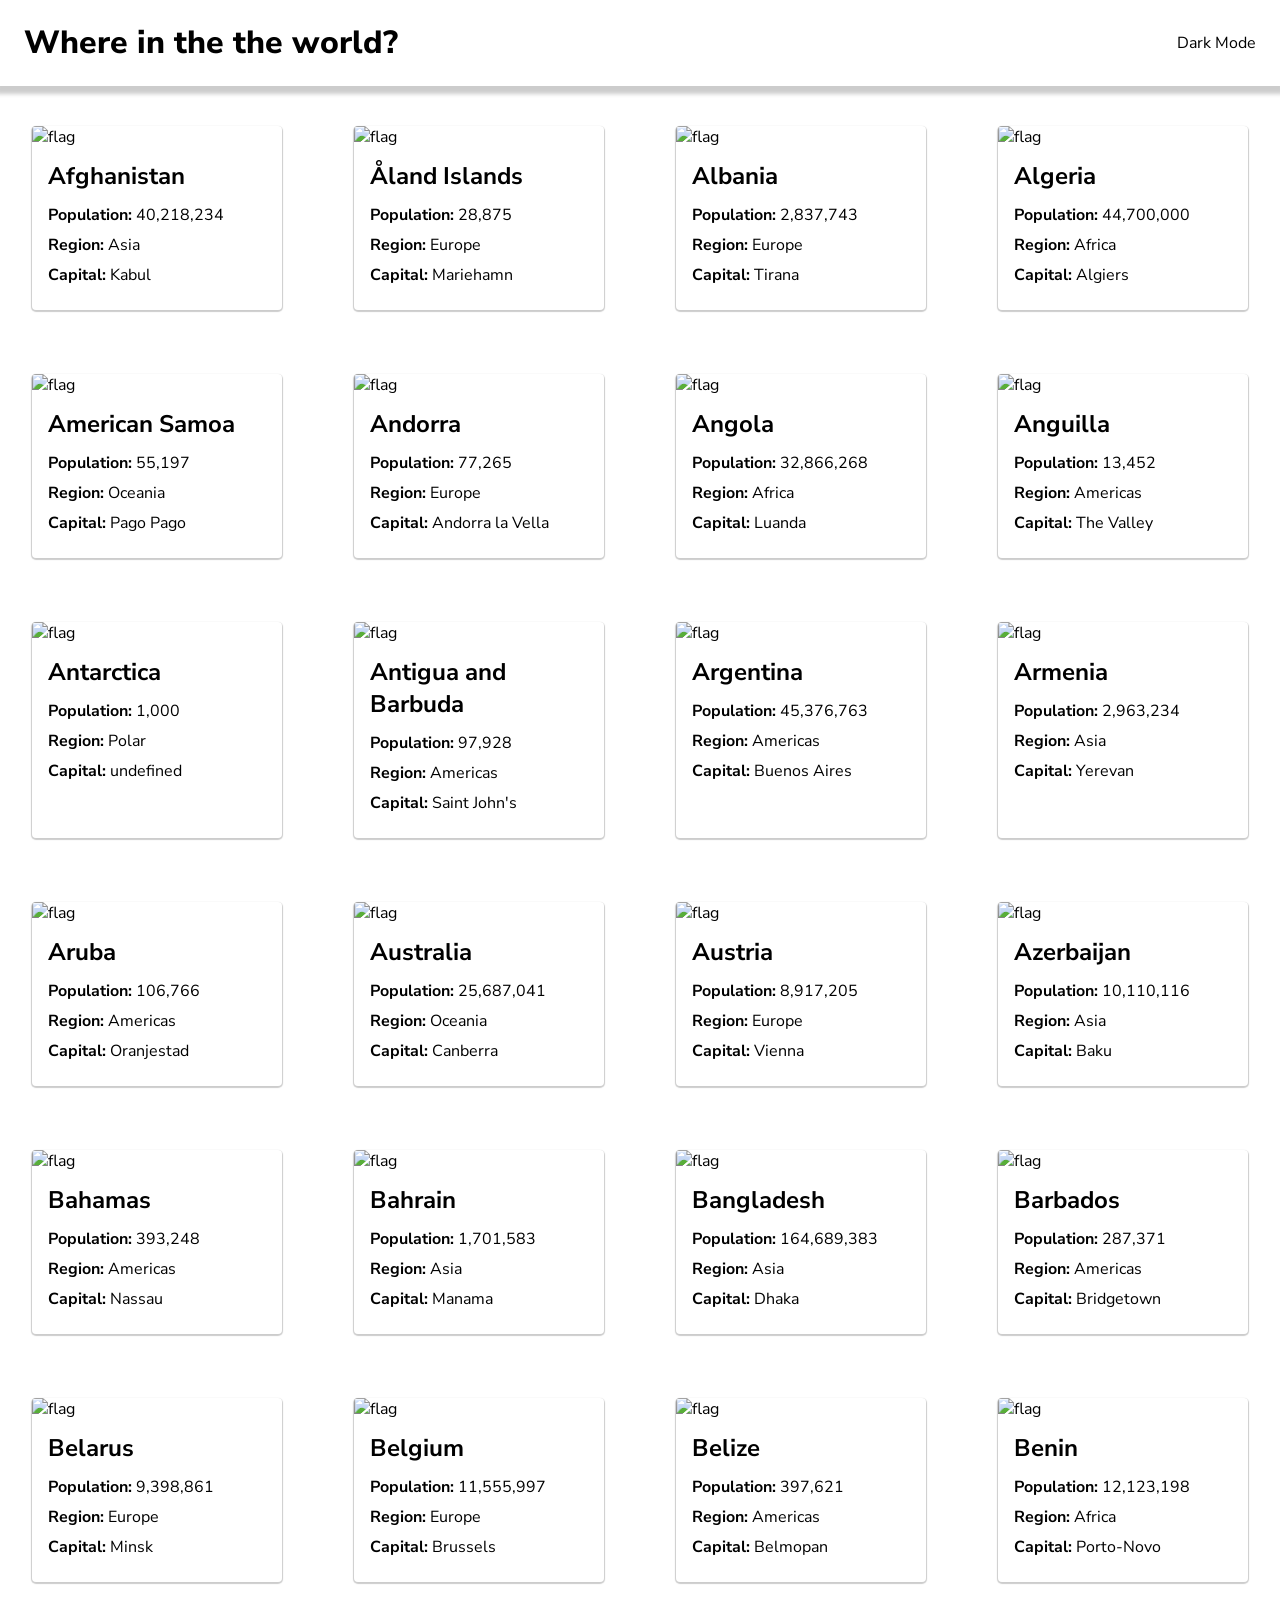
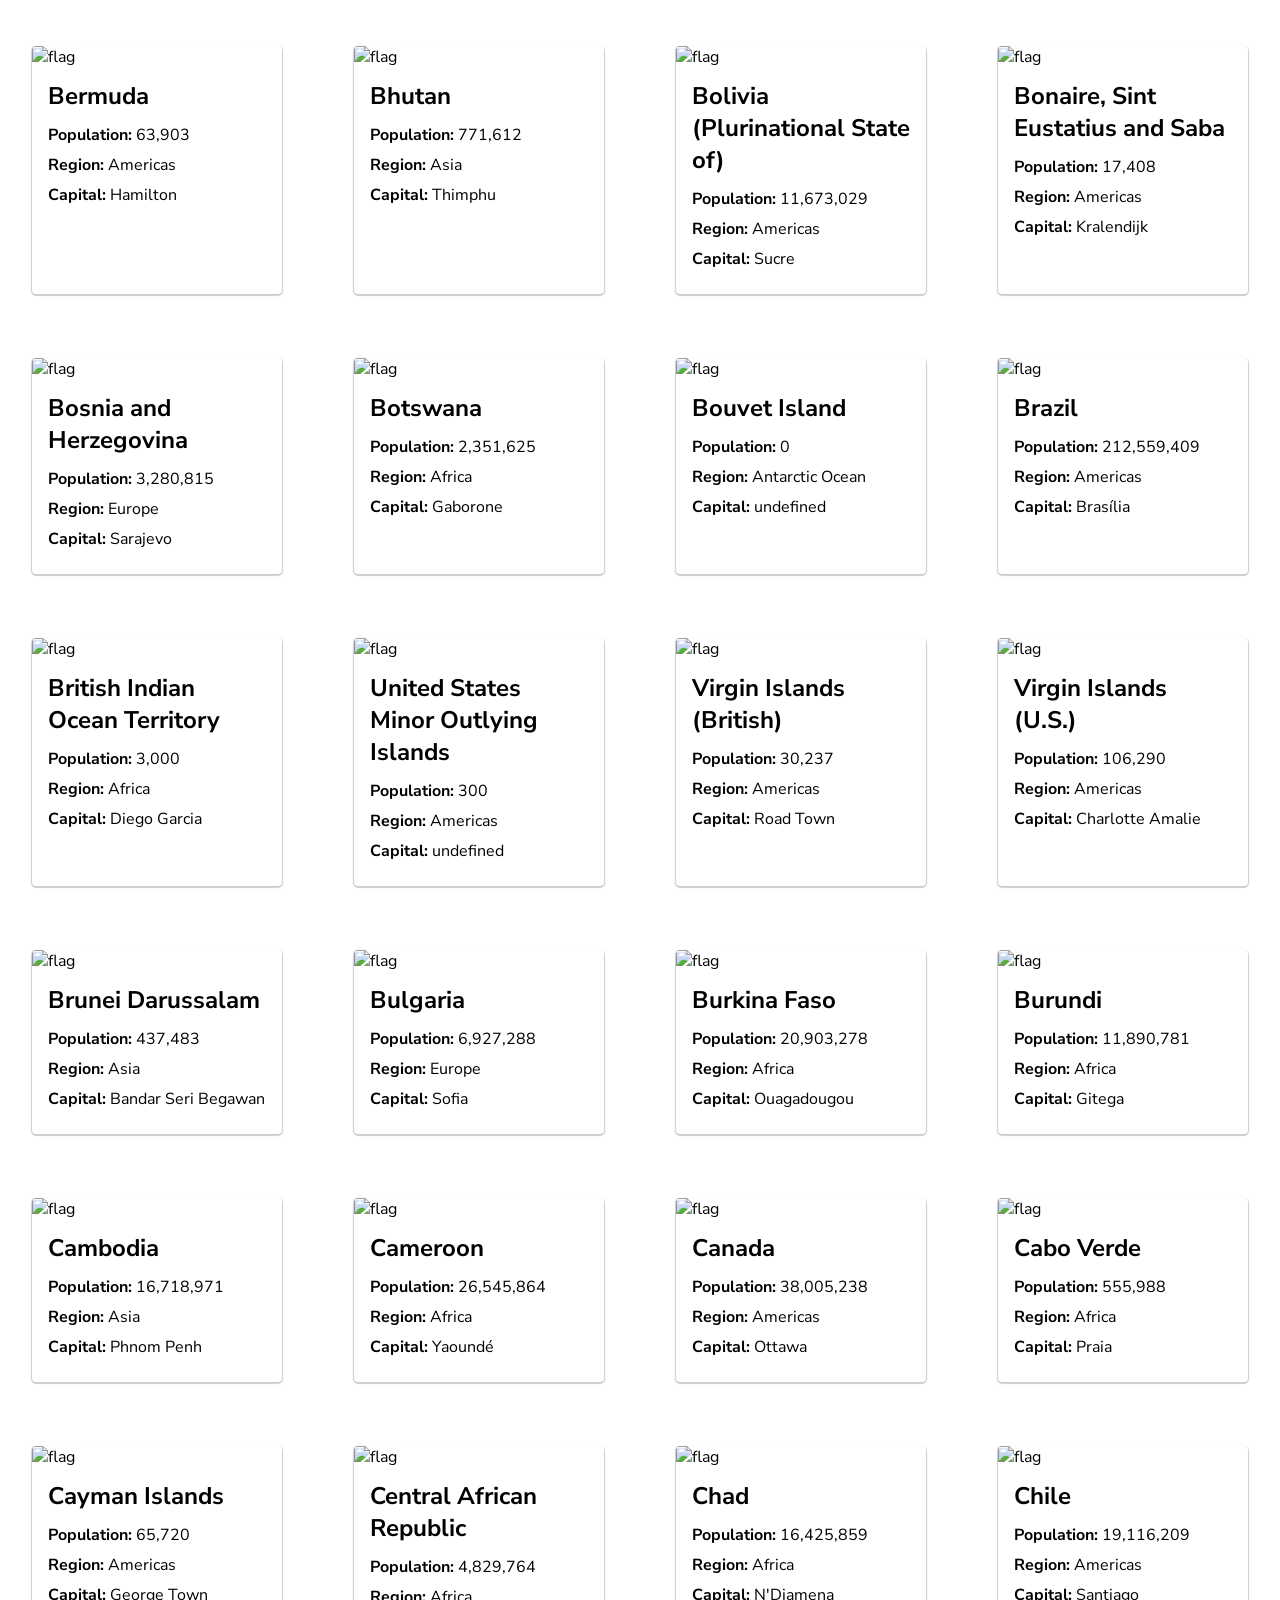
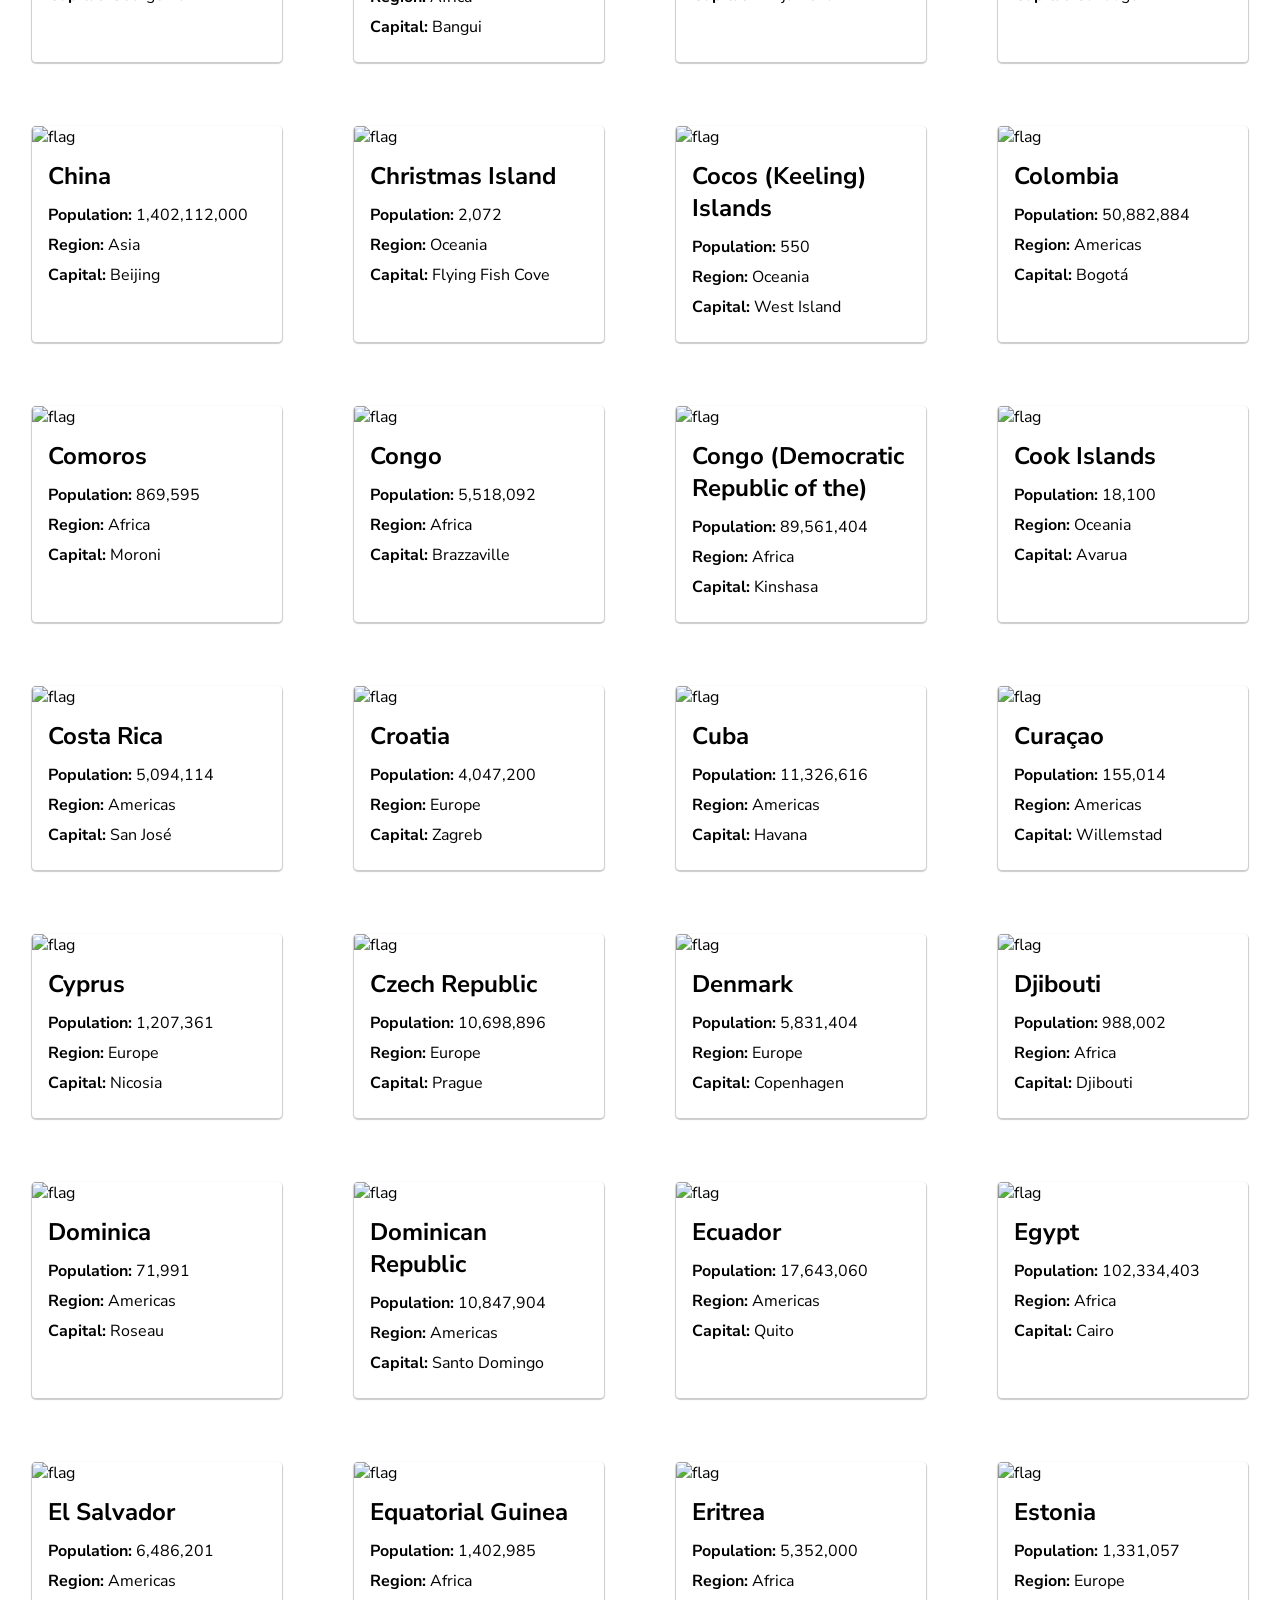
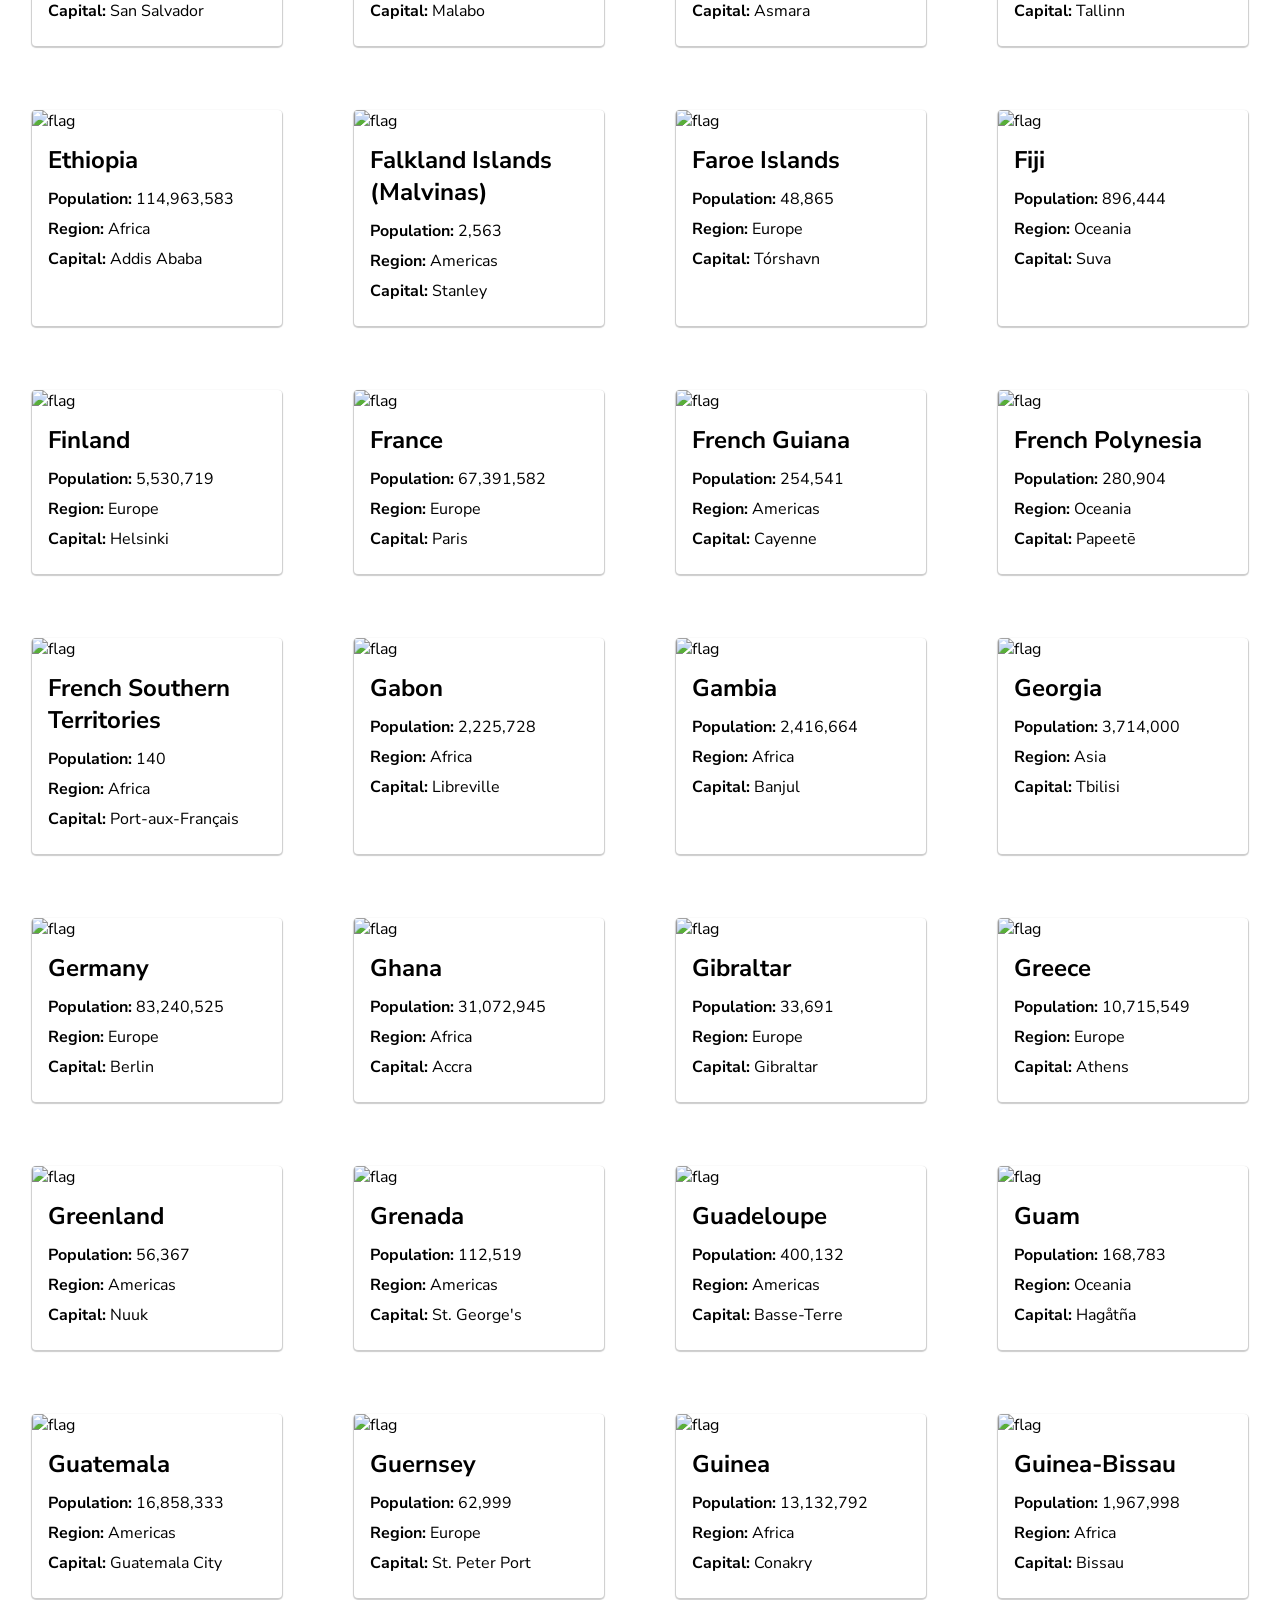
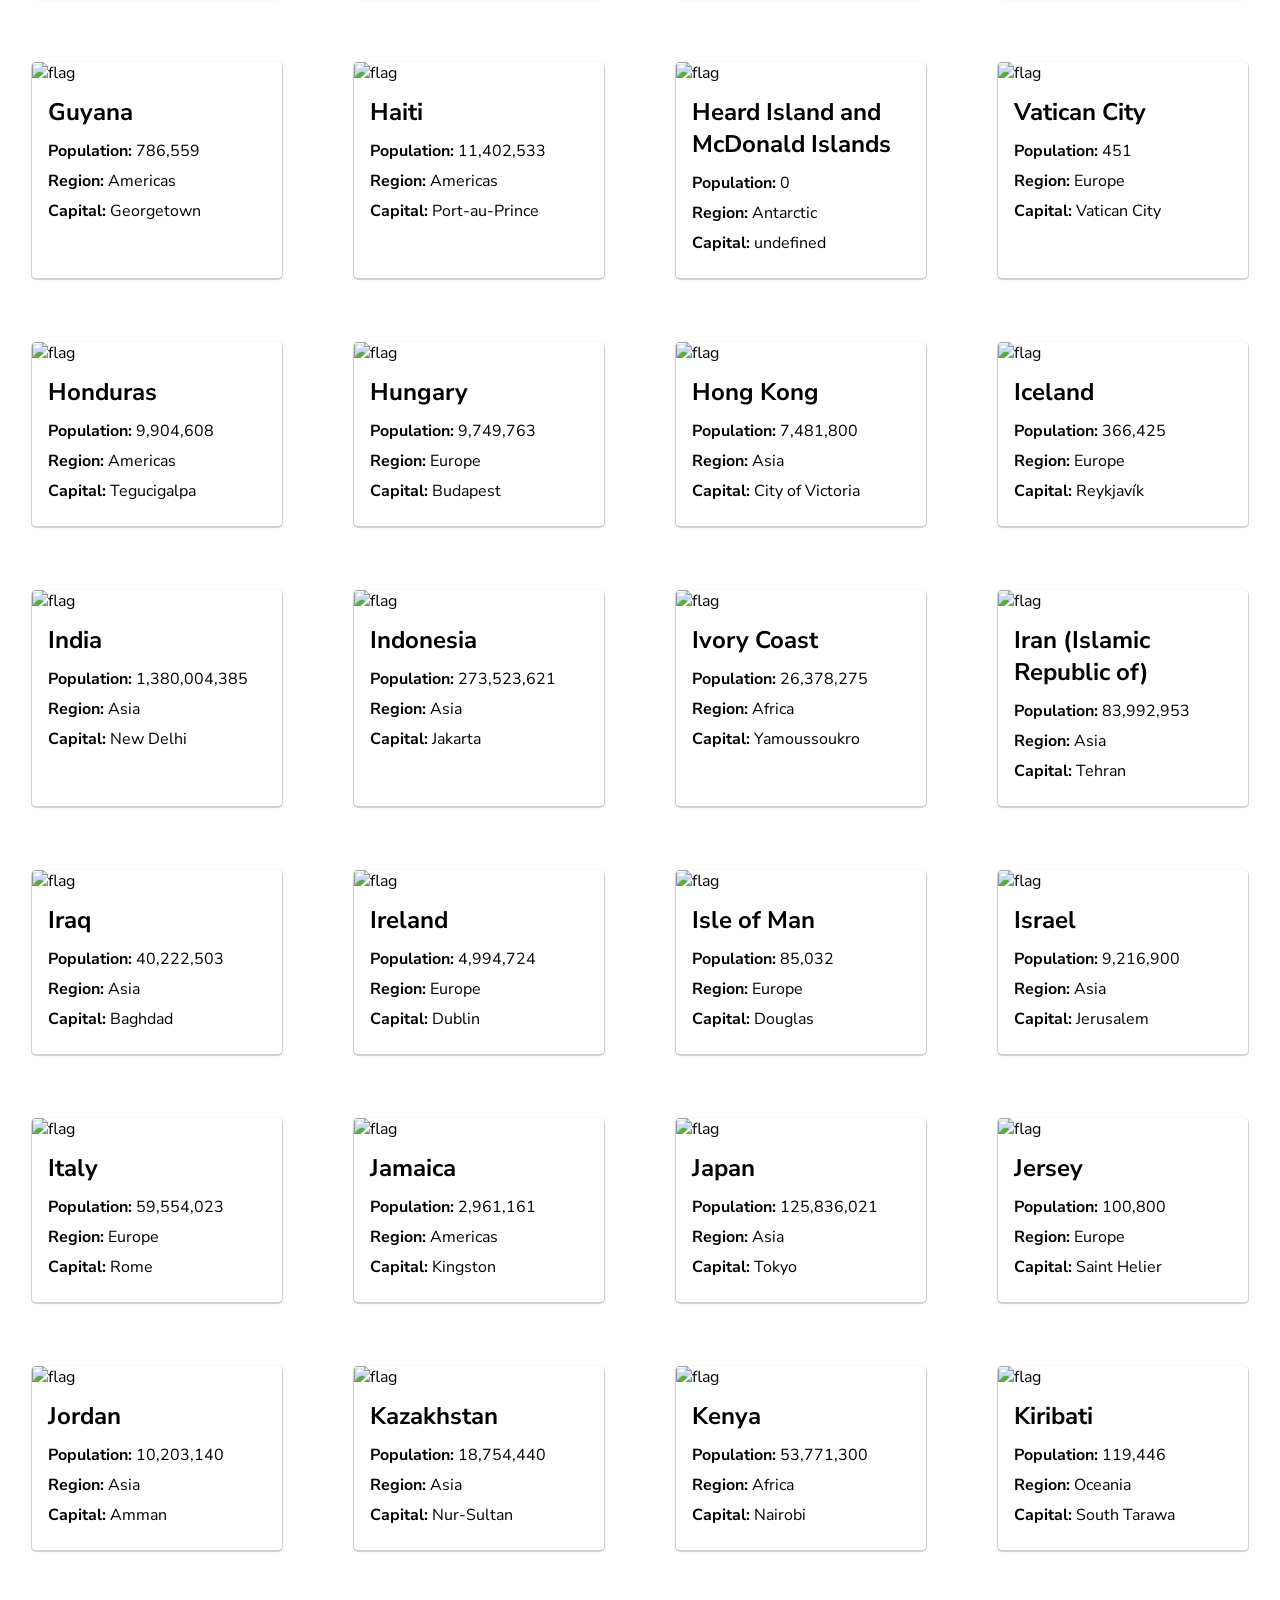
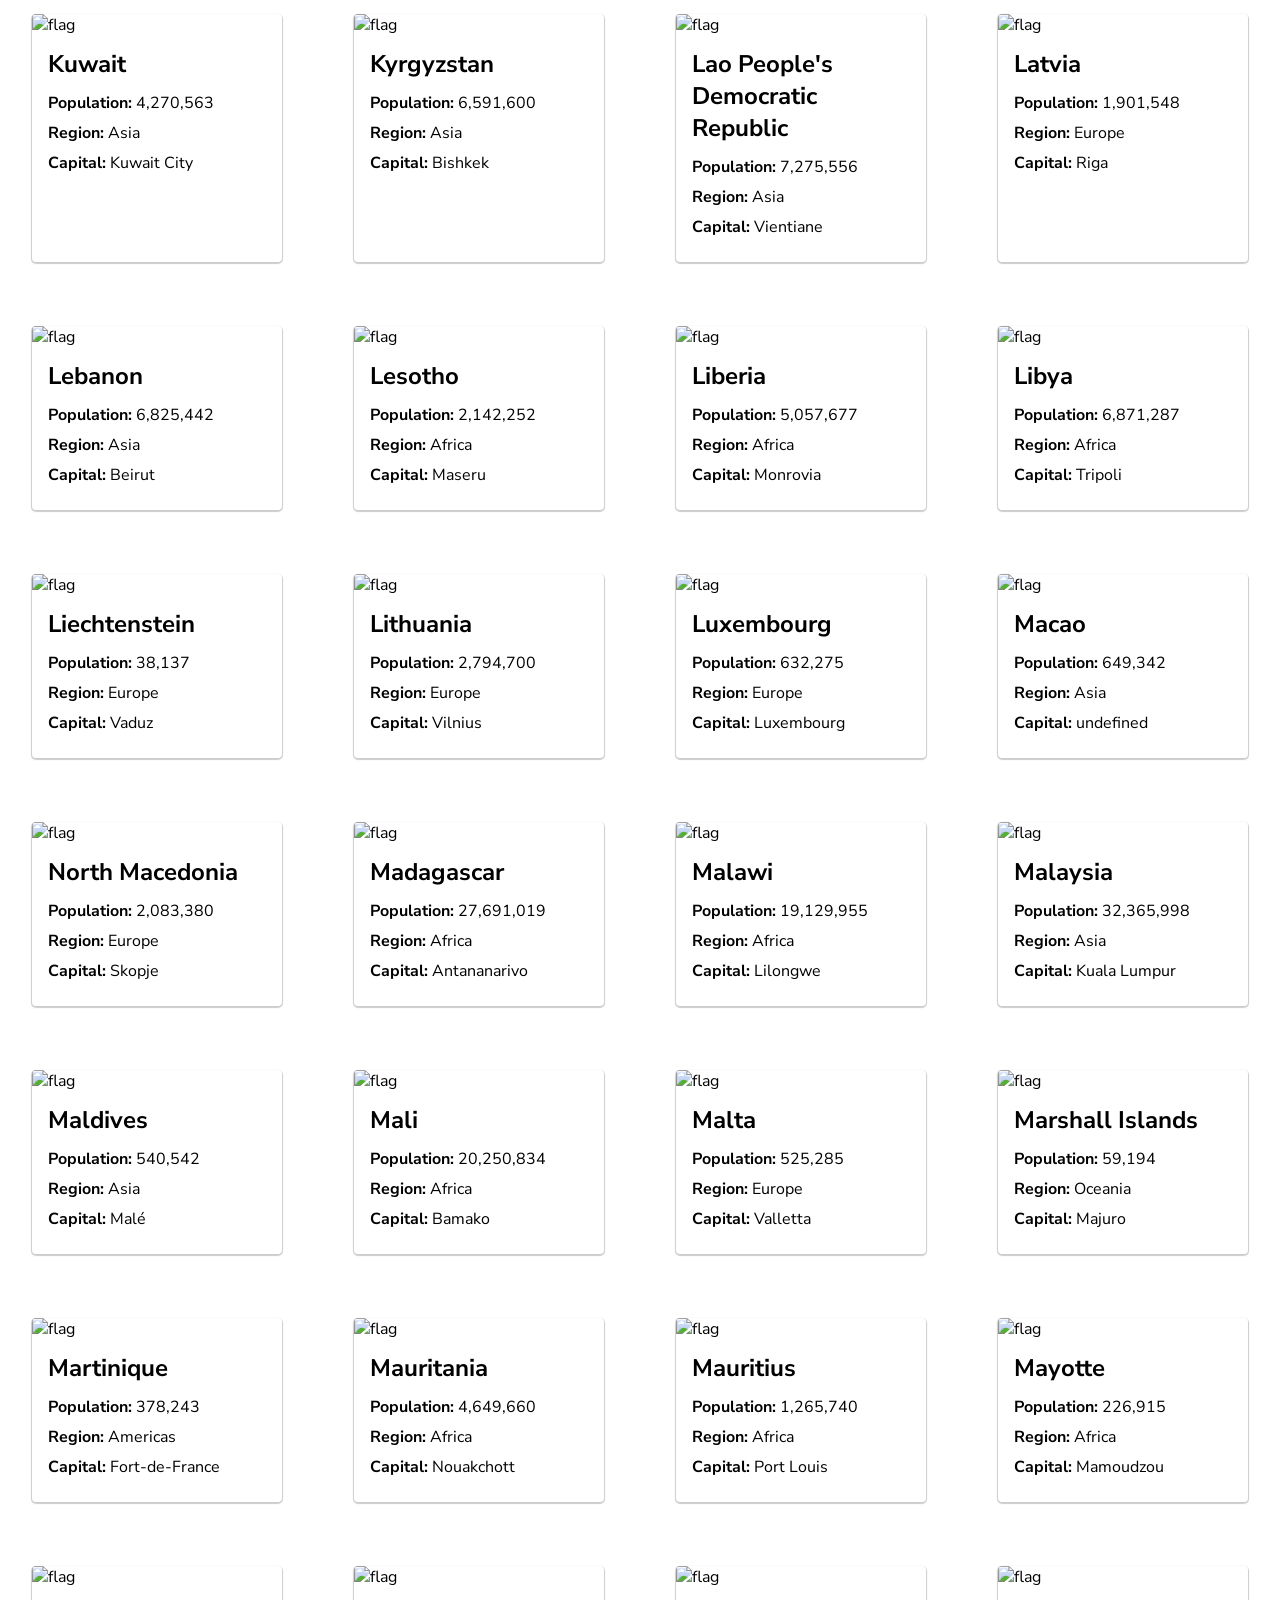
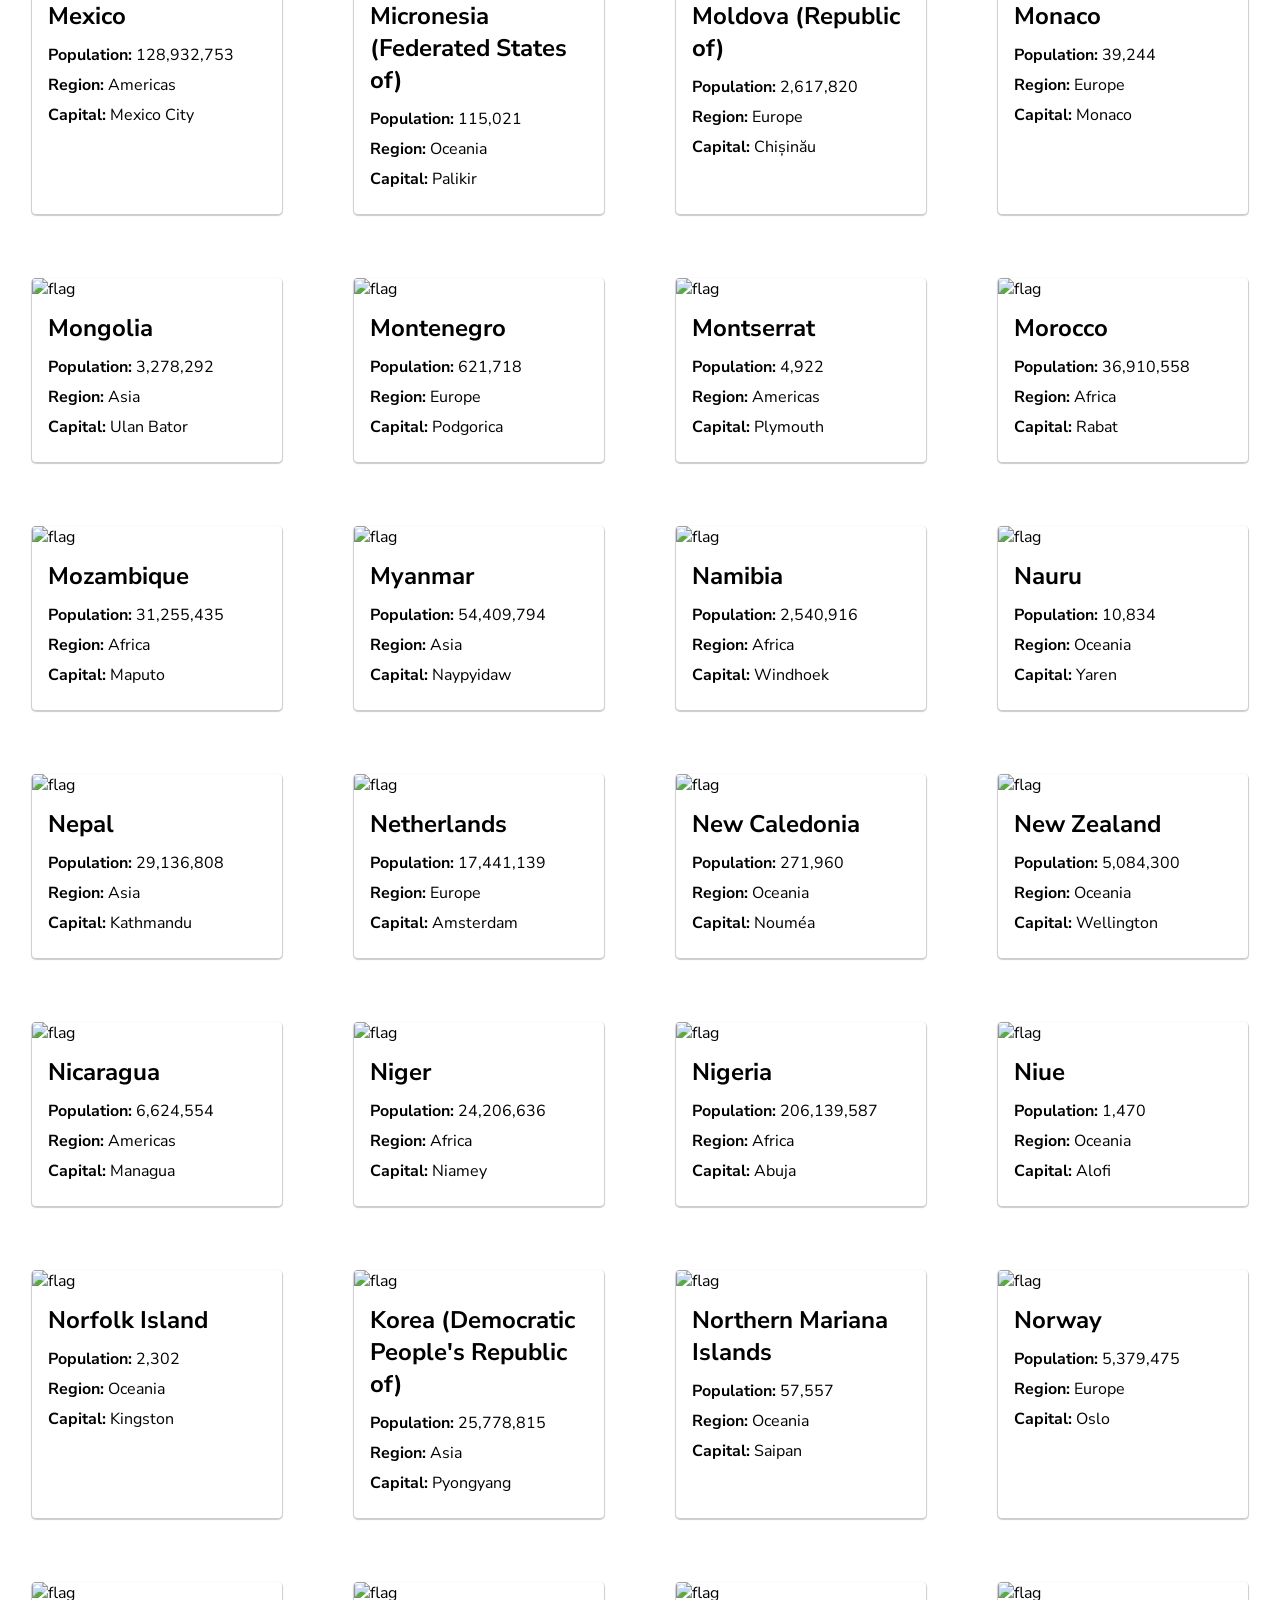
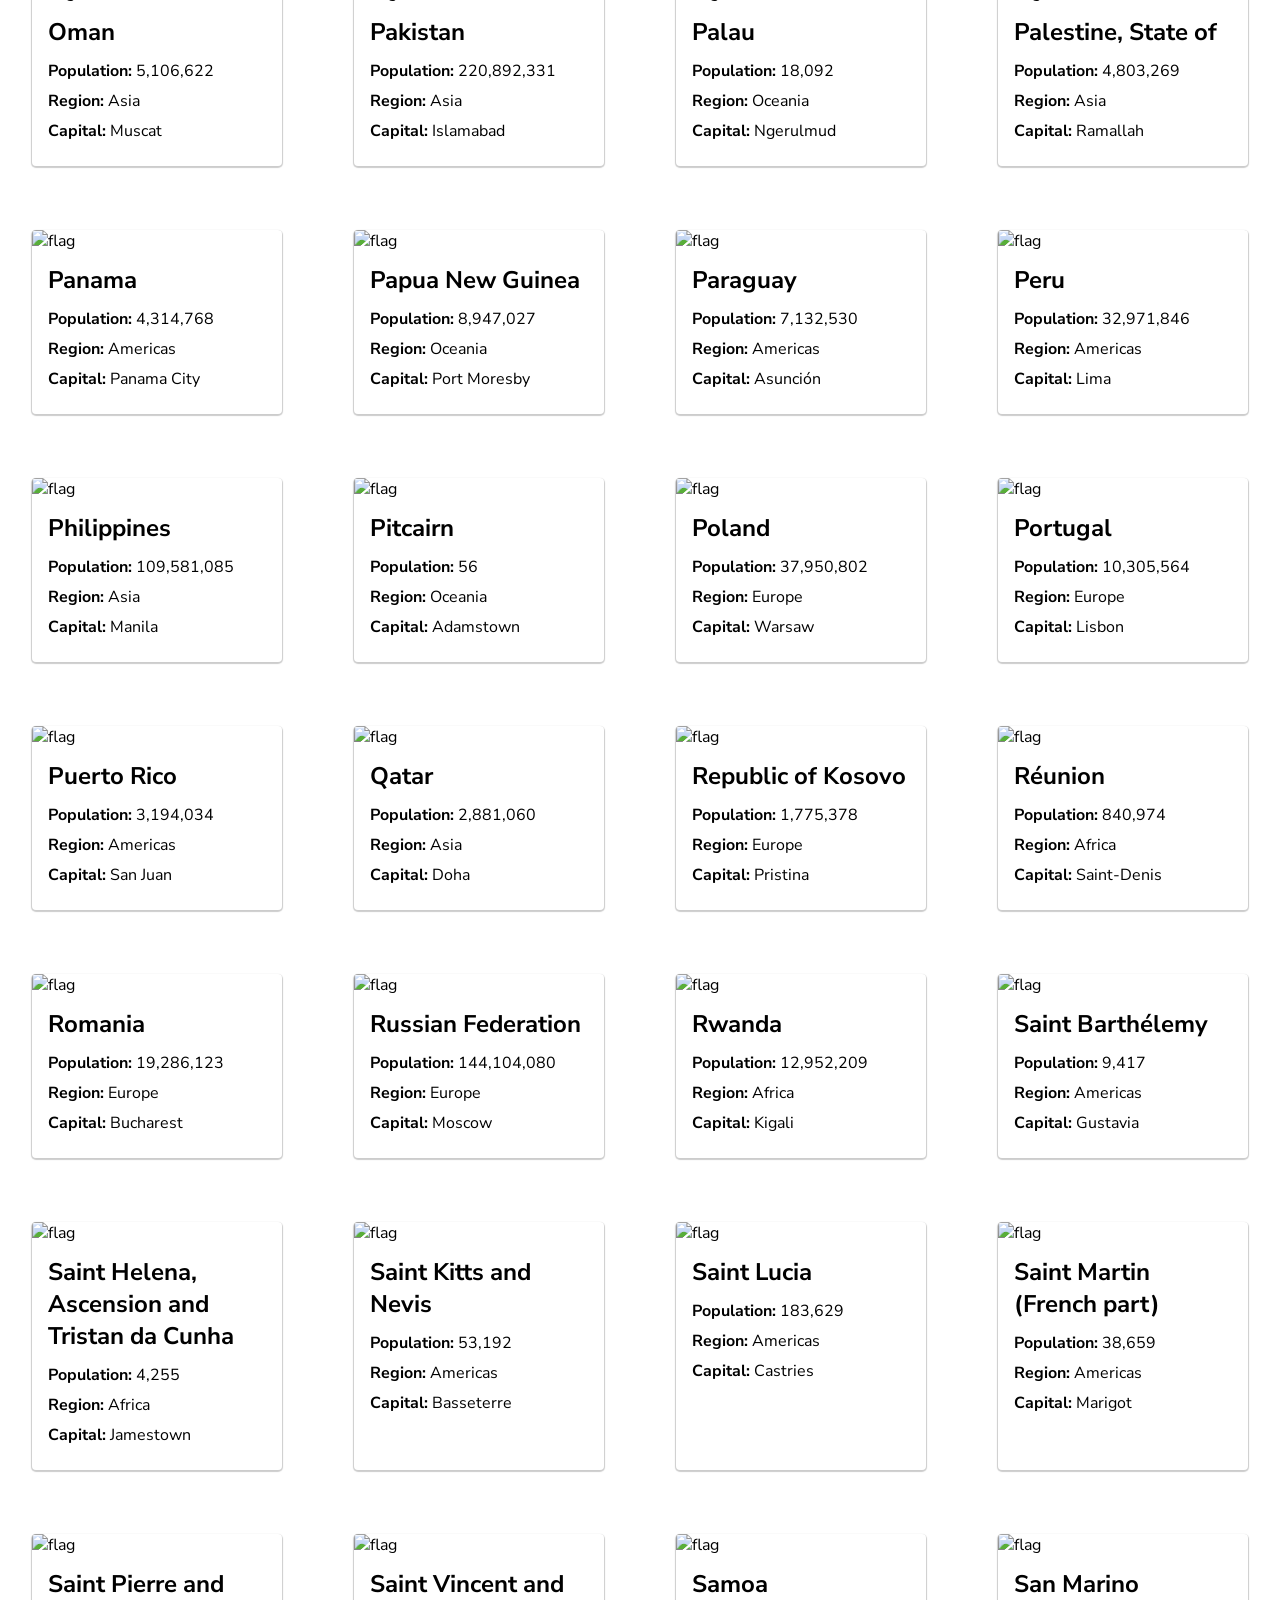
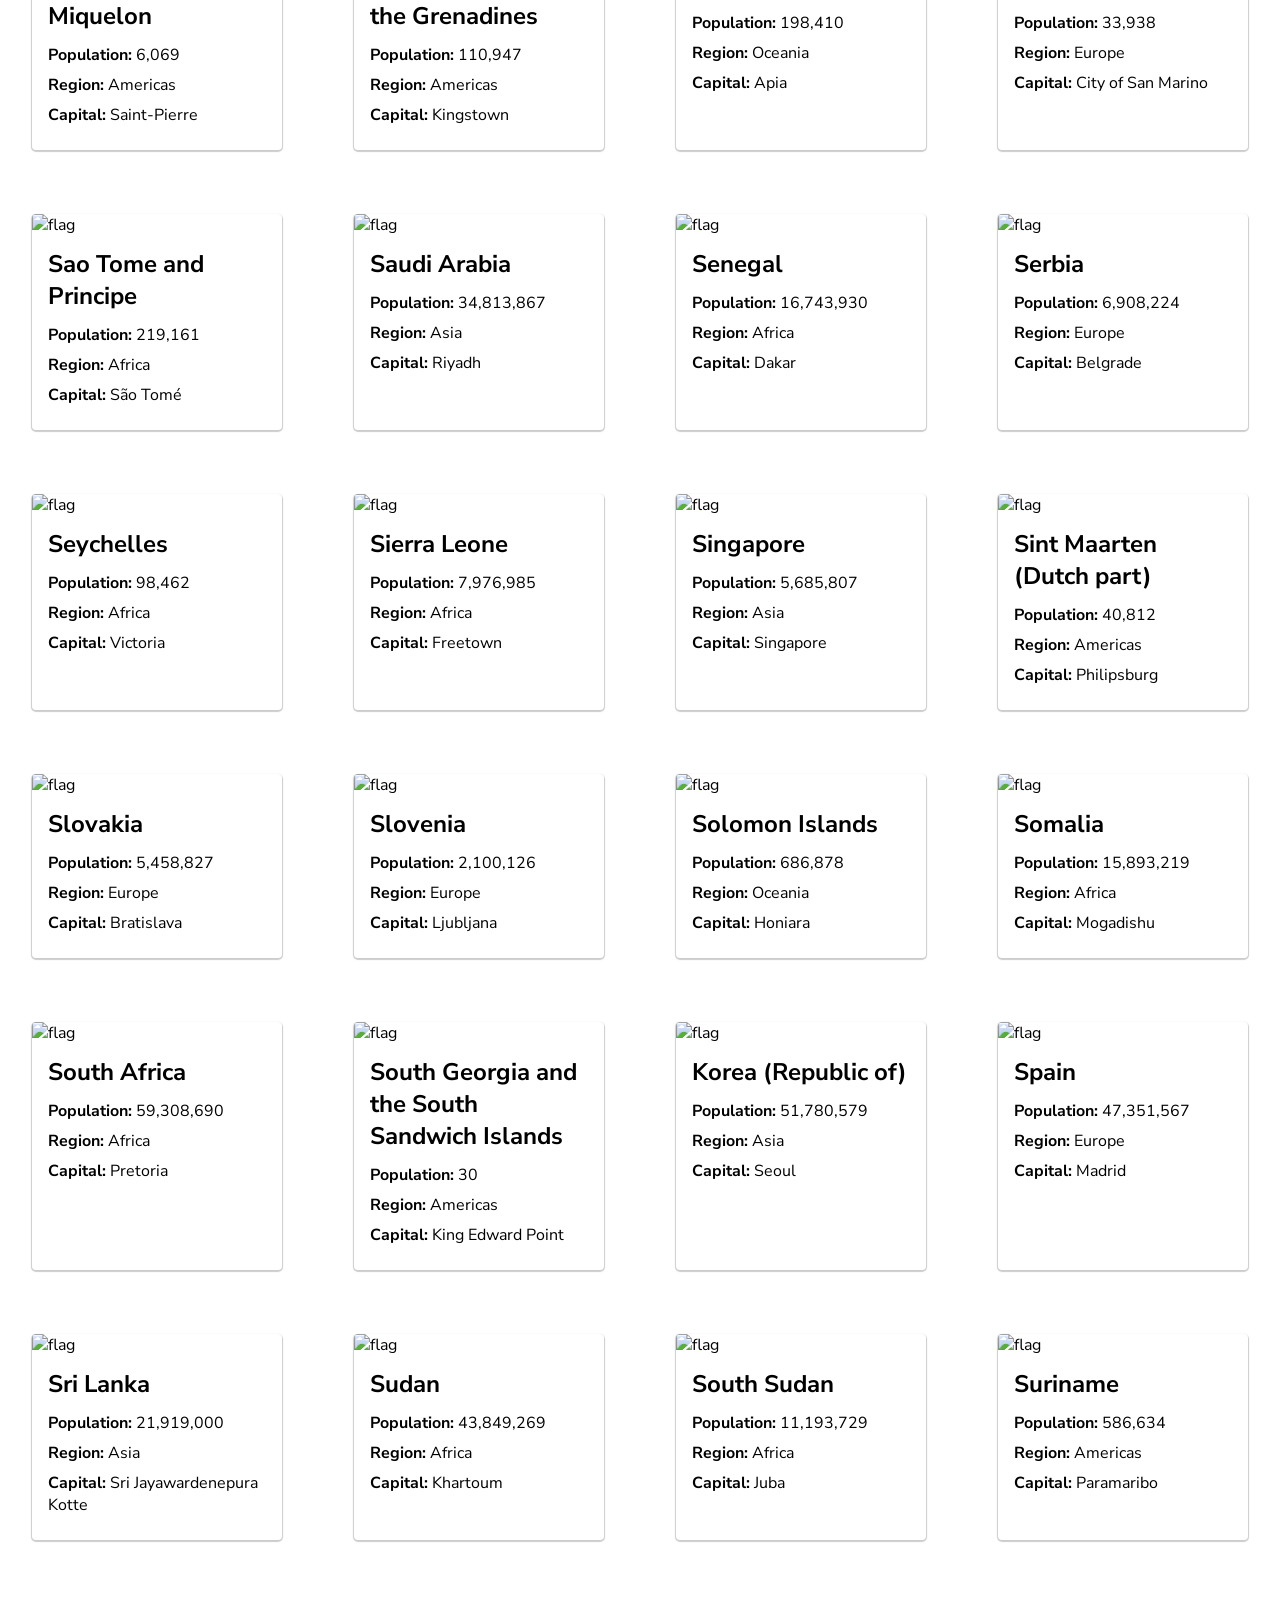
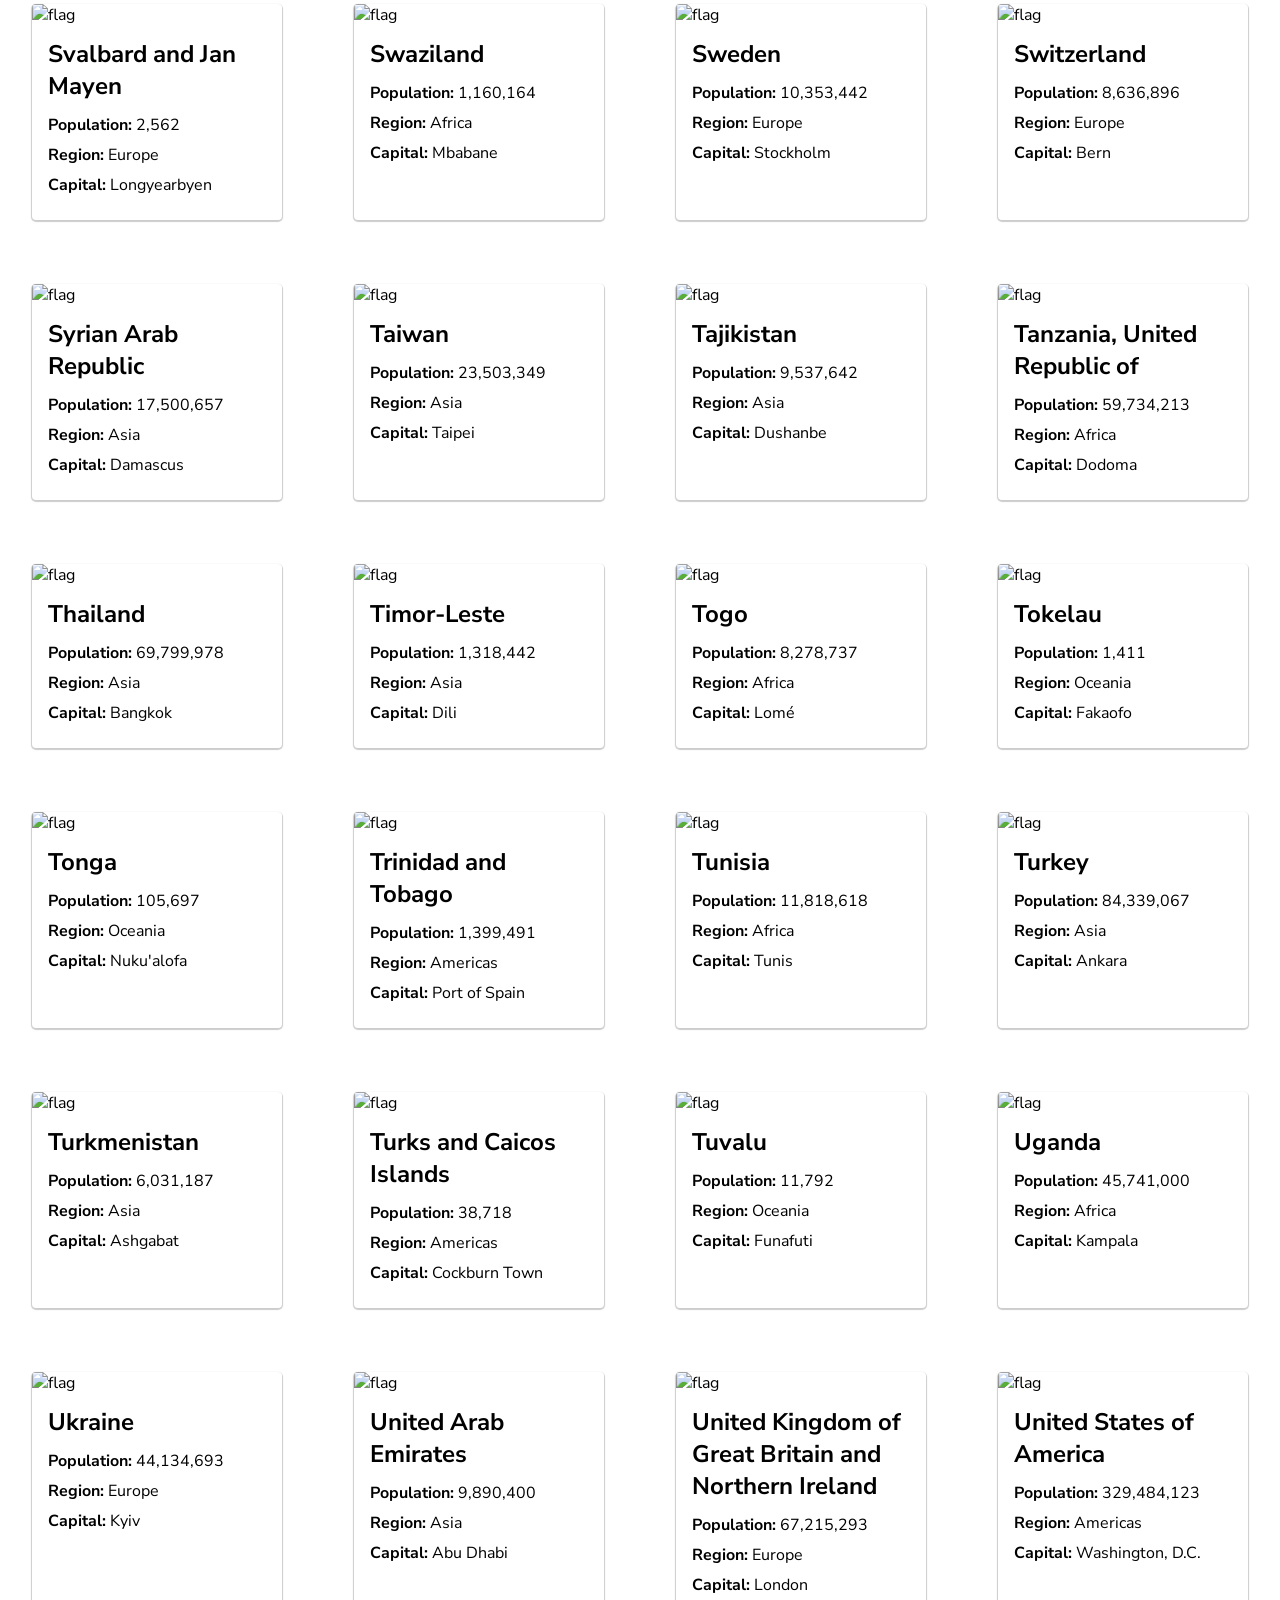
==== text/index.html @ 464316d5 "created folders for my current and new js, css, and html files" ====
<!DOCTYPE html>
<html lang="en">
<head>
    <meta charset="UTF-8">
    <meta name="viewport" content="width=device-width, initial-scale=1.0">
    <link href="https://fonts.googleapis.com/css?family=Nunito+Sans:300,regular,500,600,700,800" rel="stylesheet" />
    <title>REST Countries</title>
    <link rel="stylesheet" href="https://cdnjs.cloudflare.com/ajax/libs/font-awesome/7.0.1/css/all.min.css" integrity="sha512-2SwdPD6INVrV/lHTZbO2nodKhrnDdJK9/kg2XD1r9uGqPo1cUbujc+IYdlYdEErWNu69gVcYgdxlmVmzTWnetw==" crossorigin="anonymous" referrerpolicy="no-referrer" />
    <link rel="stylesheet" href="/styling/style.css">
    <link href="https://fonts.googleapis.com/css?family=Nabla:regular" rel="stylesheet" />
    <script src="/src/script.js" defer></script>
</head>
<body>
    <header class="header">
        <h1 class="title">Where in the the world?</h1>
        <p><i class="fa-regular fa-moon"></i> Dark Mode</p>
    </header>
    <main>
        <div class="container">
            
        </div>
    </main>  
</body>
</html>
---- styling/style.css ----
* {
    box-sizing: border-box;
}

body {
    margin: 0;
    font-family: "Nunito Sans";
}

main {
    padding: 24px;
}

a {
    text-decoration-line: none;
    color: inherit;
}

.title {
    font-weight: 800;
}

.header {
    display: flex;
    align-items: center;
    justify-content: space-between;
    width: 100vw;
    padding-inline: 24px;
    margin-inline: auto;
    box-shadow: 0 4px 4px 4px rgba(0, 0, 0, 0.2);
}

.container {

    width: 95vw;
    margin-inline: auto;
    margin-top: 16px;
    display: flex;
    gap: 64px;
    flex-wrap: wrap;
    justify-content: space-between;
}

.countryCard {
    display: inline-block;
    width: 250px;
    border-radius: 4px;
    padding-bottom: 16px;
    box-shadow: 0 1px 1px 1px rgba(0, 0, 0, 0.2);
    overflow: hidden;
    transition: transform 0.2s ease-in-out;
}

.card-title {
    font-size: 24px;
    margin-block: 12px;
}

.card-text {
    padding-inline: 16px;
}

.card-text p {
    margin-block: 8px;
}

.countryCard:hover {
    transform: scale(1.05)
}

.countryCard img {
    width: 100%;
}

#trial {
    font-family: "Nabla";
}
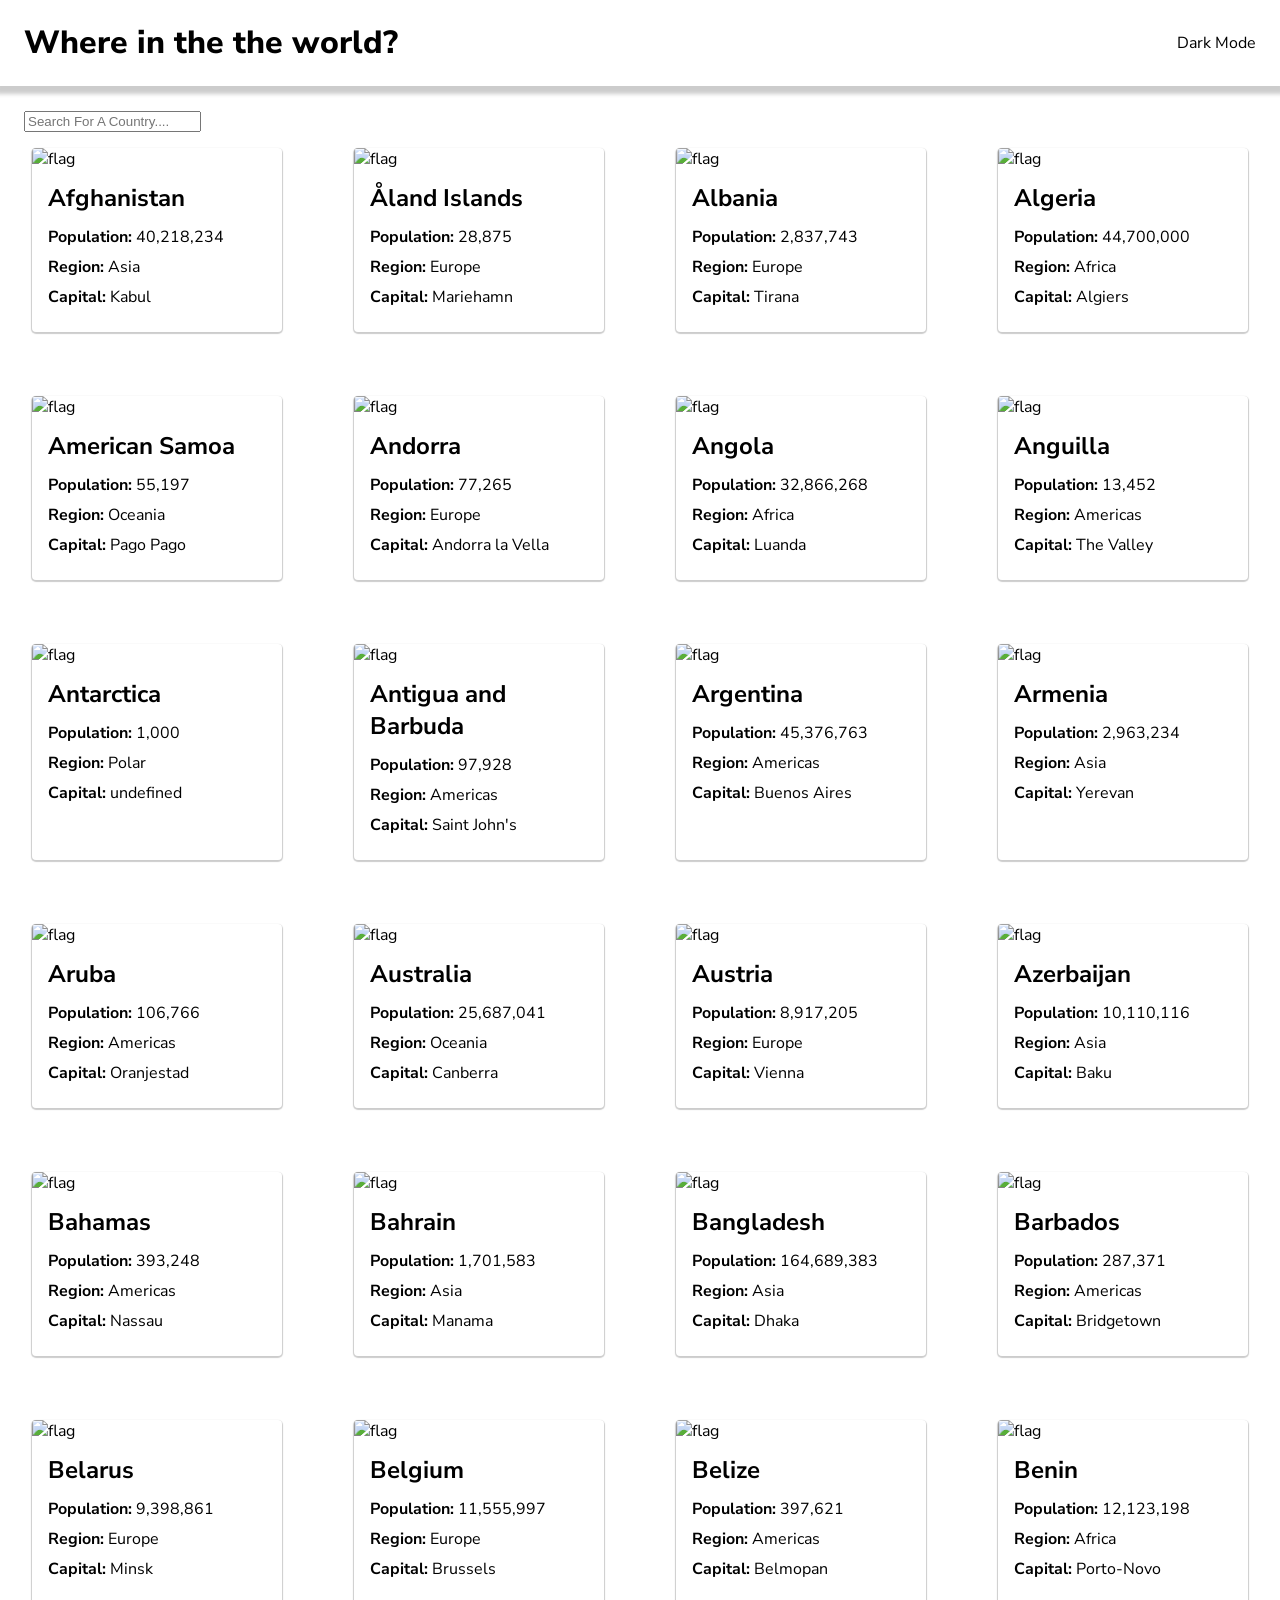
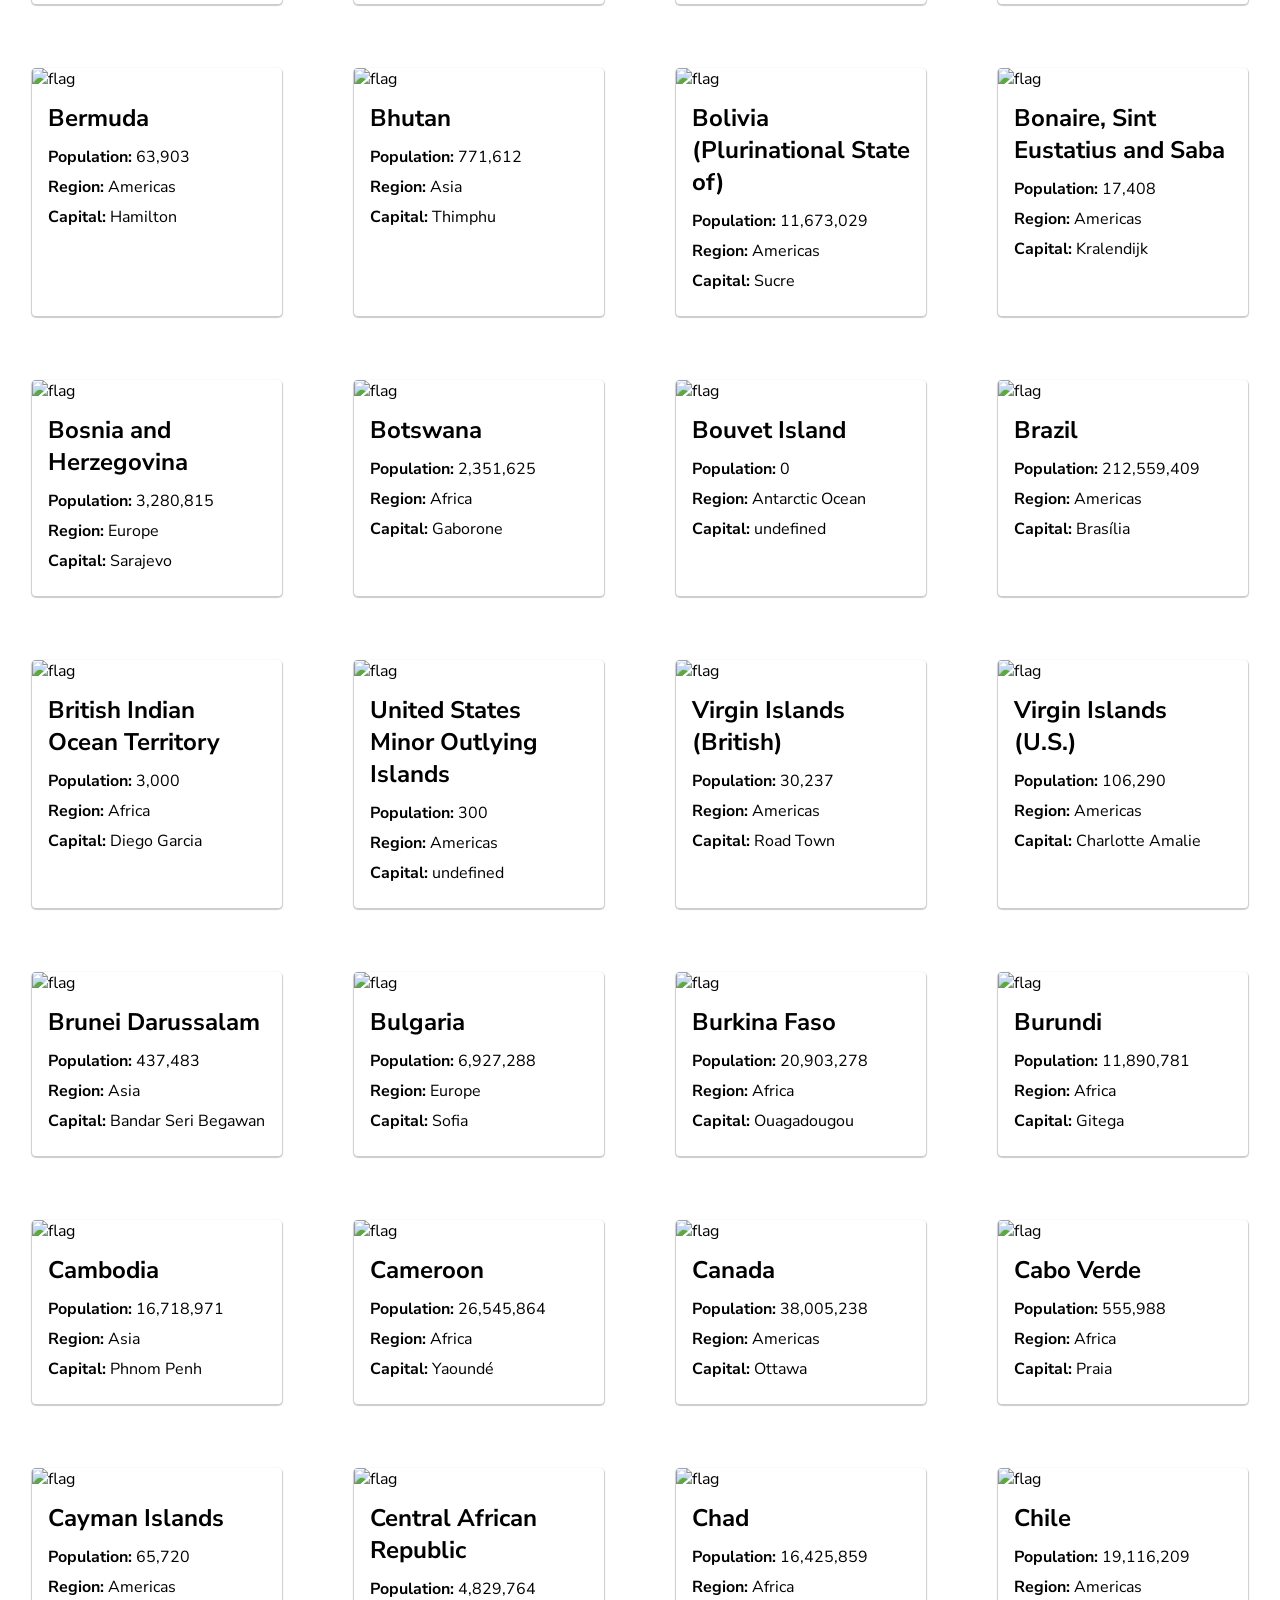
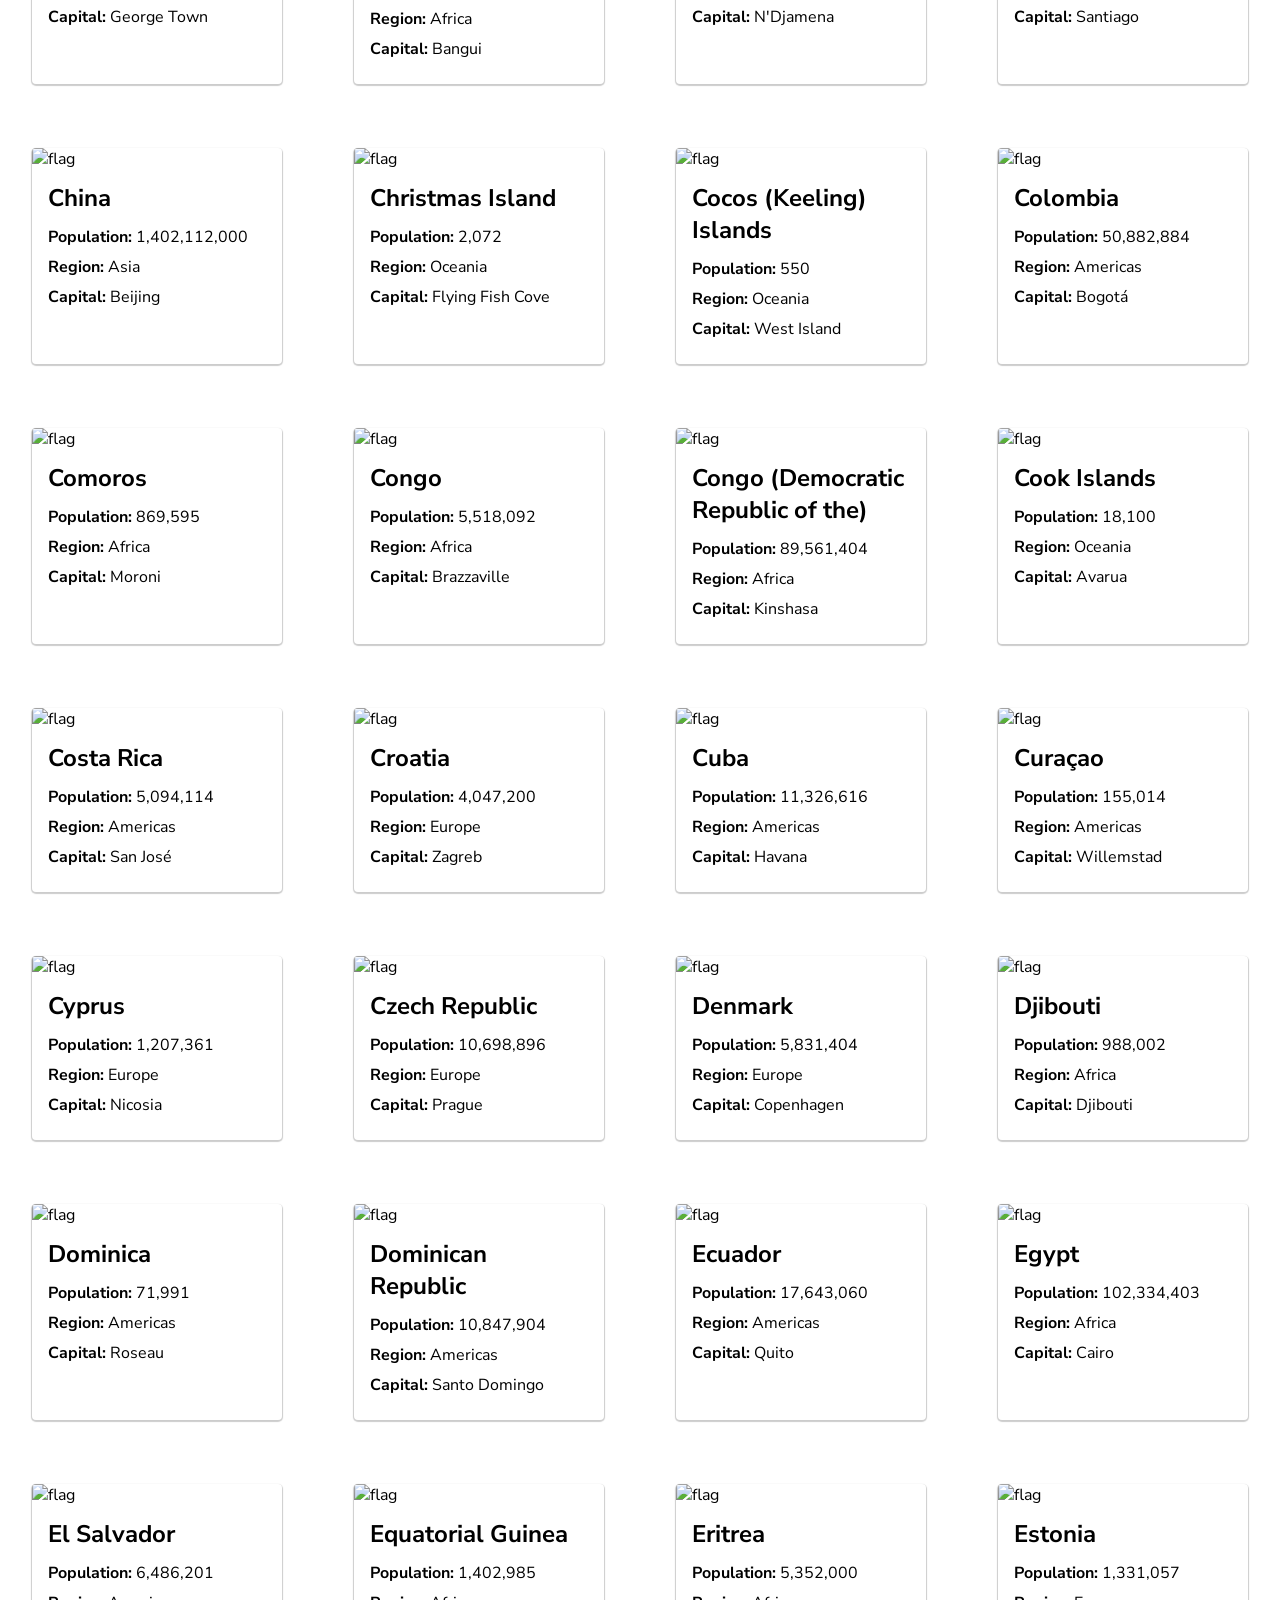
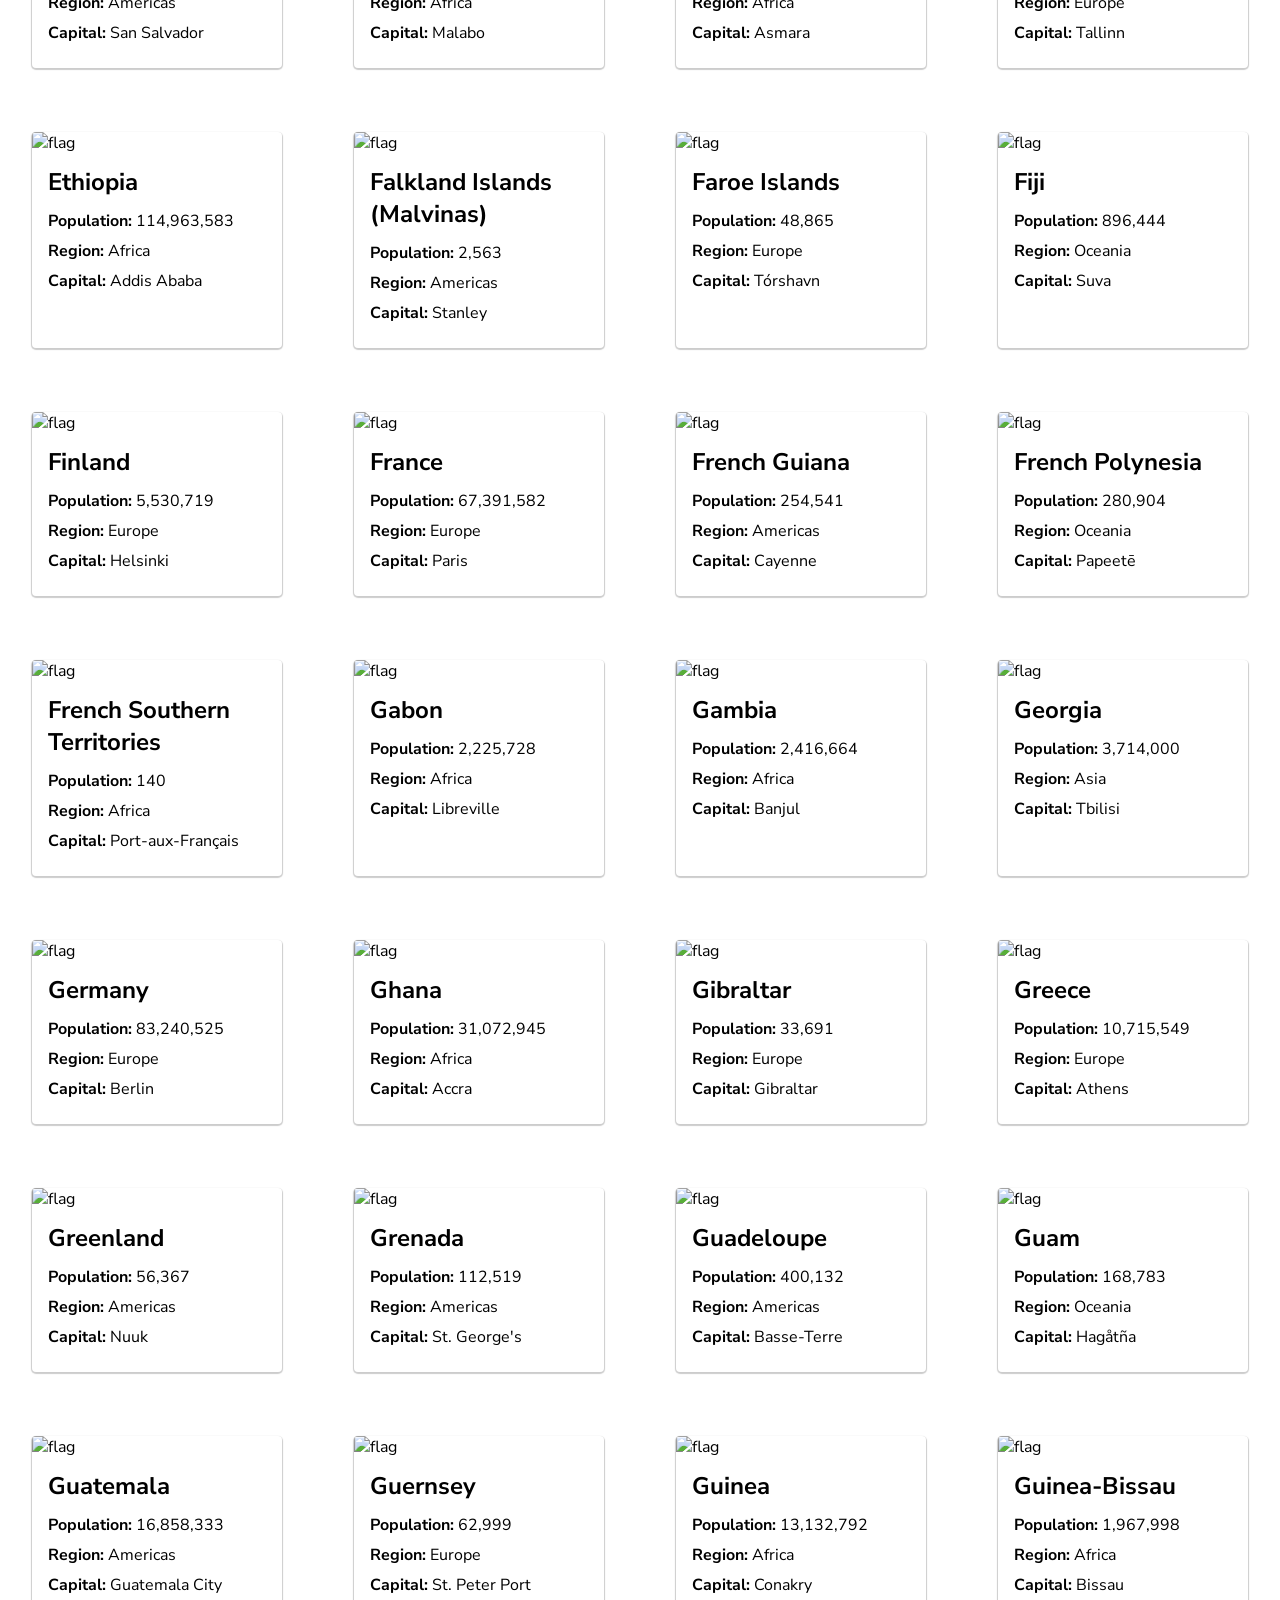
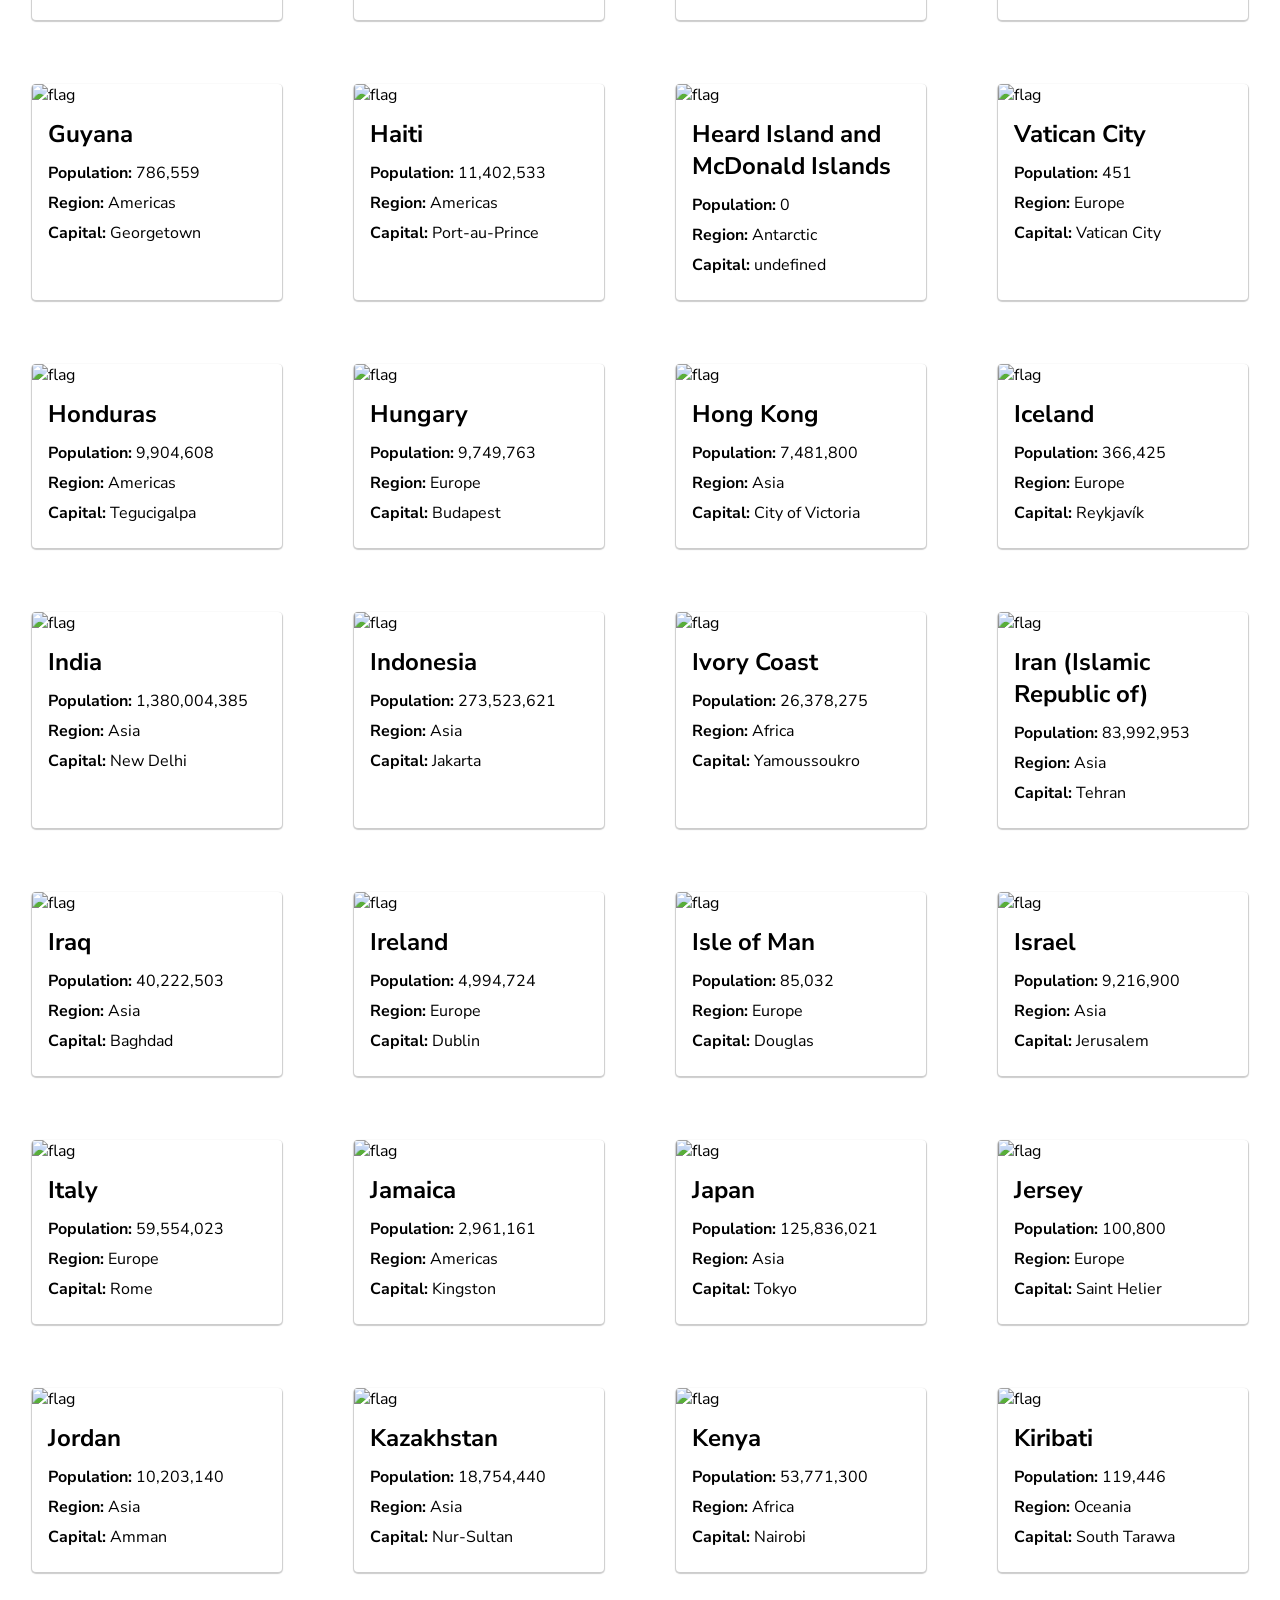
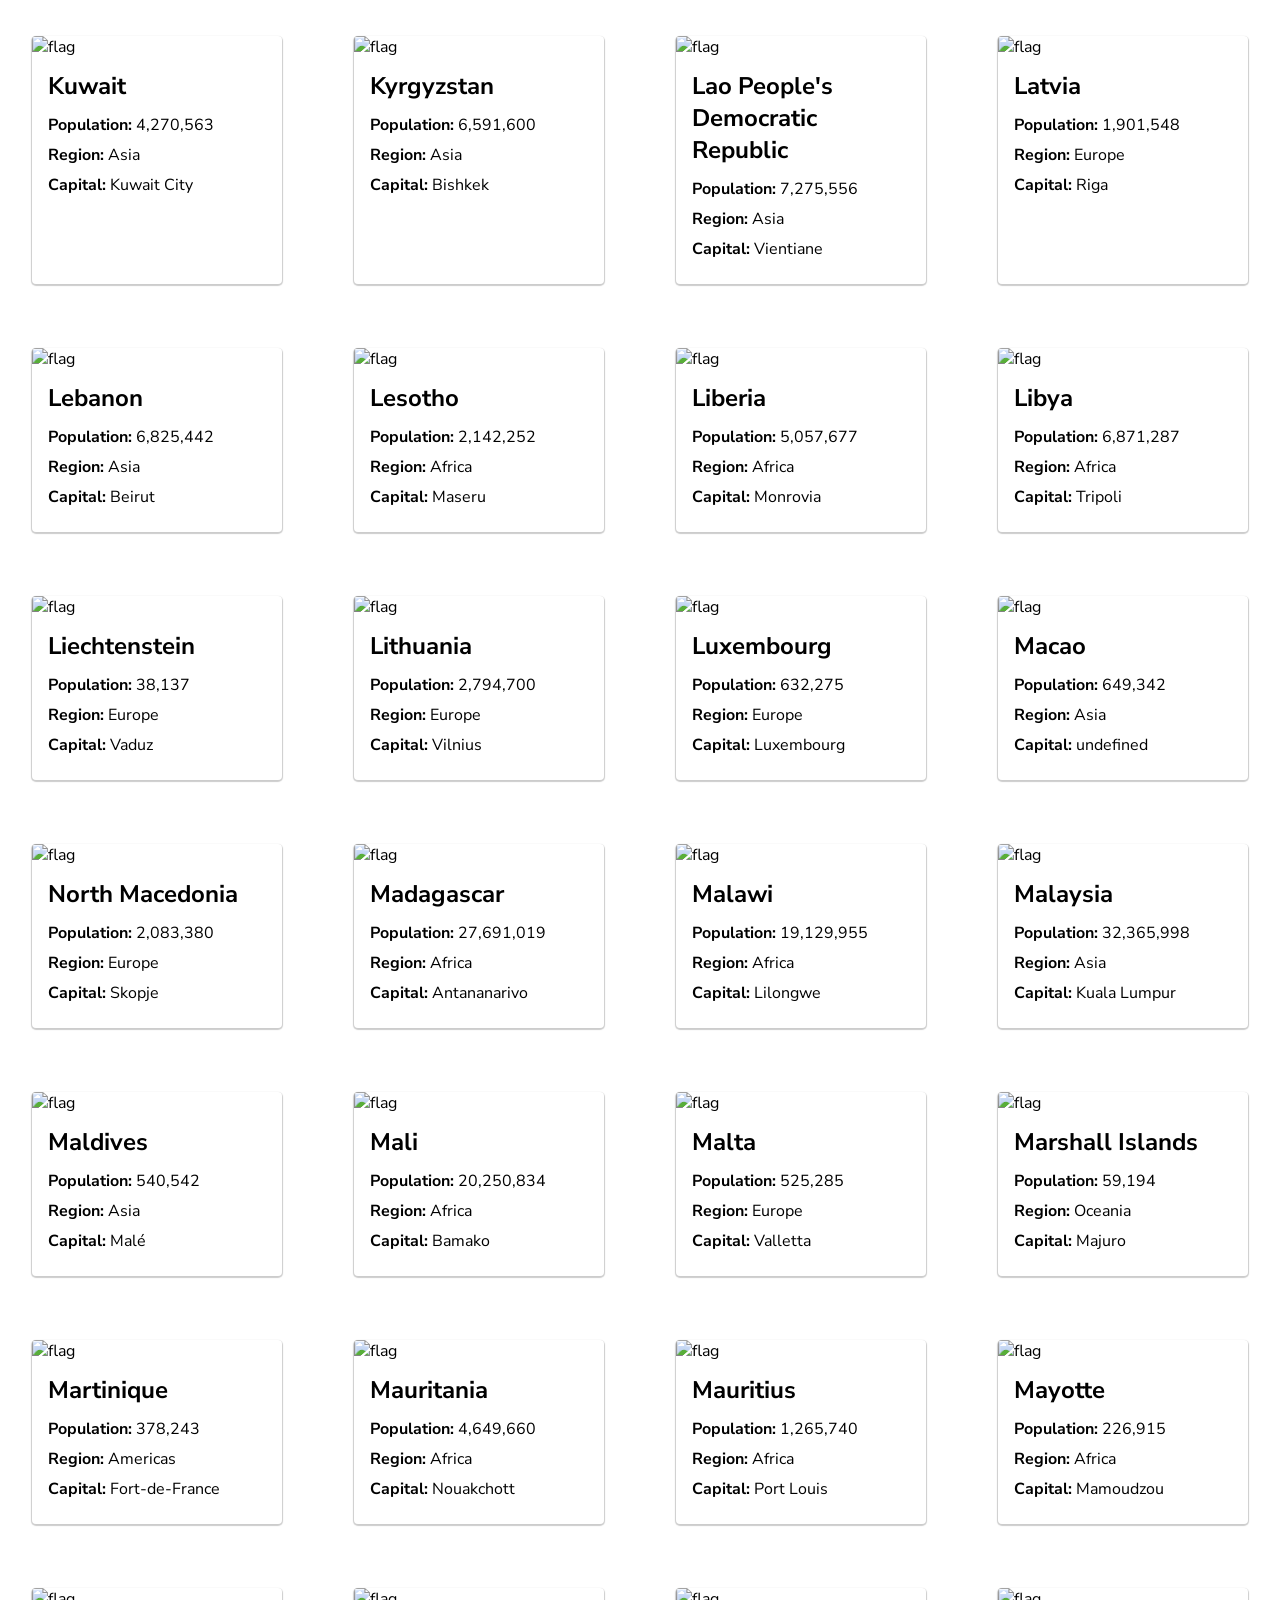
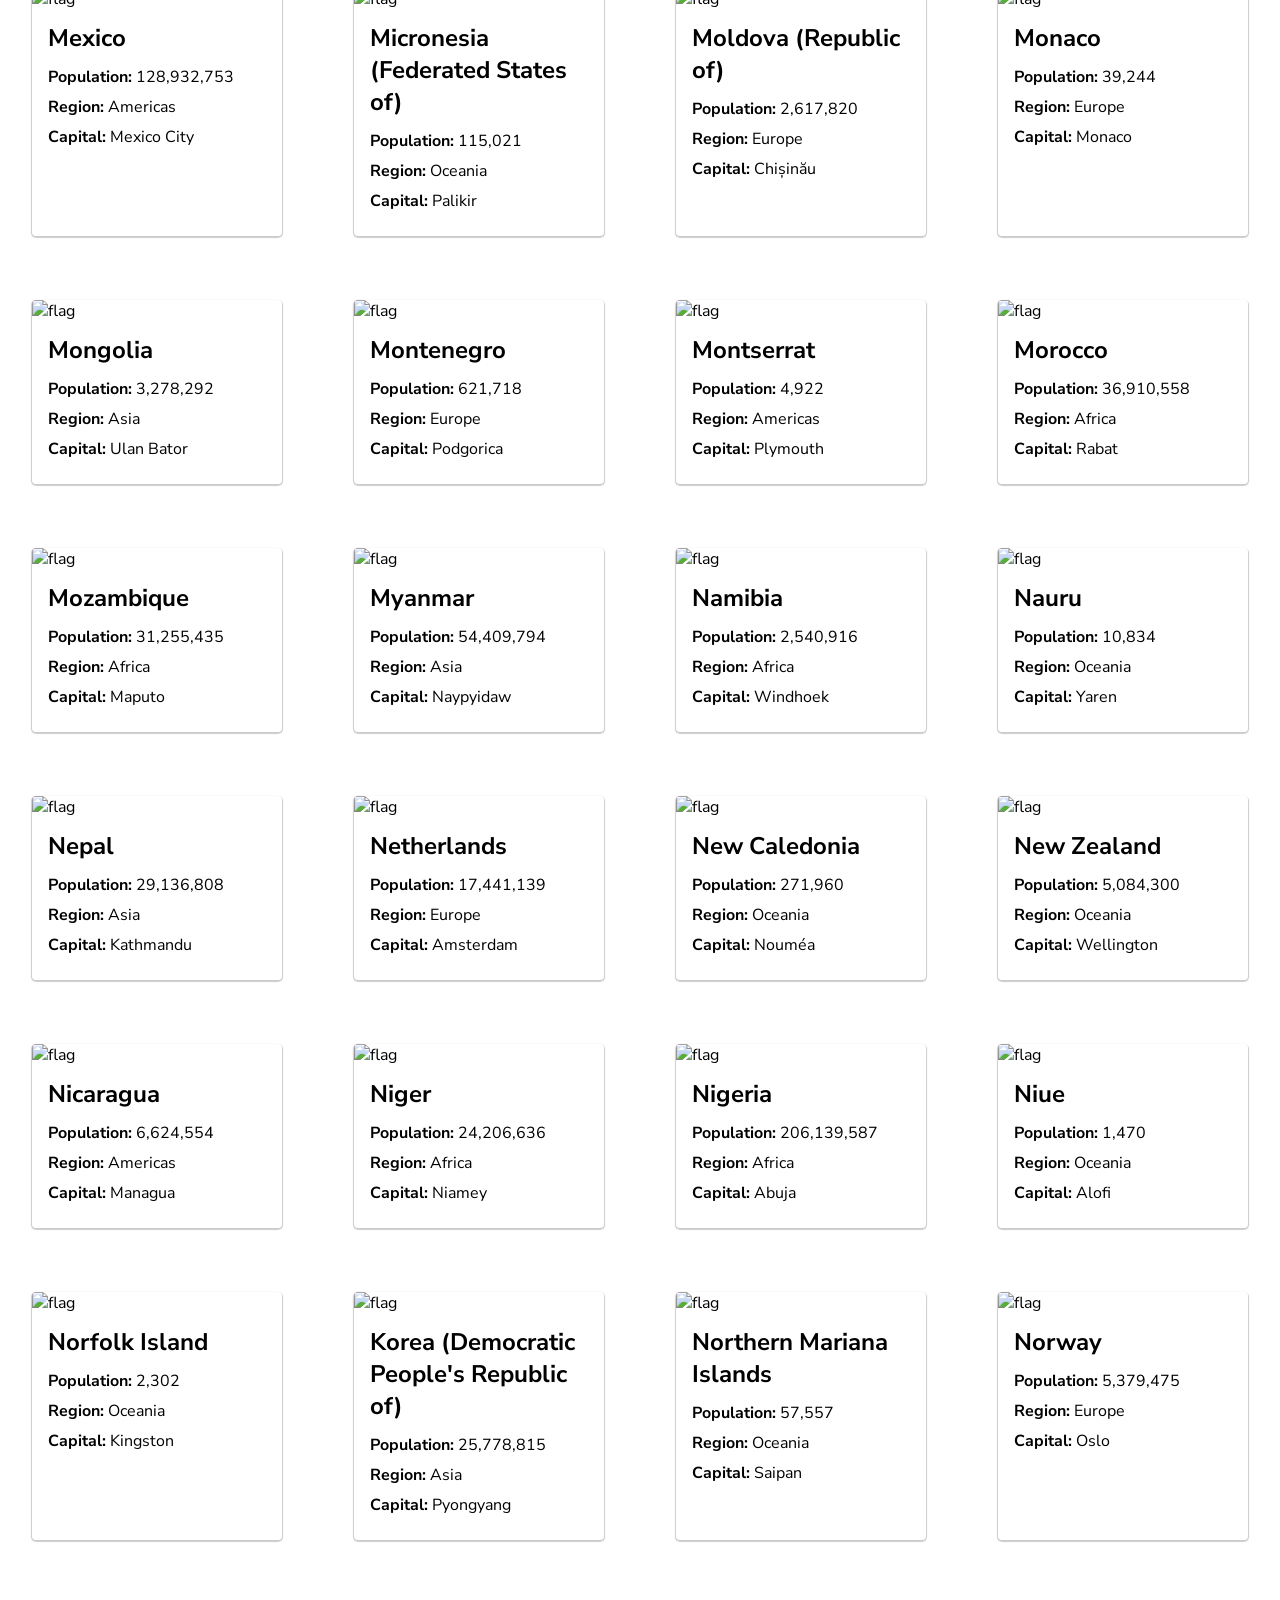
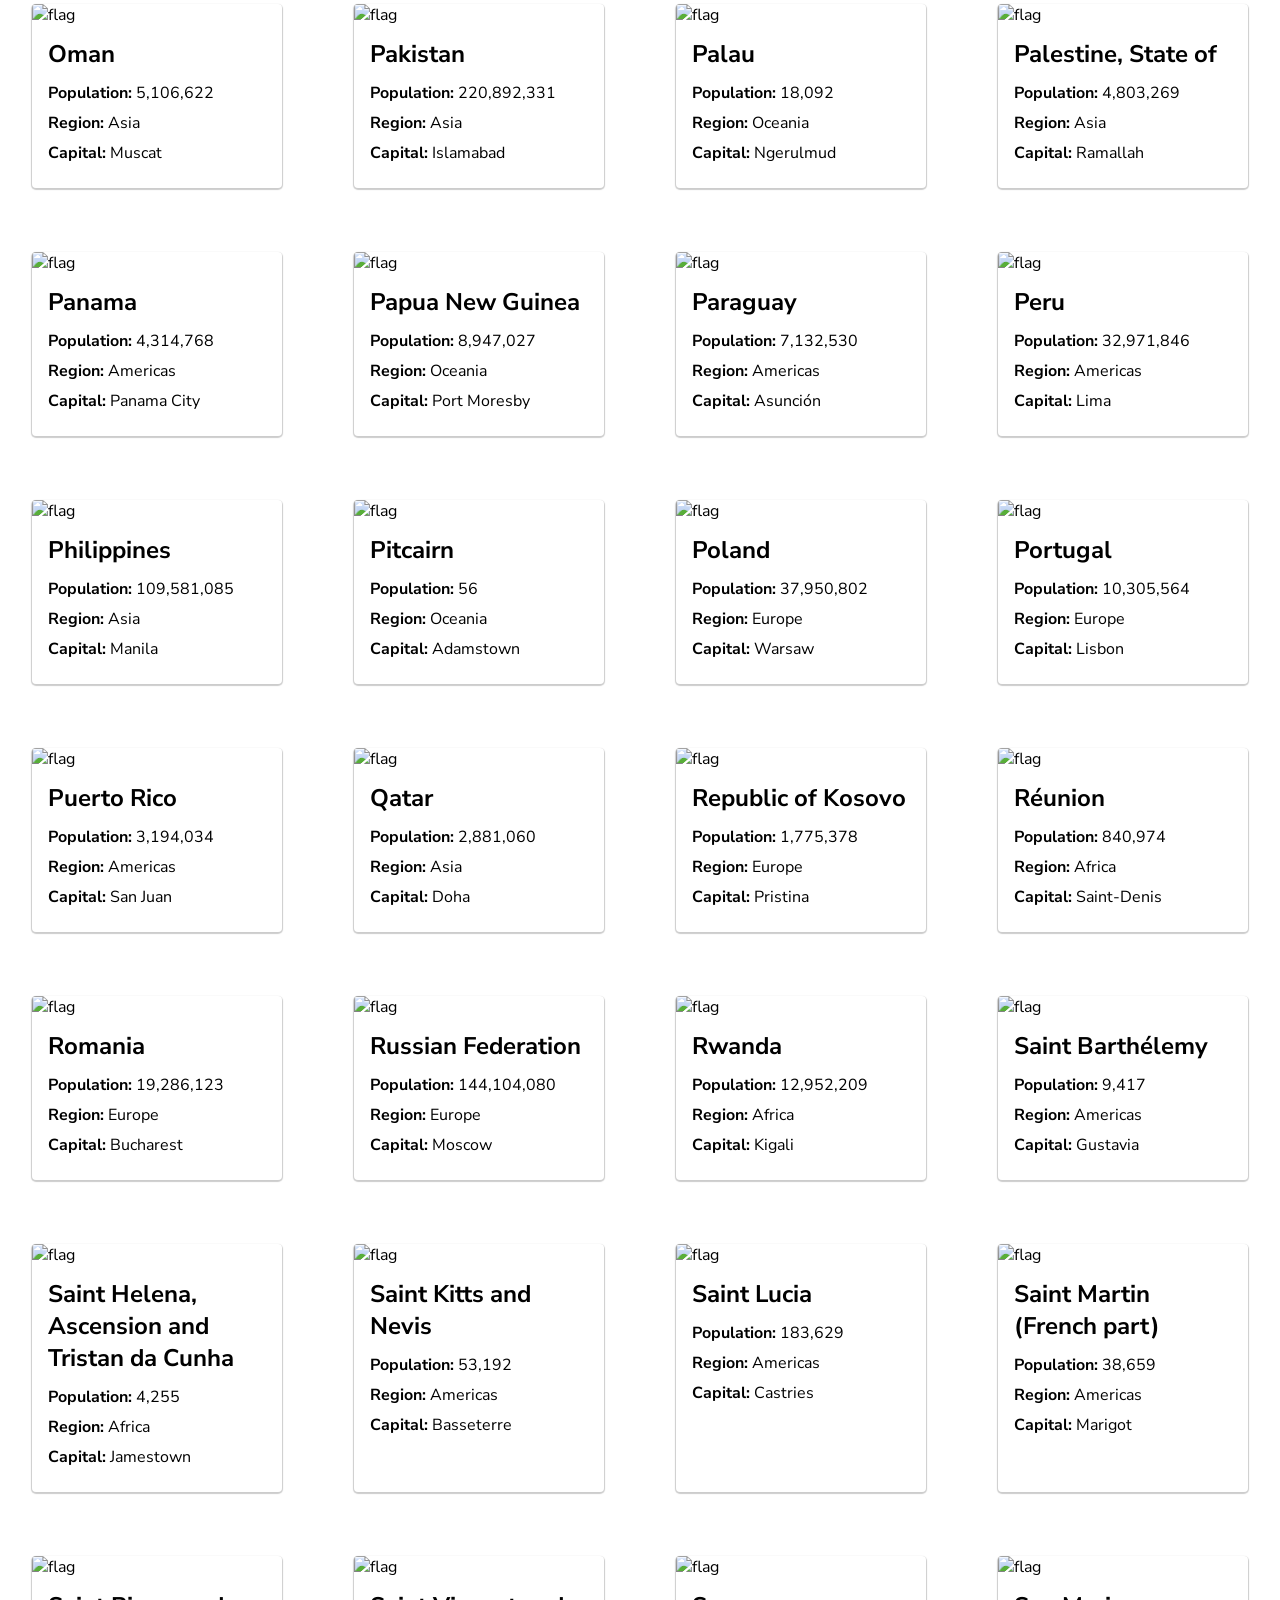
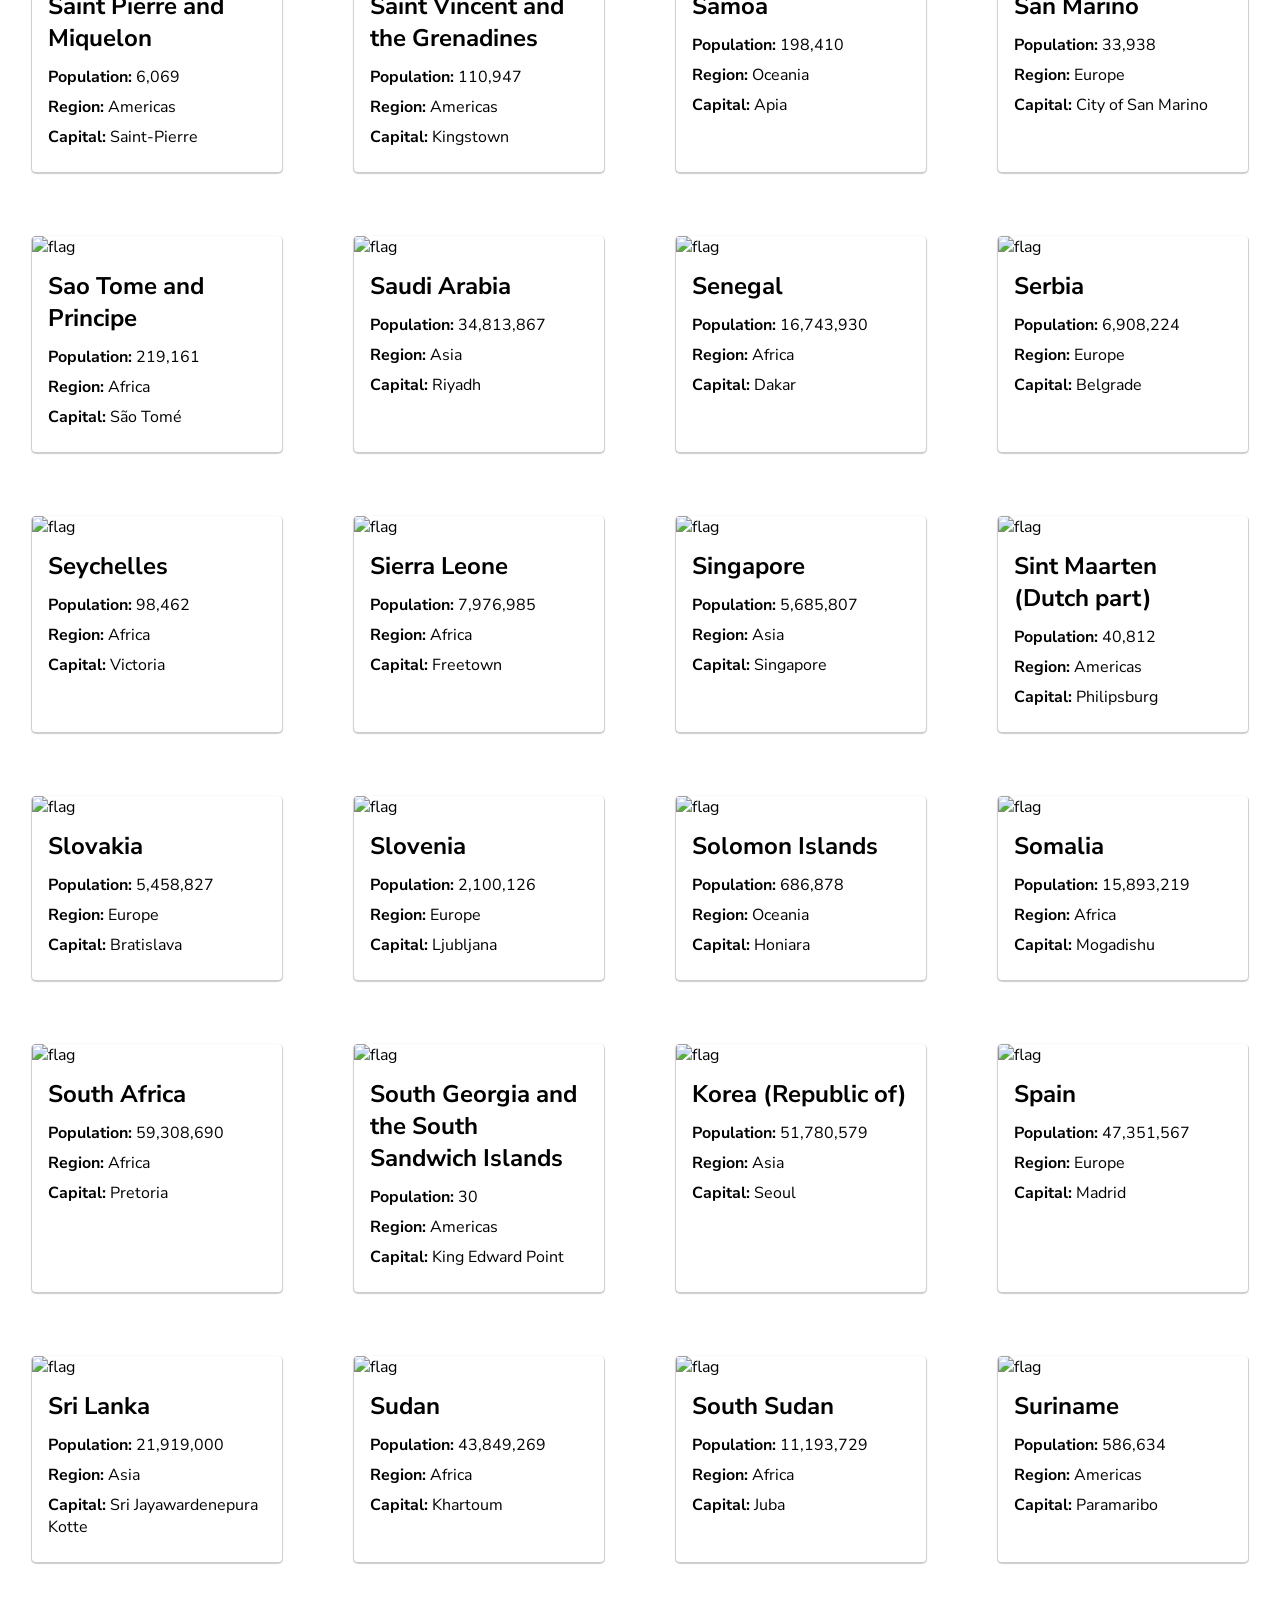
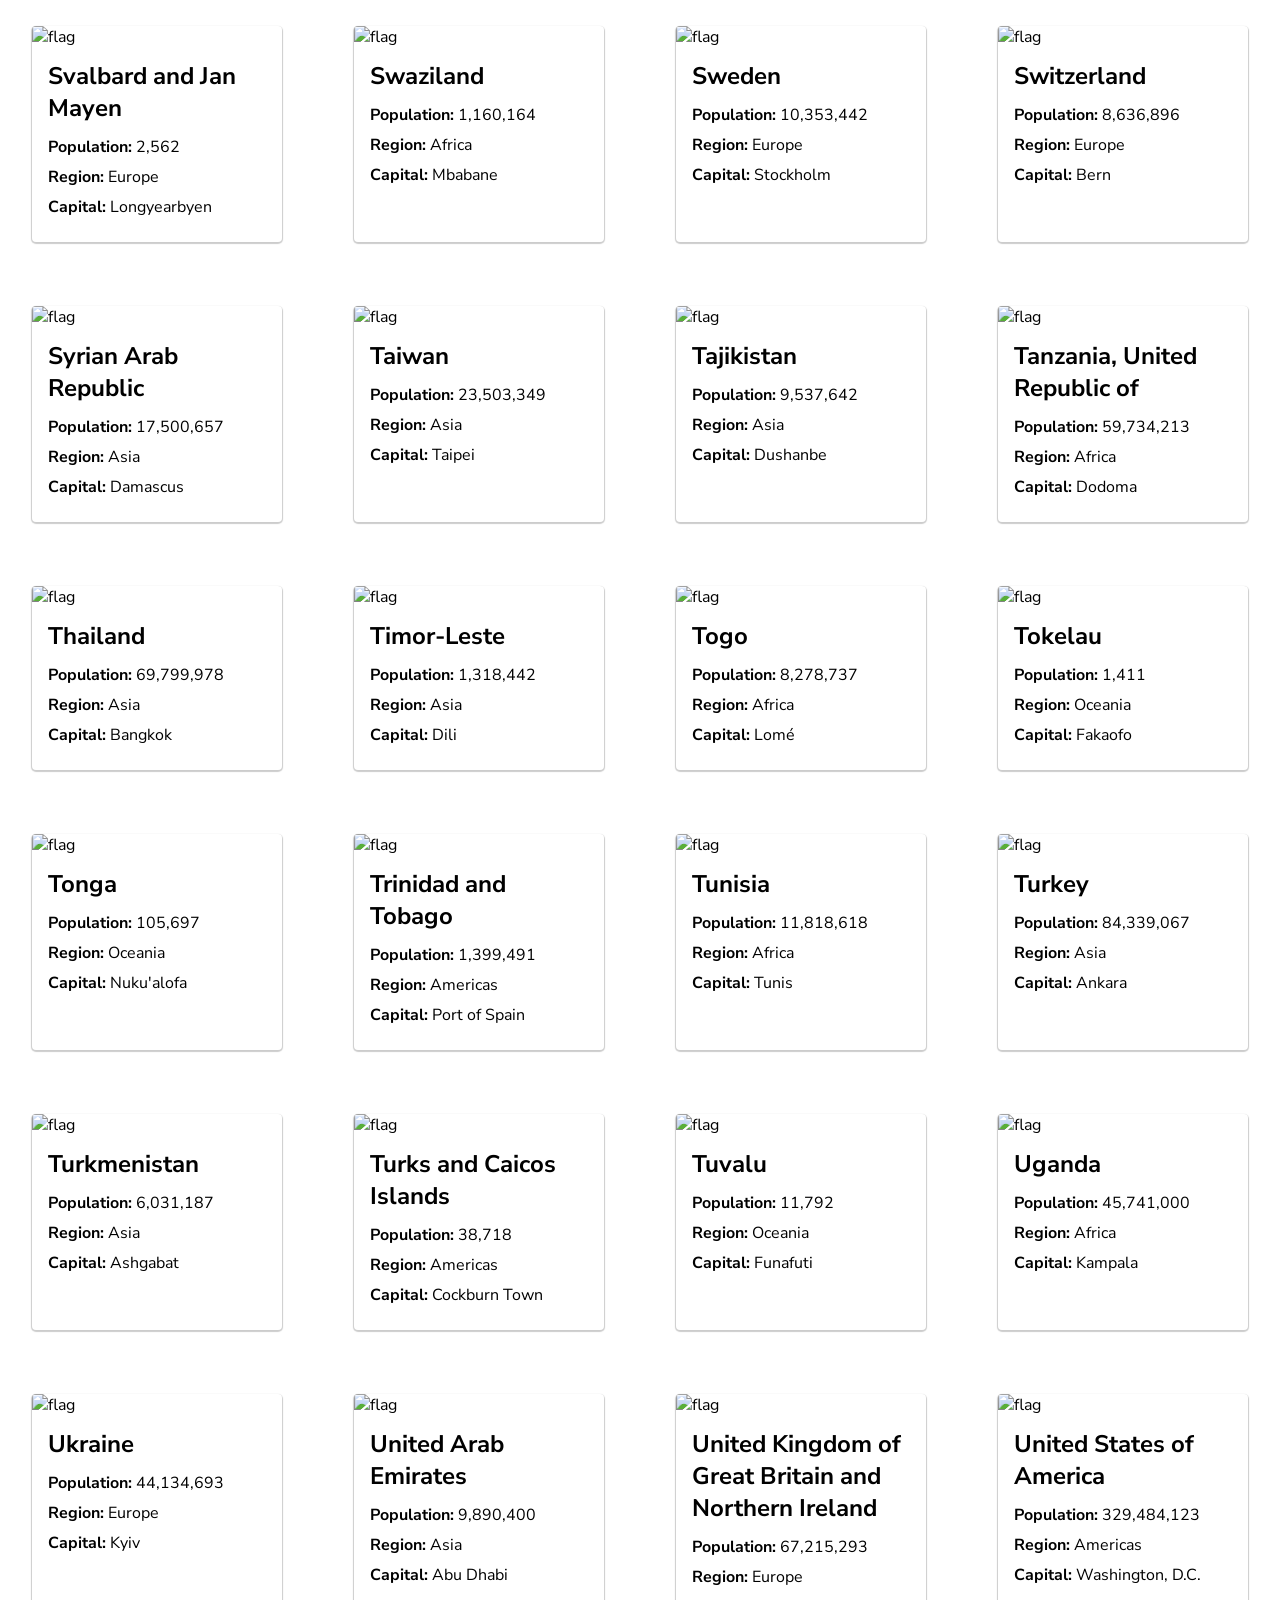
==== commit 3c86699c: "added a search bar and its functionality" ====
--- a/text/index.html
+++ b/text/index.html
@@ -7,7 +7,6 @@
     <title>REST Countries</title>
     <link rel="stylesheet" href="https://cdnjs.cloudflare.com/ajax/libs/font-awesome/7.0.1/css/all.min.css" integrity="sha512-2SwdPD6INVrV/lHTZbO2nodKhrnDdJK9/kg2XD1r9uGqPo1cUbujc+IYdlYdEErWNu69gVcYgdxlmVmzTWnetw==" crossorigin="anonymous" referrerpolicy="no-referrer" />
     <link rel="stylesheet" href="/styling/style.css">
-    <link href="https://fonts.googleapis.com/css?family=Nabla:regular" rel="stylesheet" />
     <script src="/src/script.js" defer></script>
 </head>
 <body>
@@ -16,6 +15,10 @@
         <p><i class="fa-regular fa-moon"></i> Dark Mode</p>
     </header>
     <main>
+        <div class="searching">
+            <input type="text" id="search" placeholder="Search For A Country....">
+        </div>
+
         <div class="container">
             
         </div>
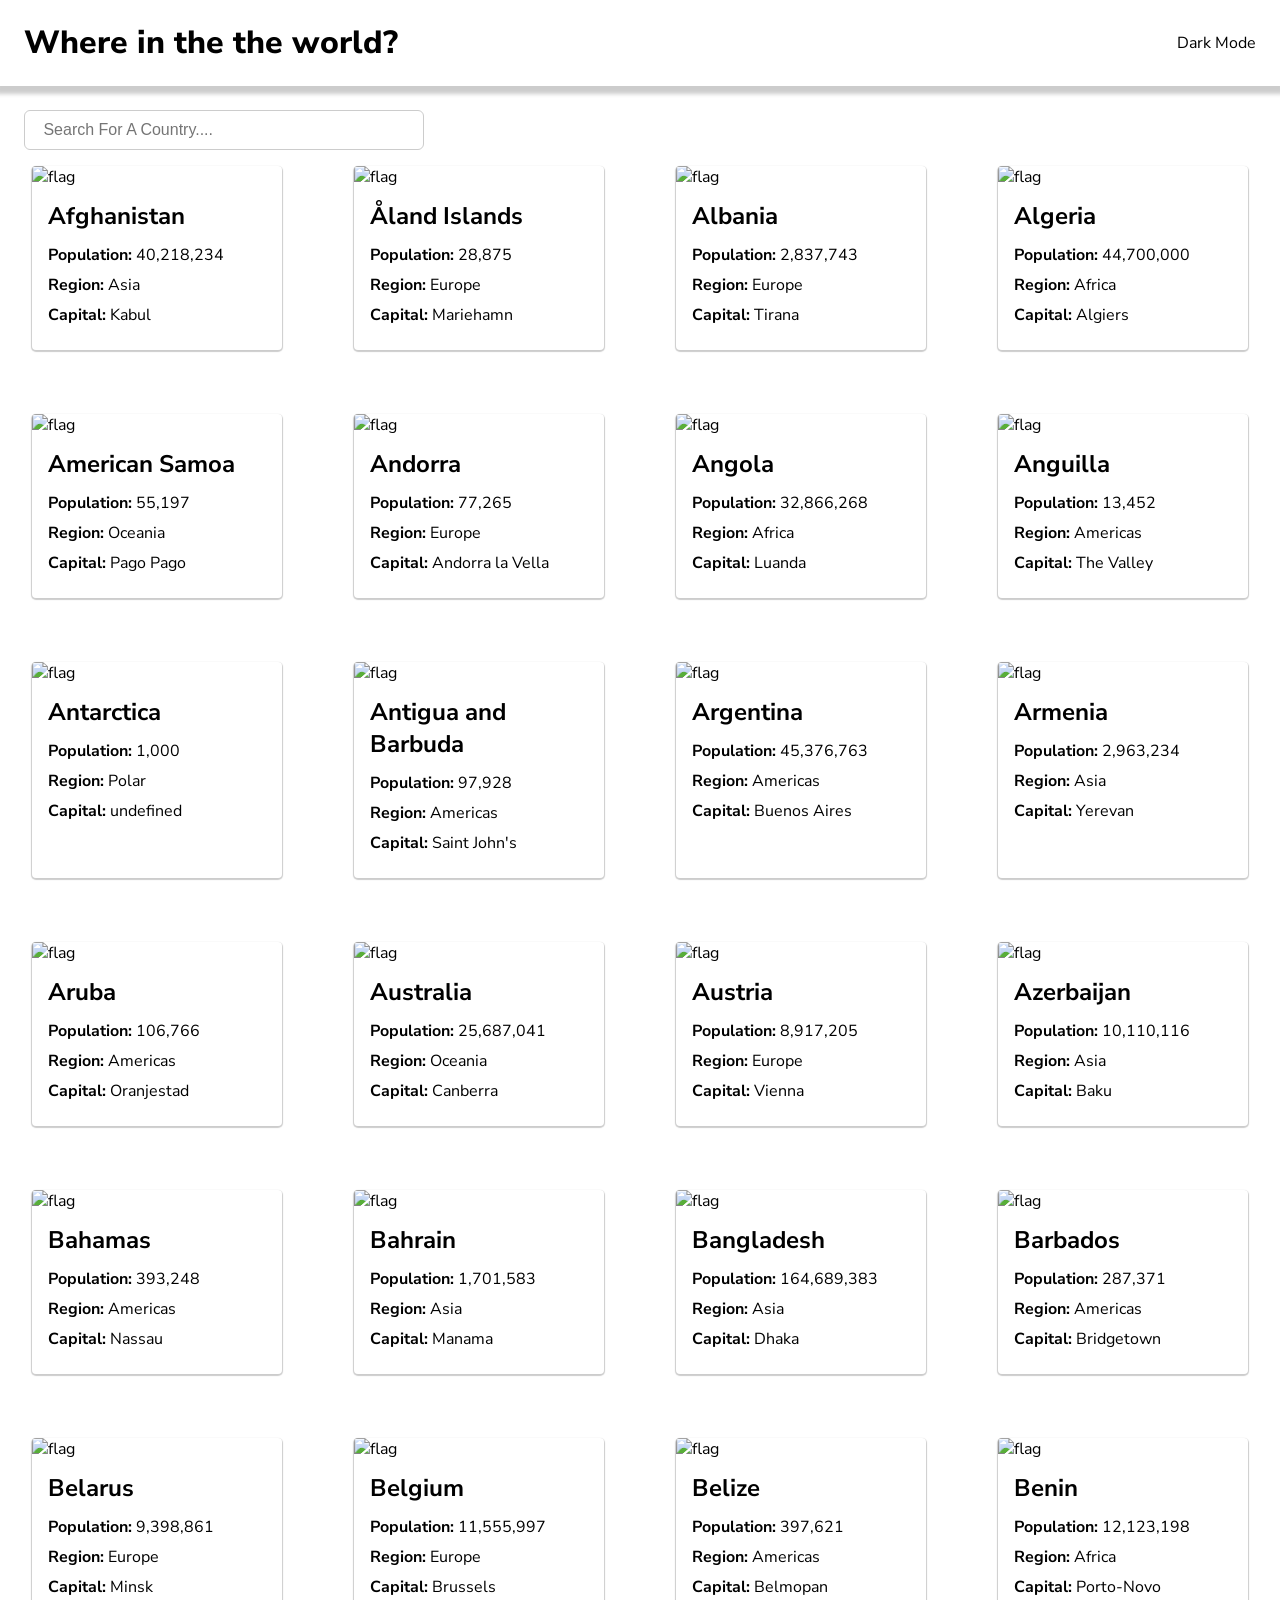
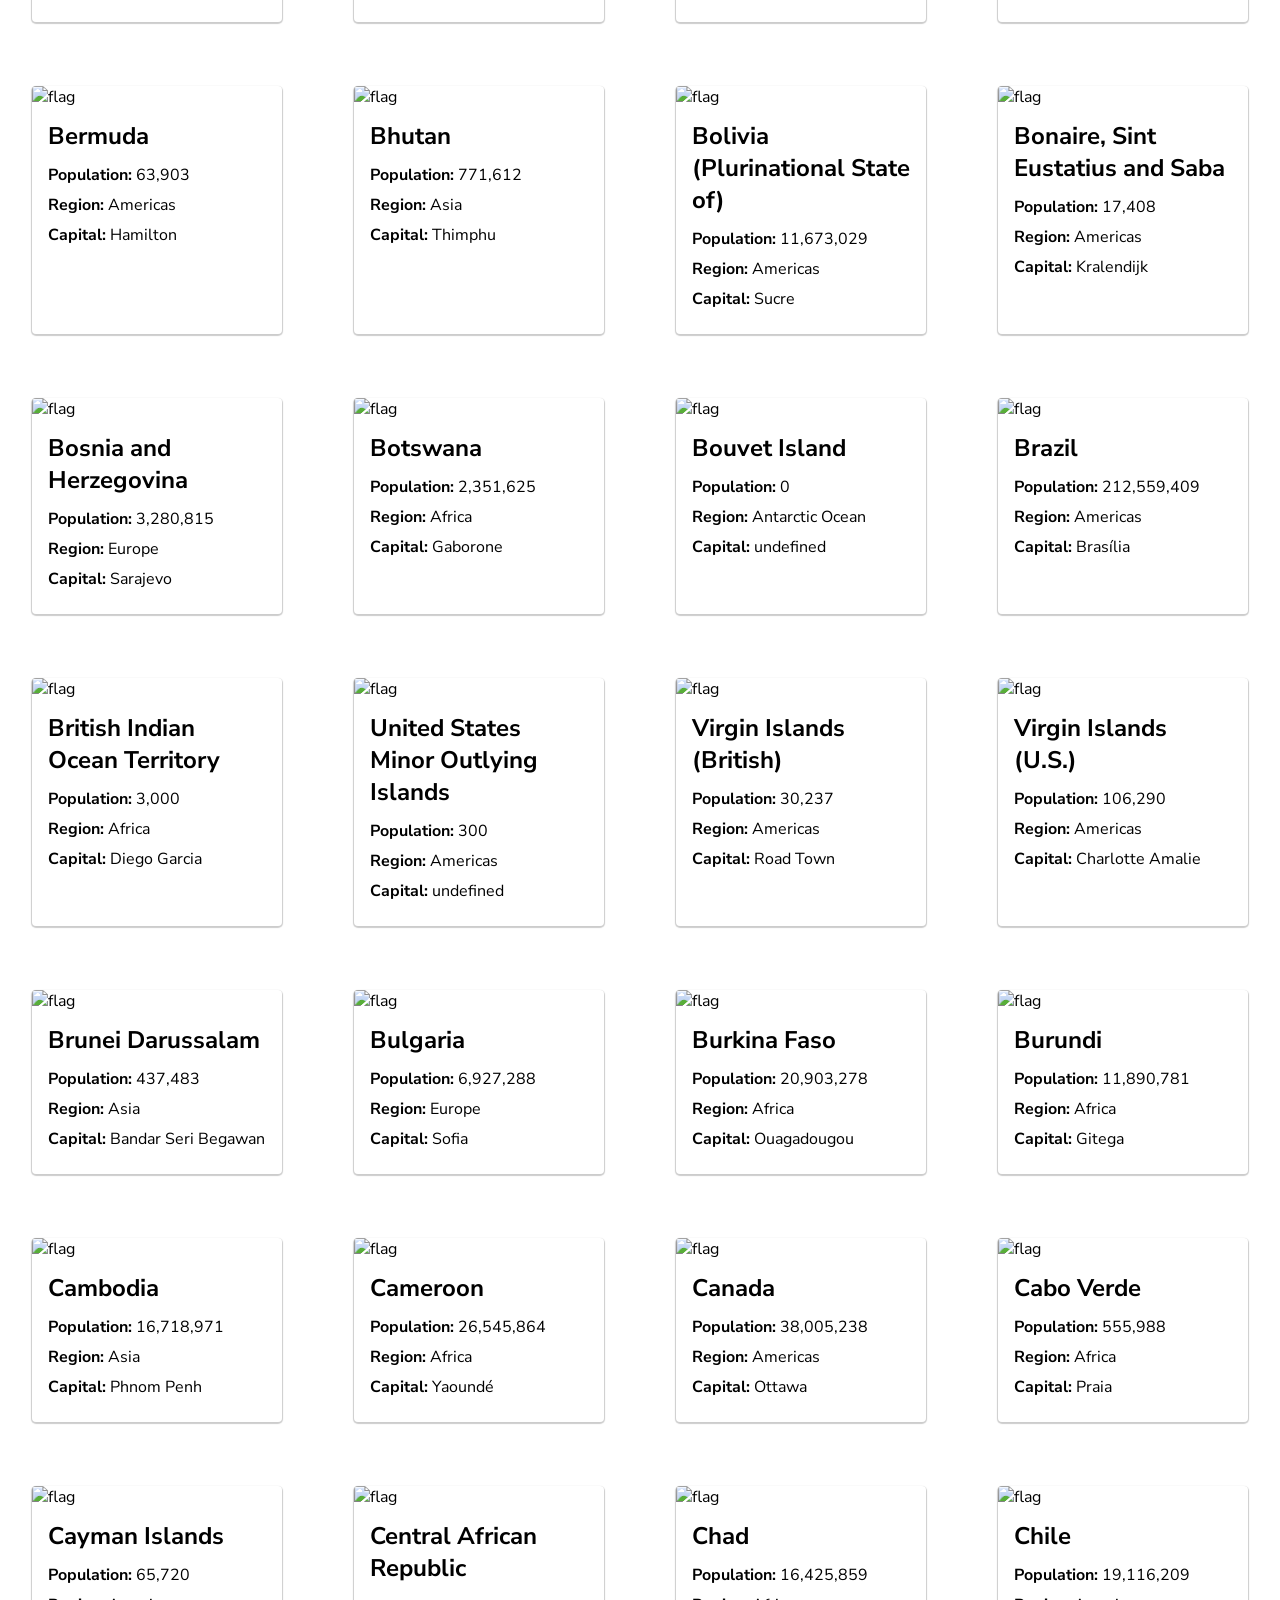
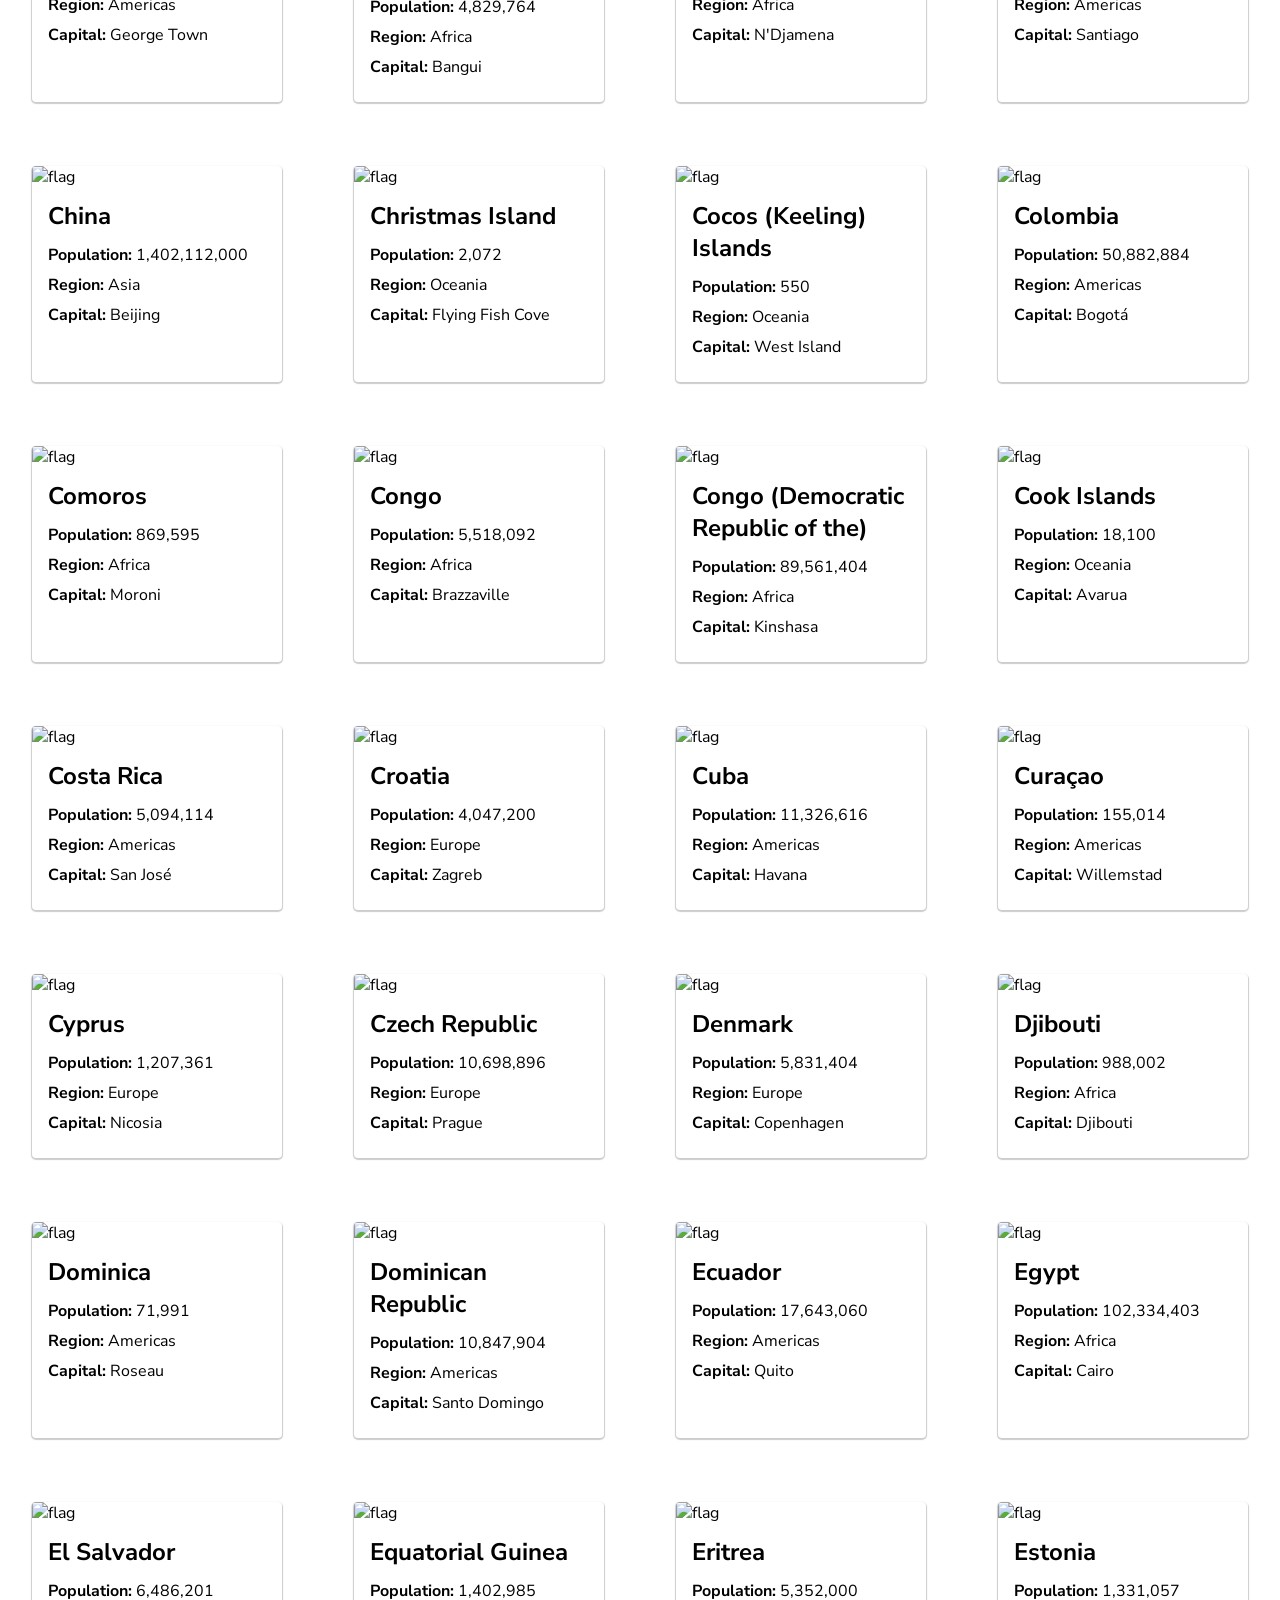
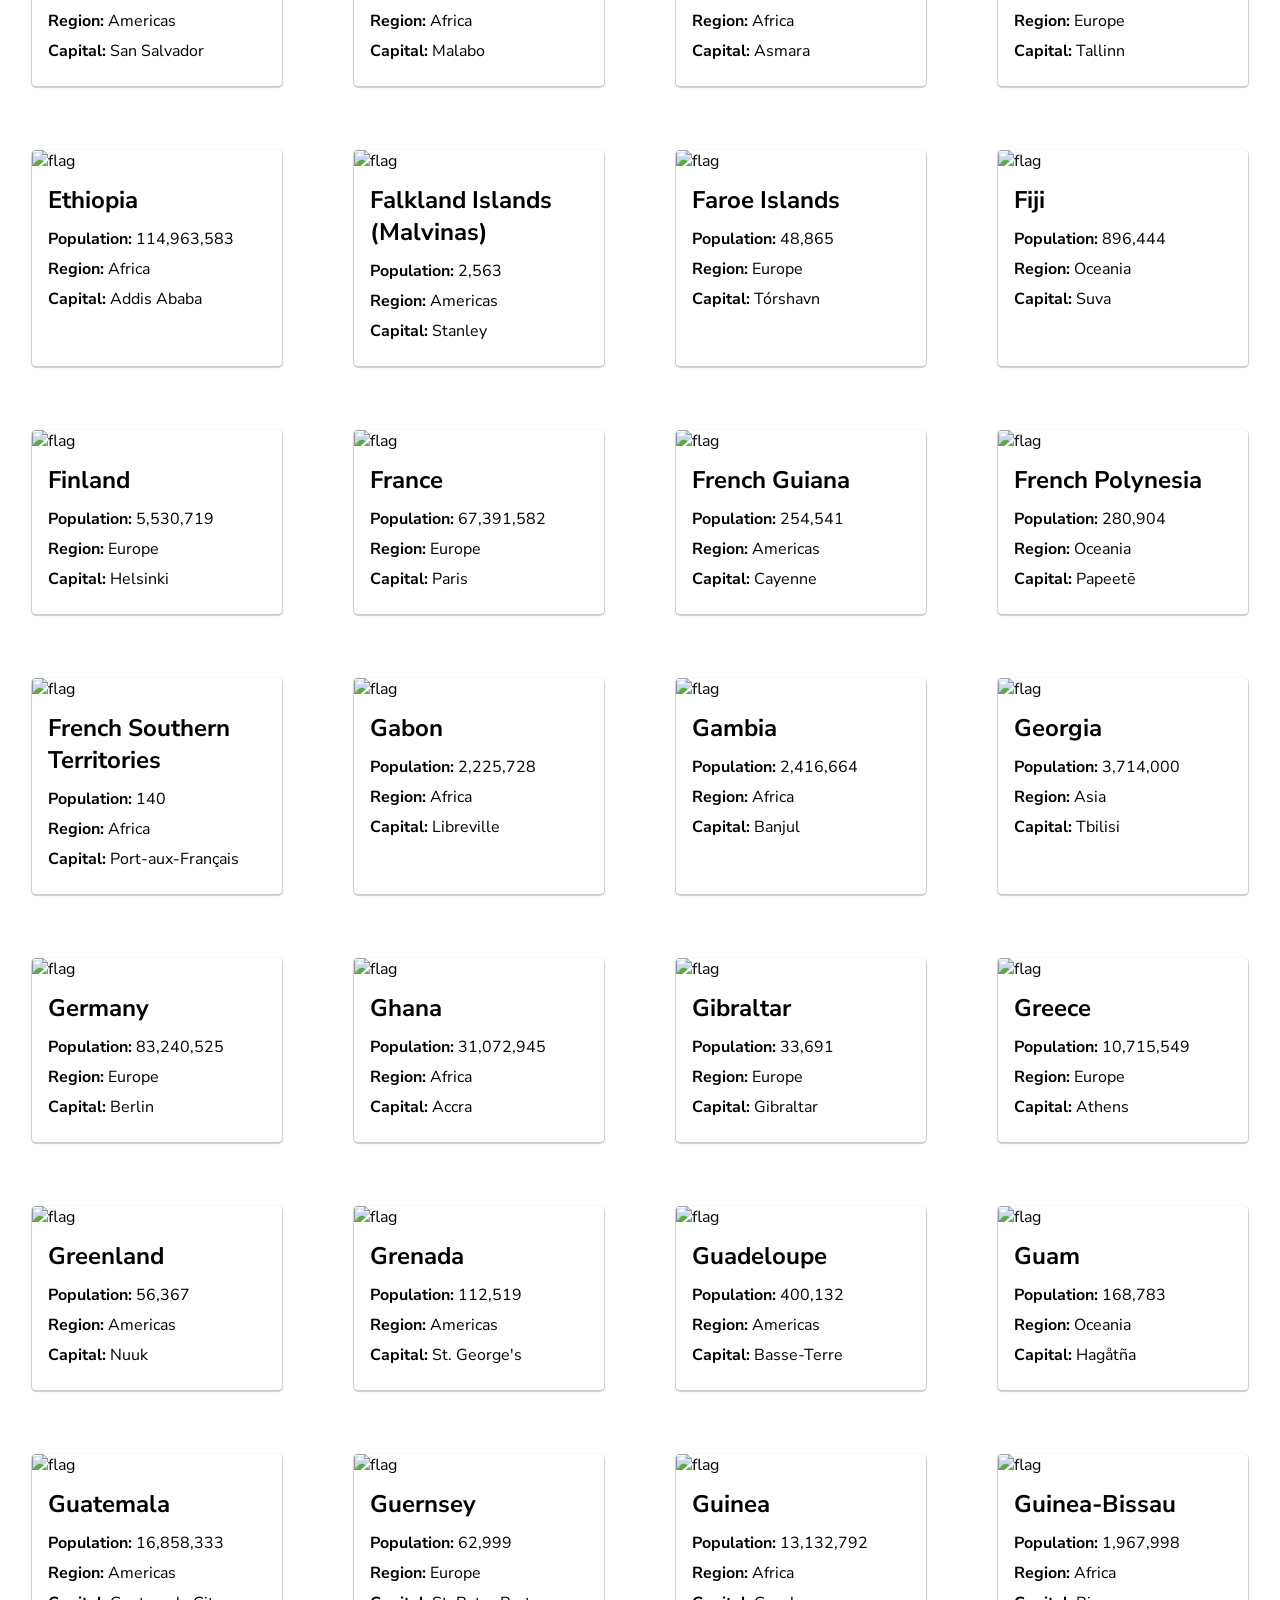
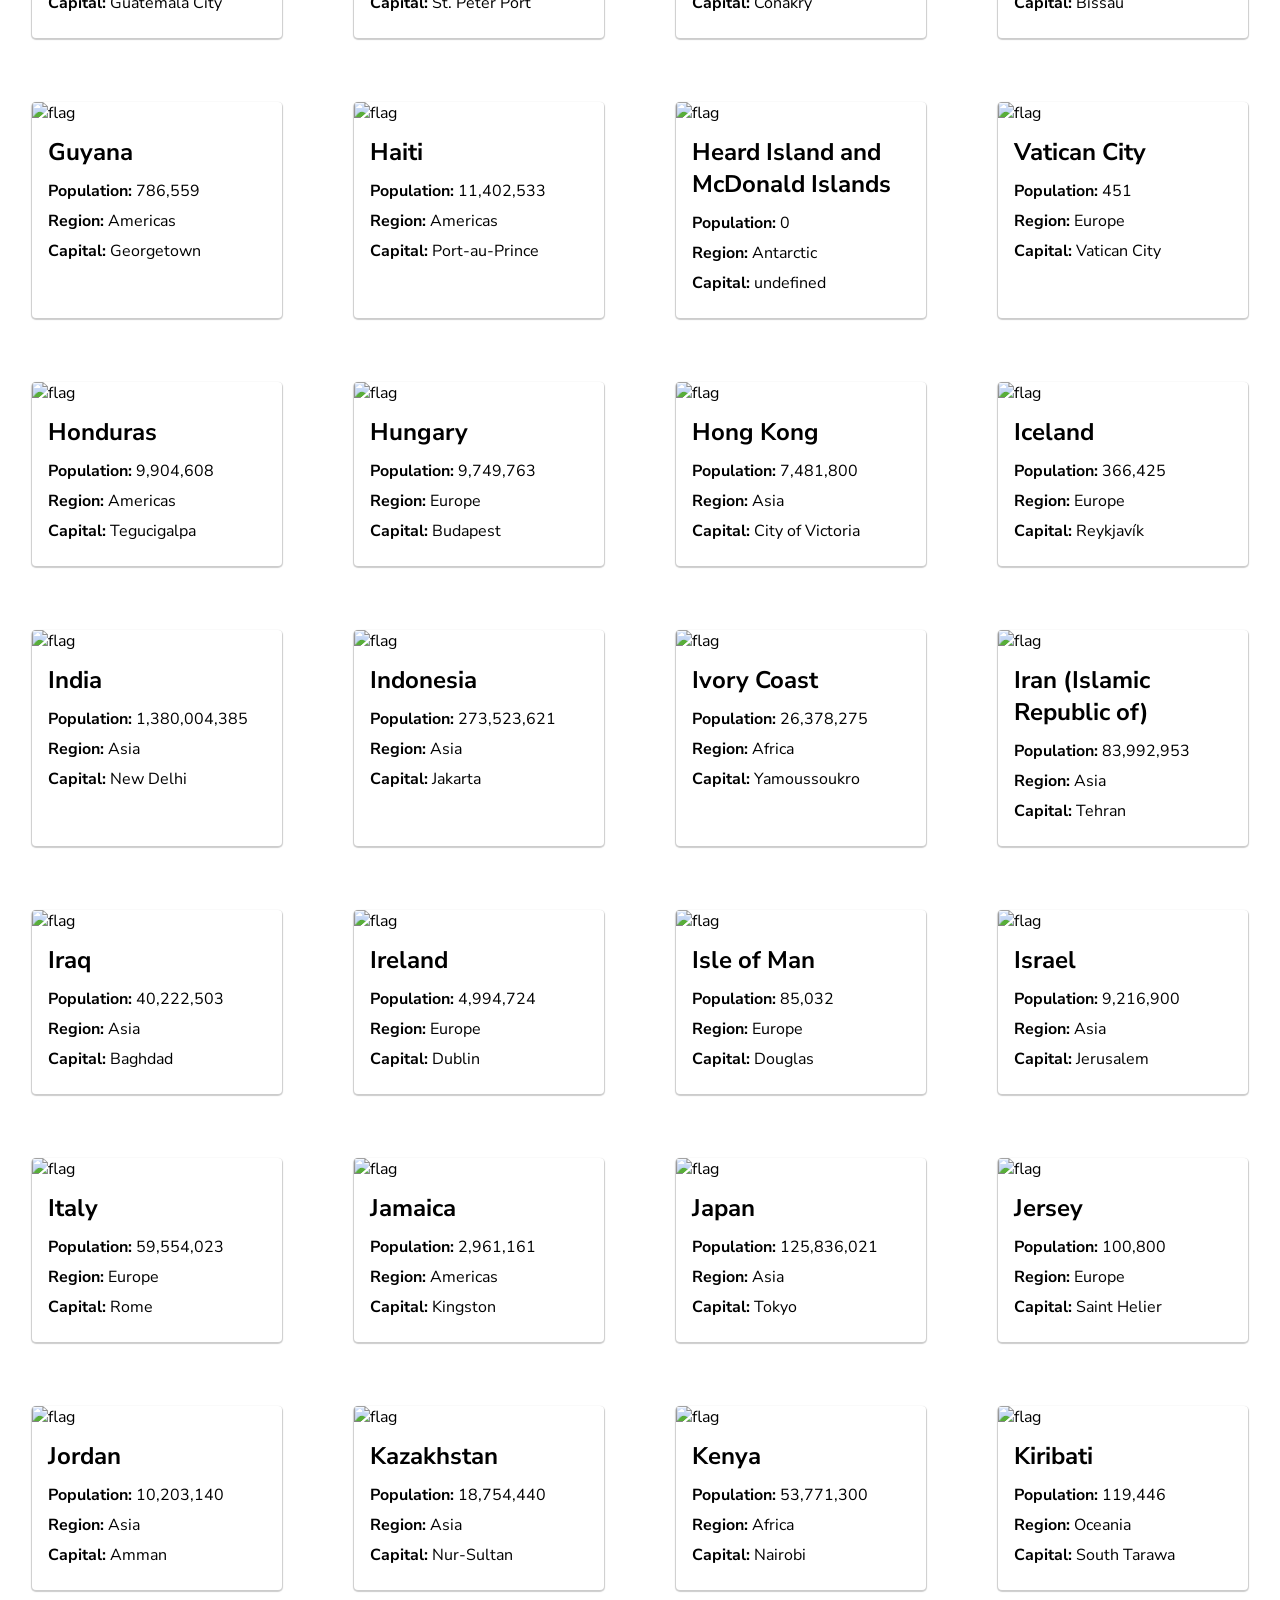
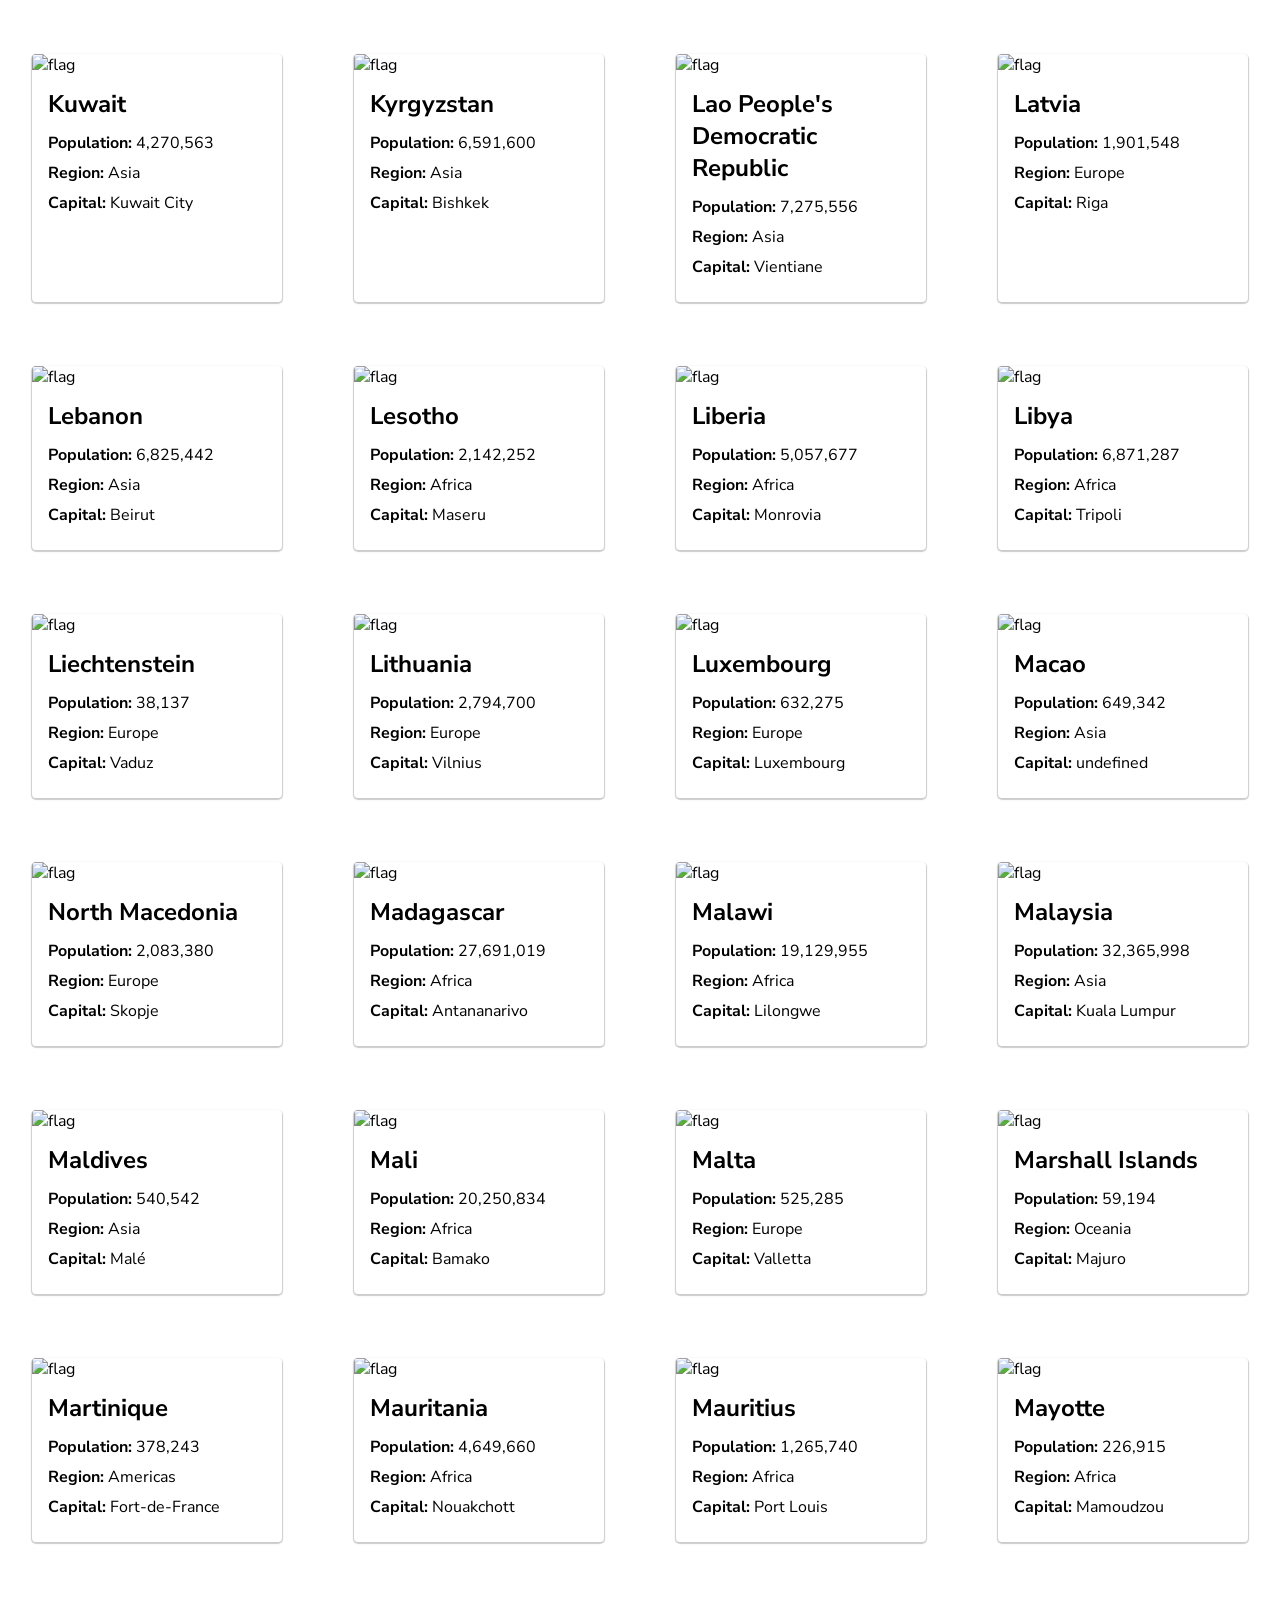
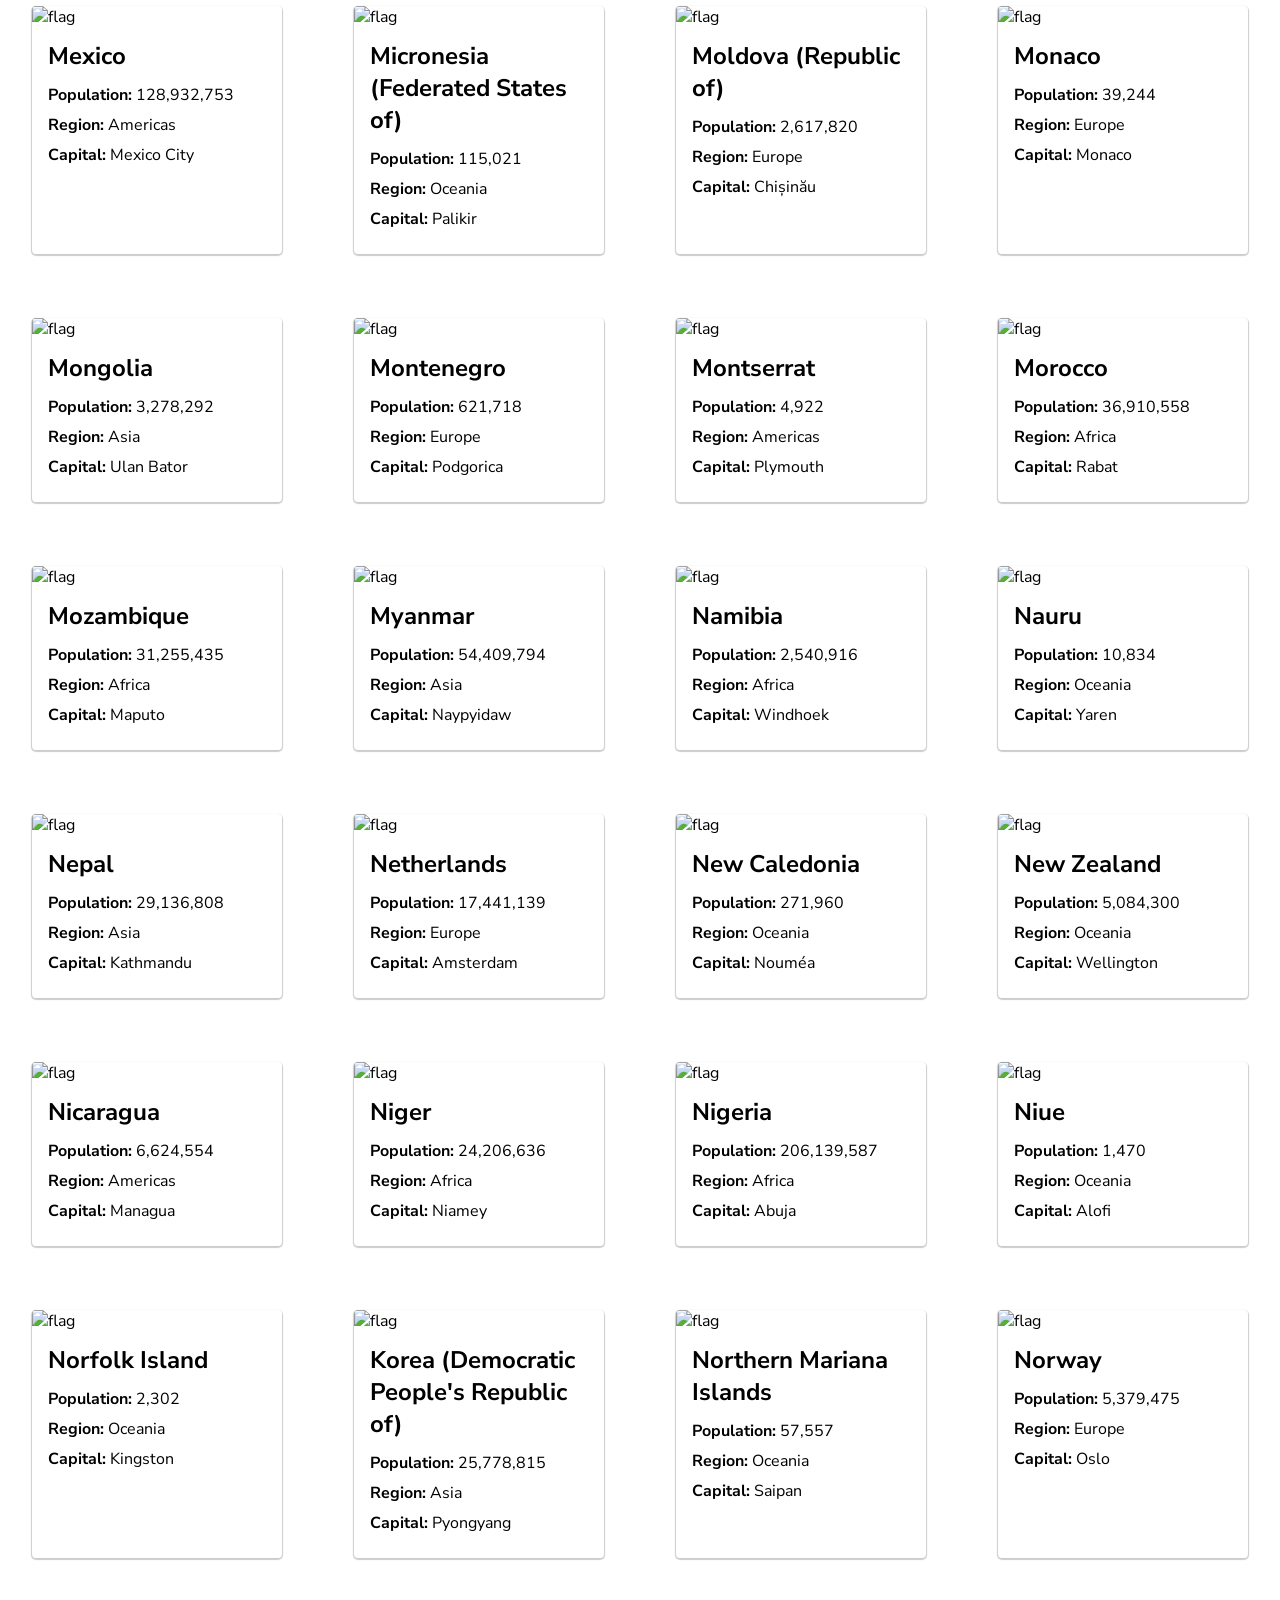
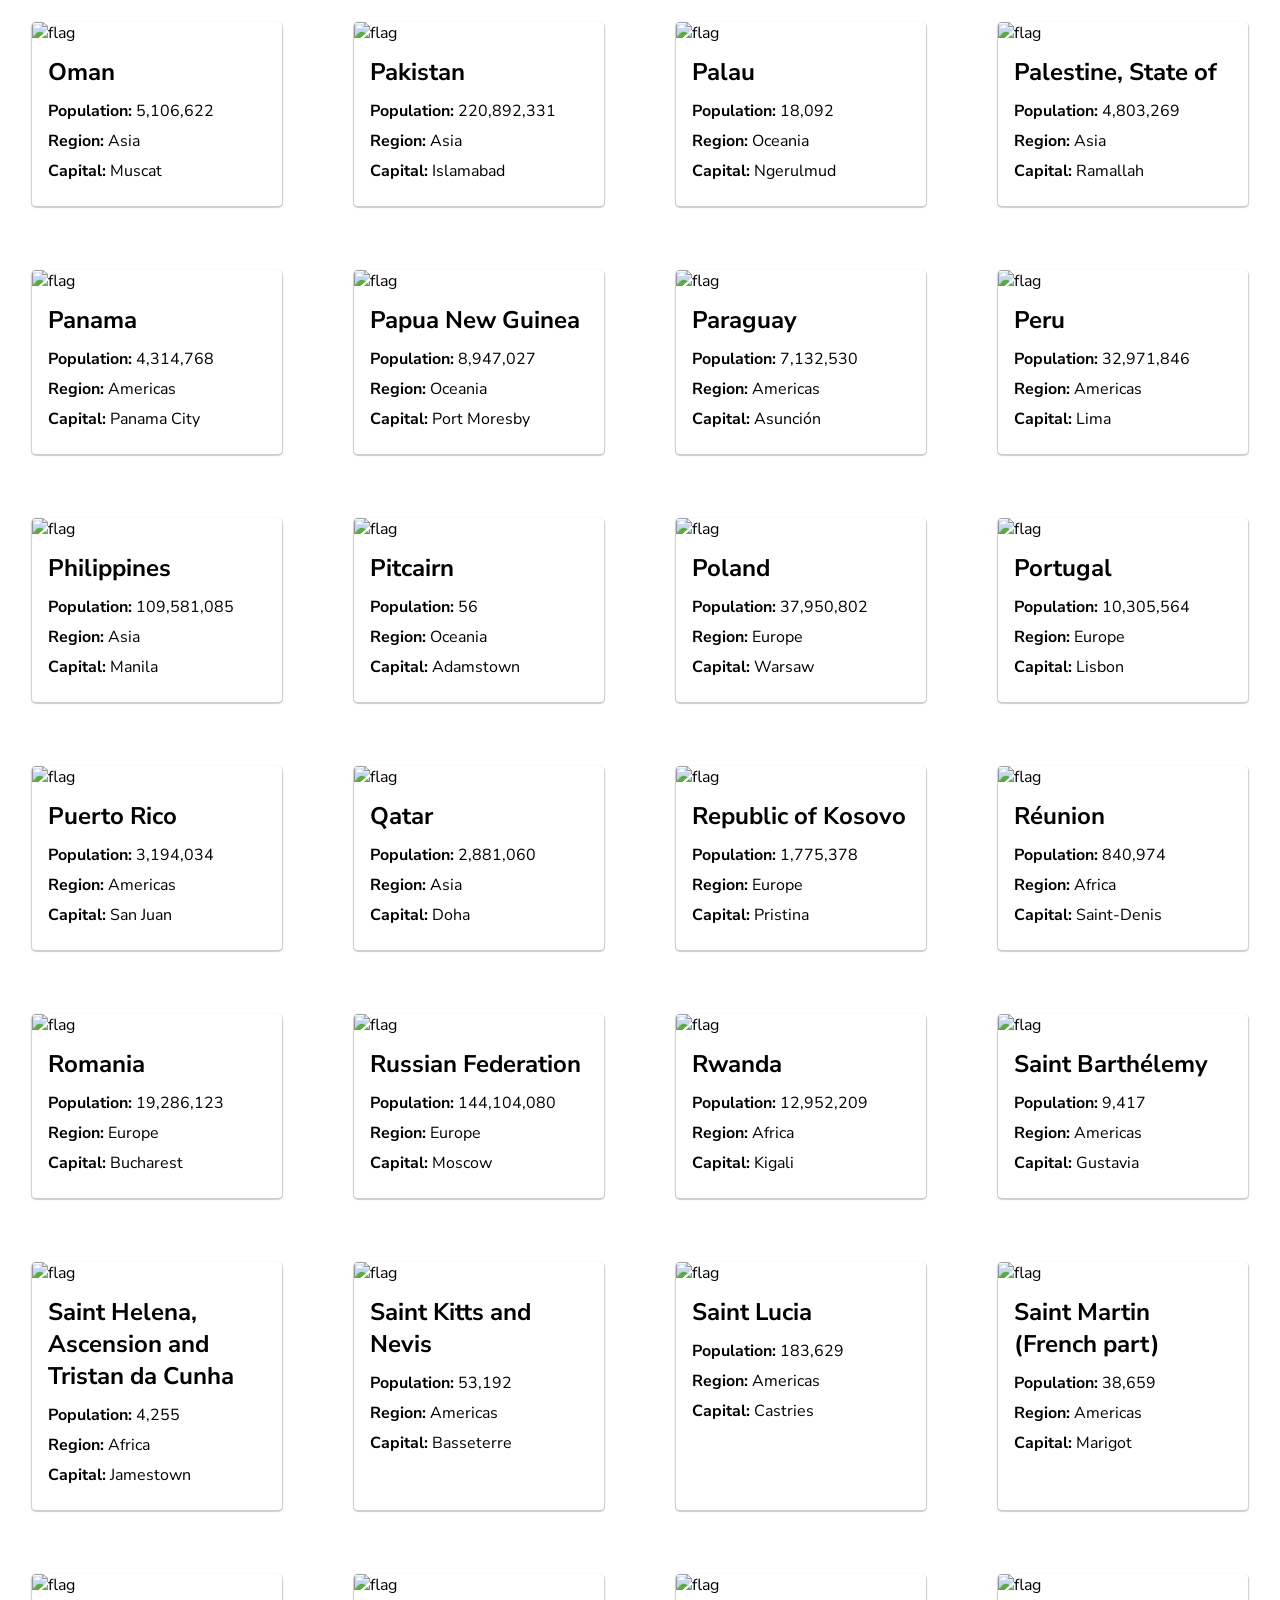
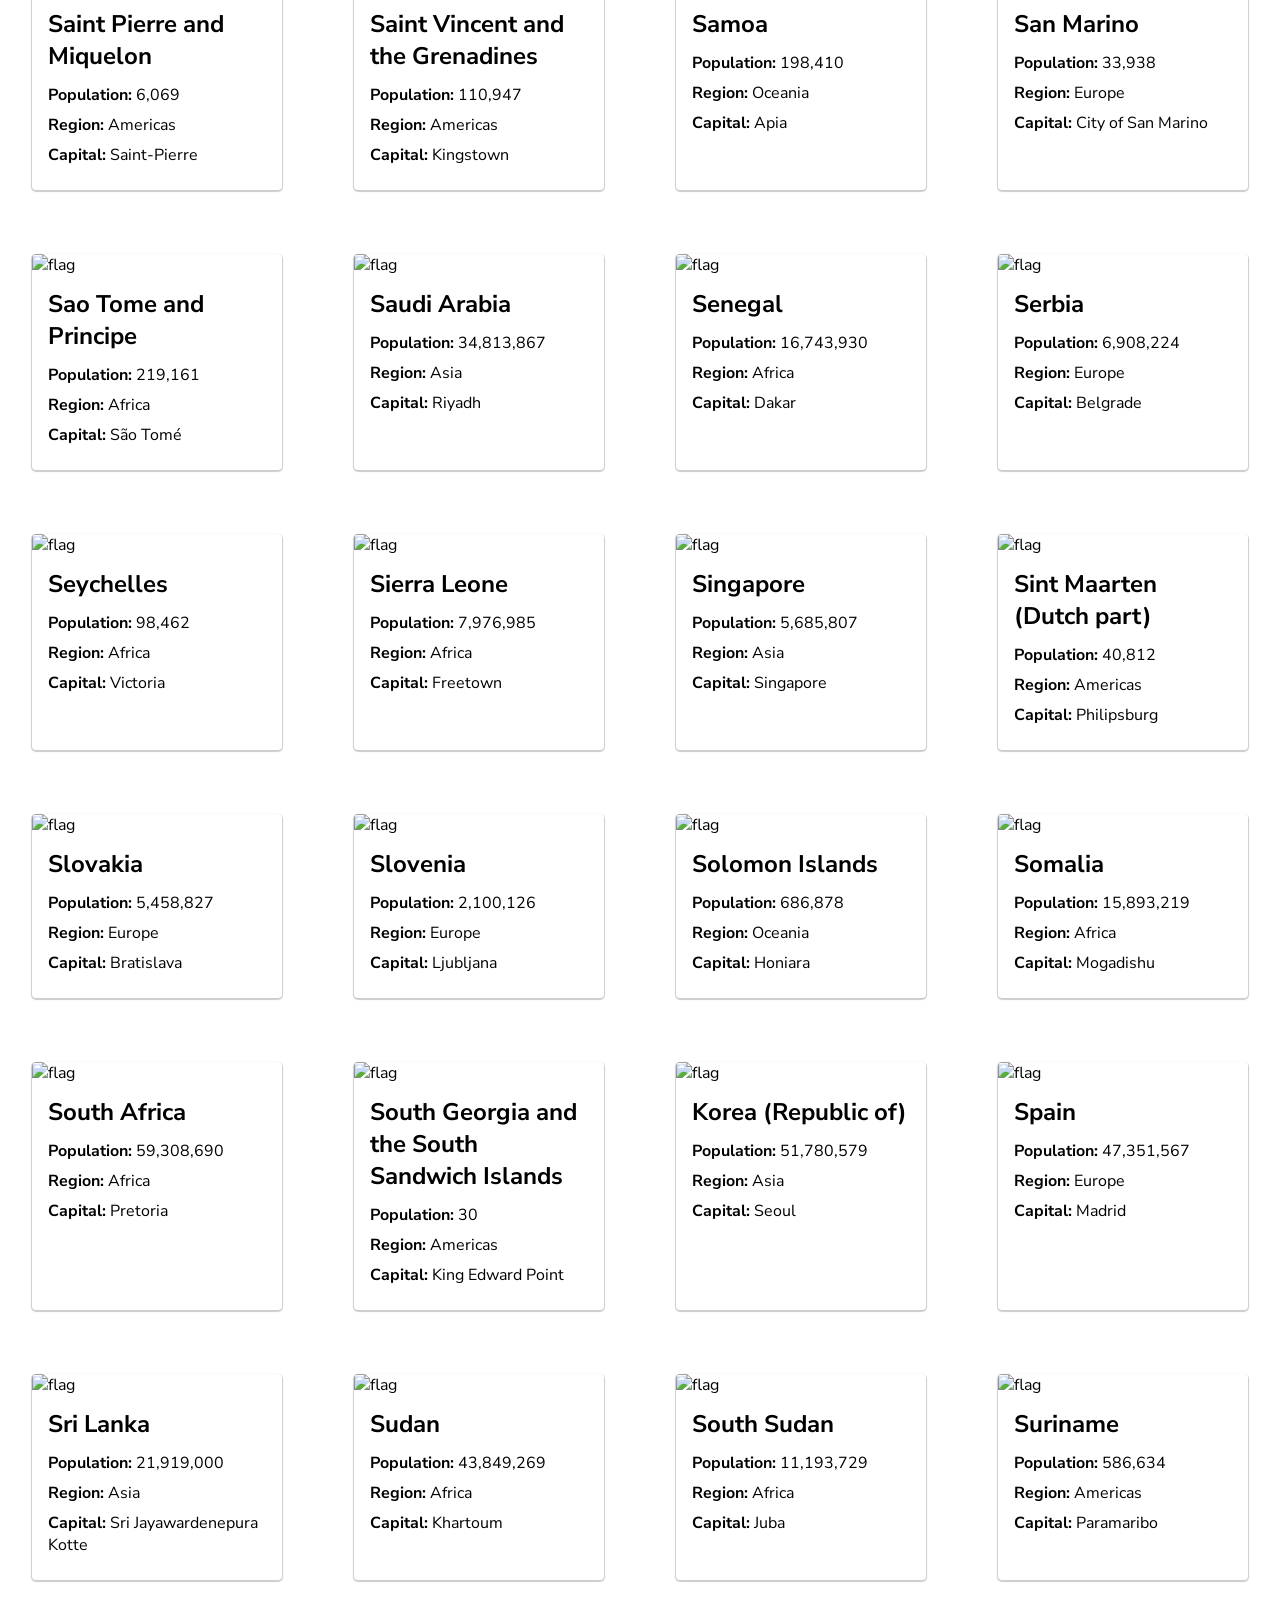
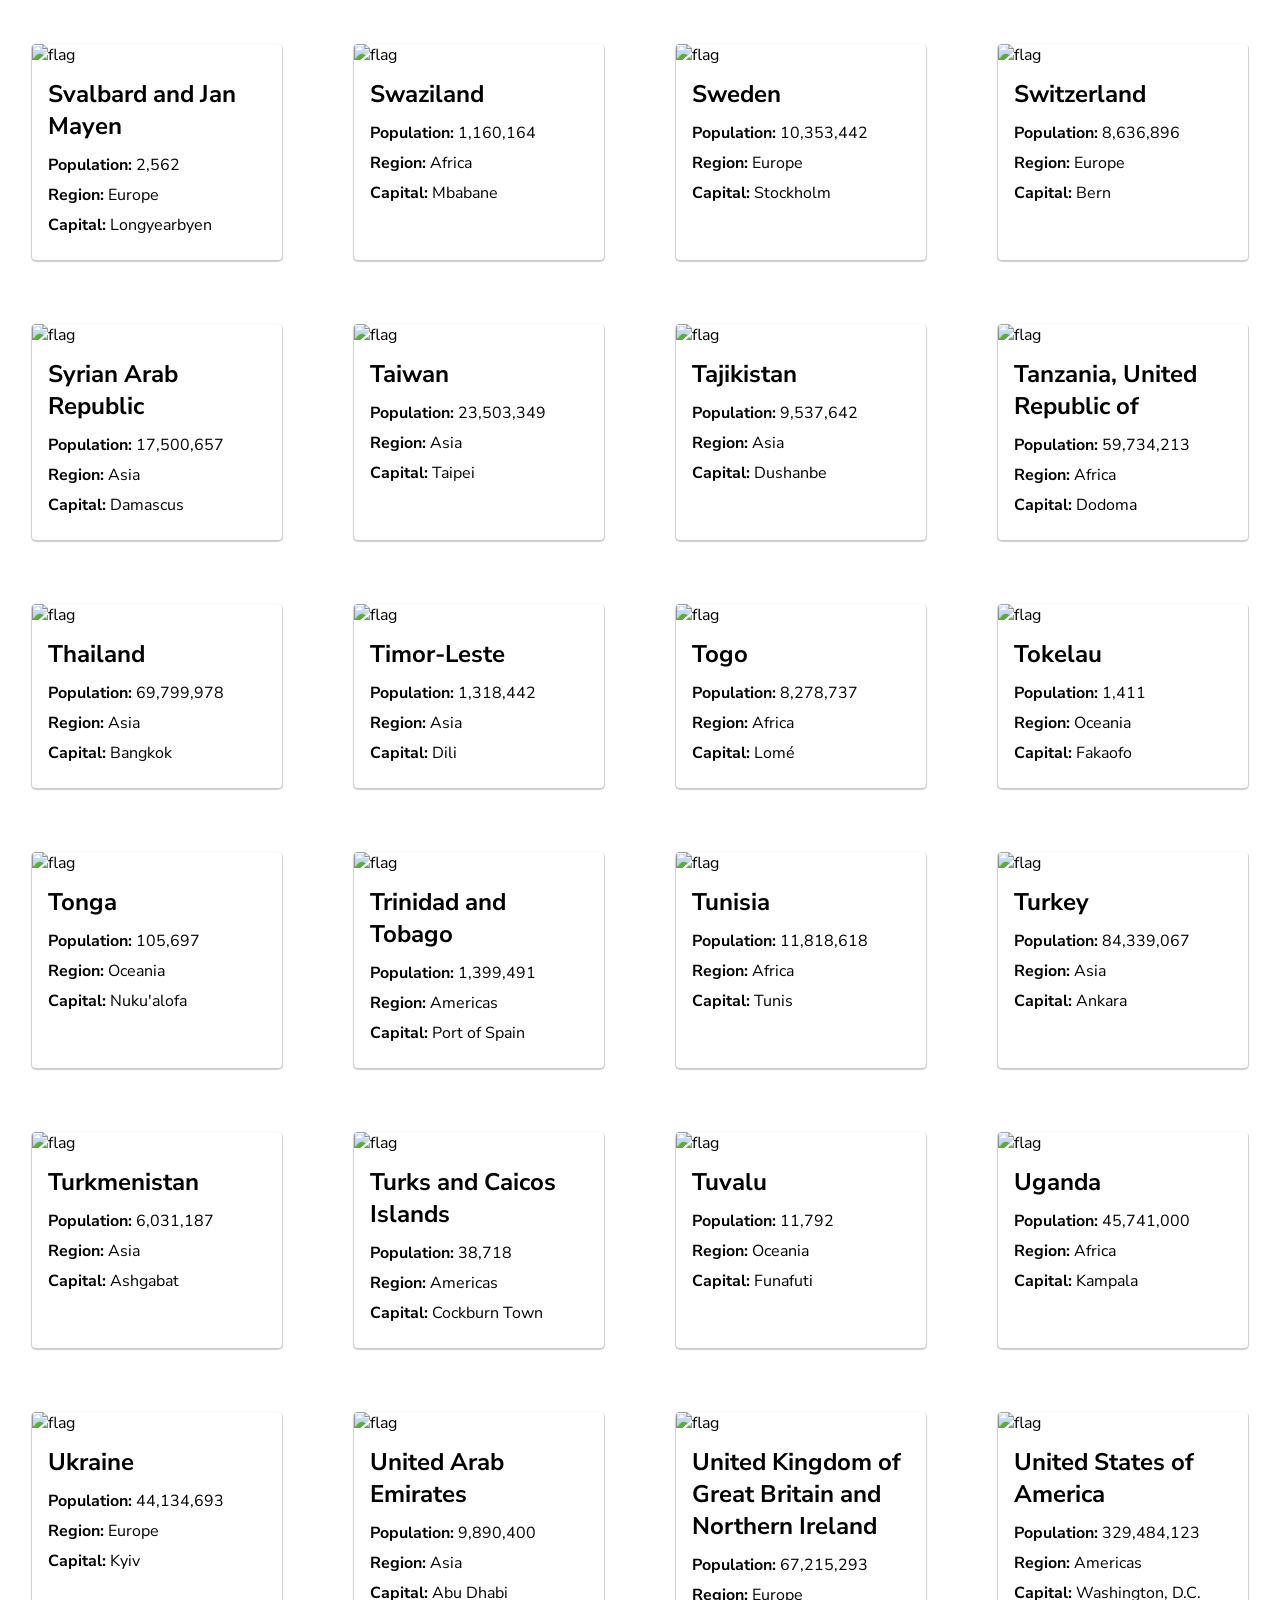
==== commit d18318d4: "styled search bar but need to find a way to put icon into search bar without messing it up later" ====
--- a/text/index.html
+++ b/text/index.html
@@ -16,7 +16,8 @@
     </header>
     <main>
         <div class="searching">
-            <input type="text" id="search" placeholder="Search For A Country....">
+            <i class="fa-solid fa-magnifying-glass"></i>
+            <input type="text" id="search" placeholder=" Search For A Country....">
         </div>
 
         <div class="container">
--- a/styling/style.css
+++ b/styling/style.css
@@ -72,6 +72,18 @@
     width: 100%;
 }
 
-#trial {
-    font-family: "Nabla";
+#search {
+    width: 400px;
+    padding: 10px 14px;
+    font-size: 16px;
+    border-radius: 6px;
+    border: 1px solid #ccc;
 }
+
+/* #search {
+    width: 300px;
+    padding: 10px 14px;
+    font-size: 16px;
+    border-radius: 6px;
+    border: none;
+} */
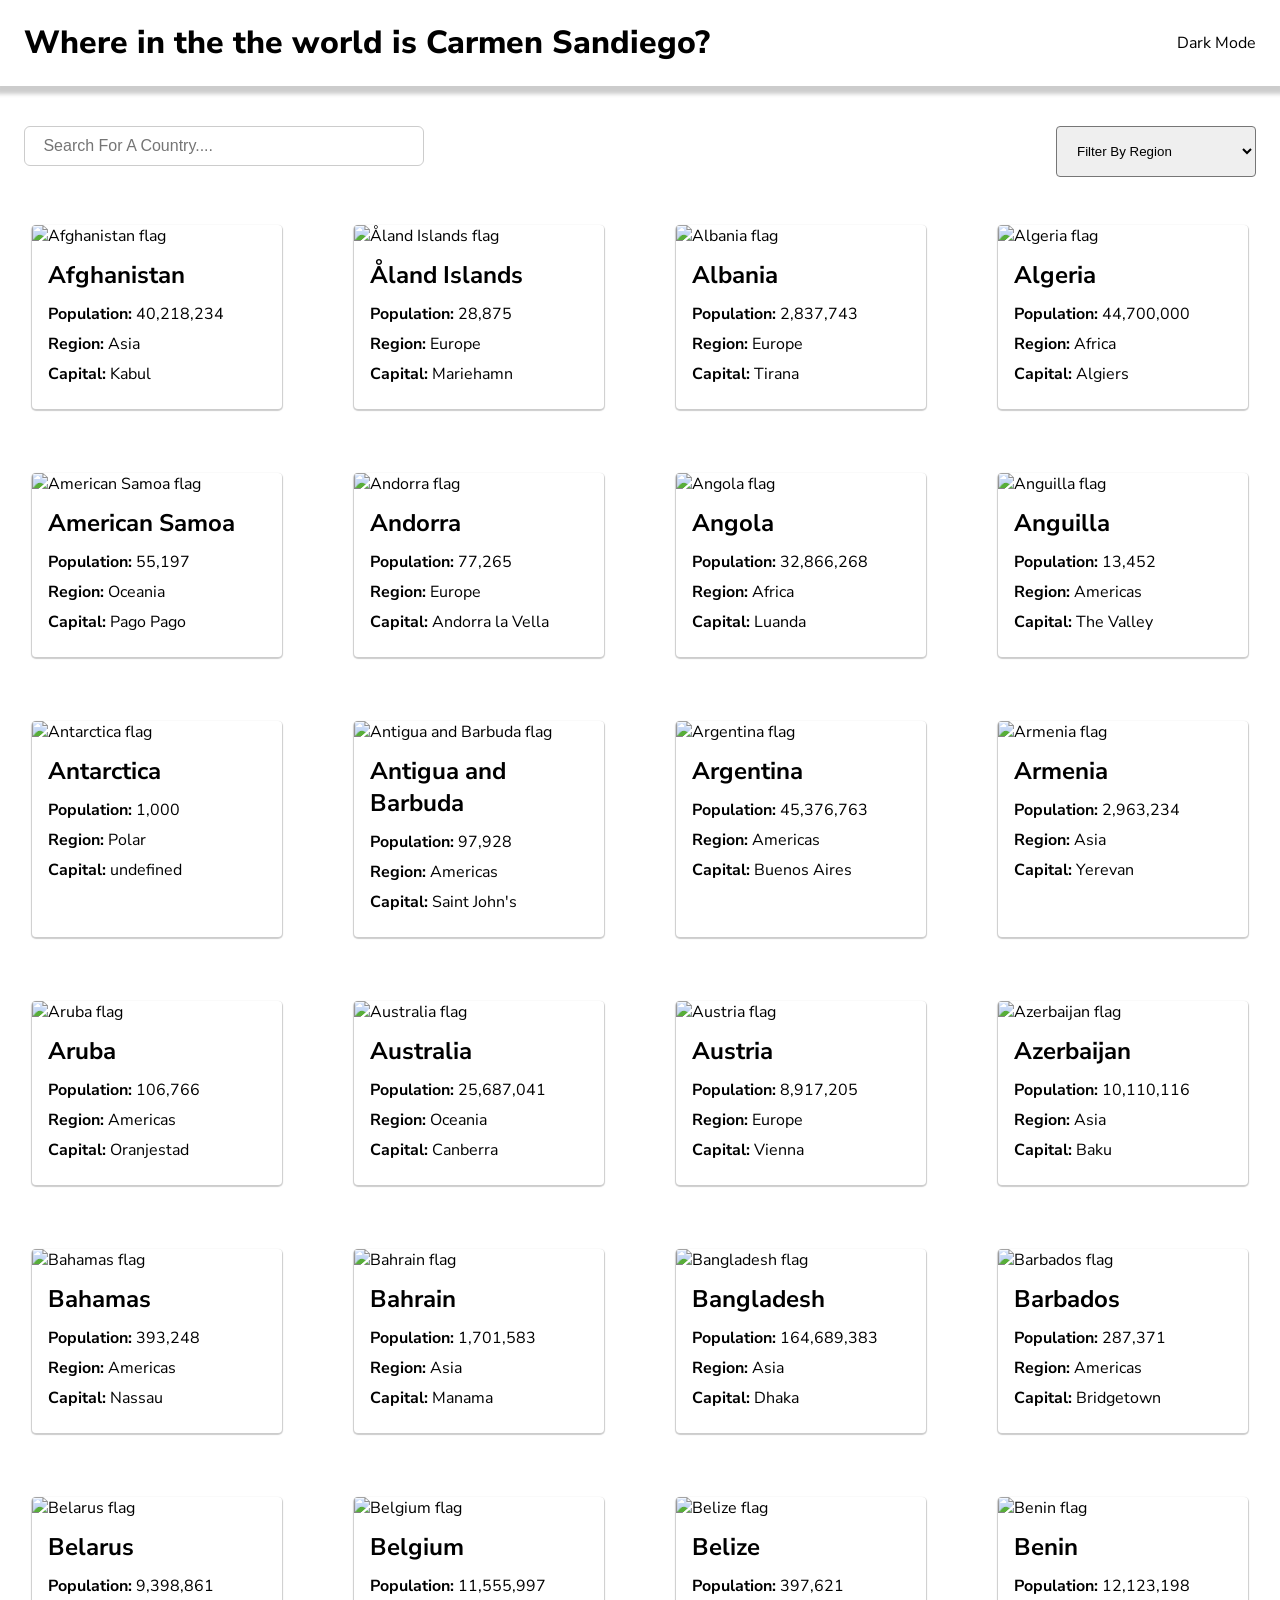
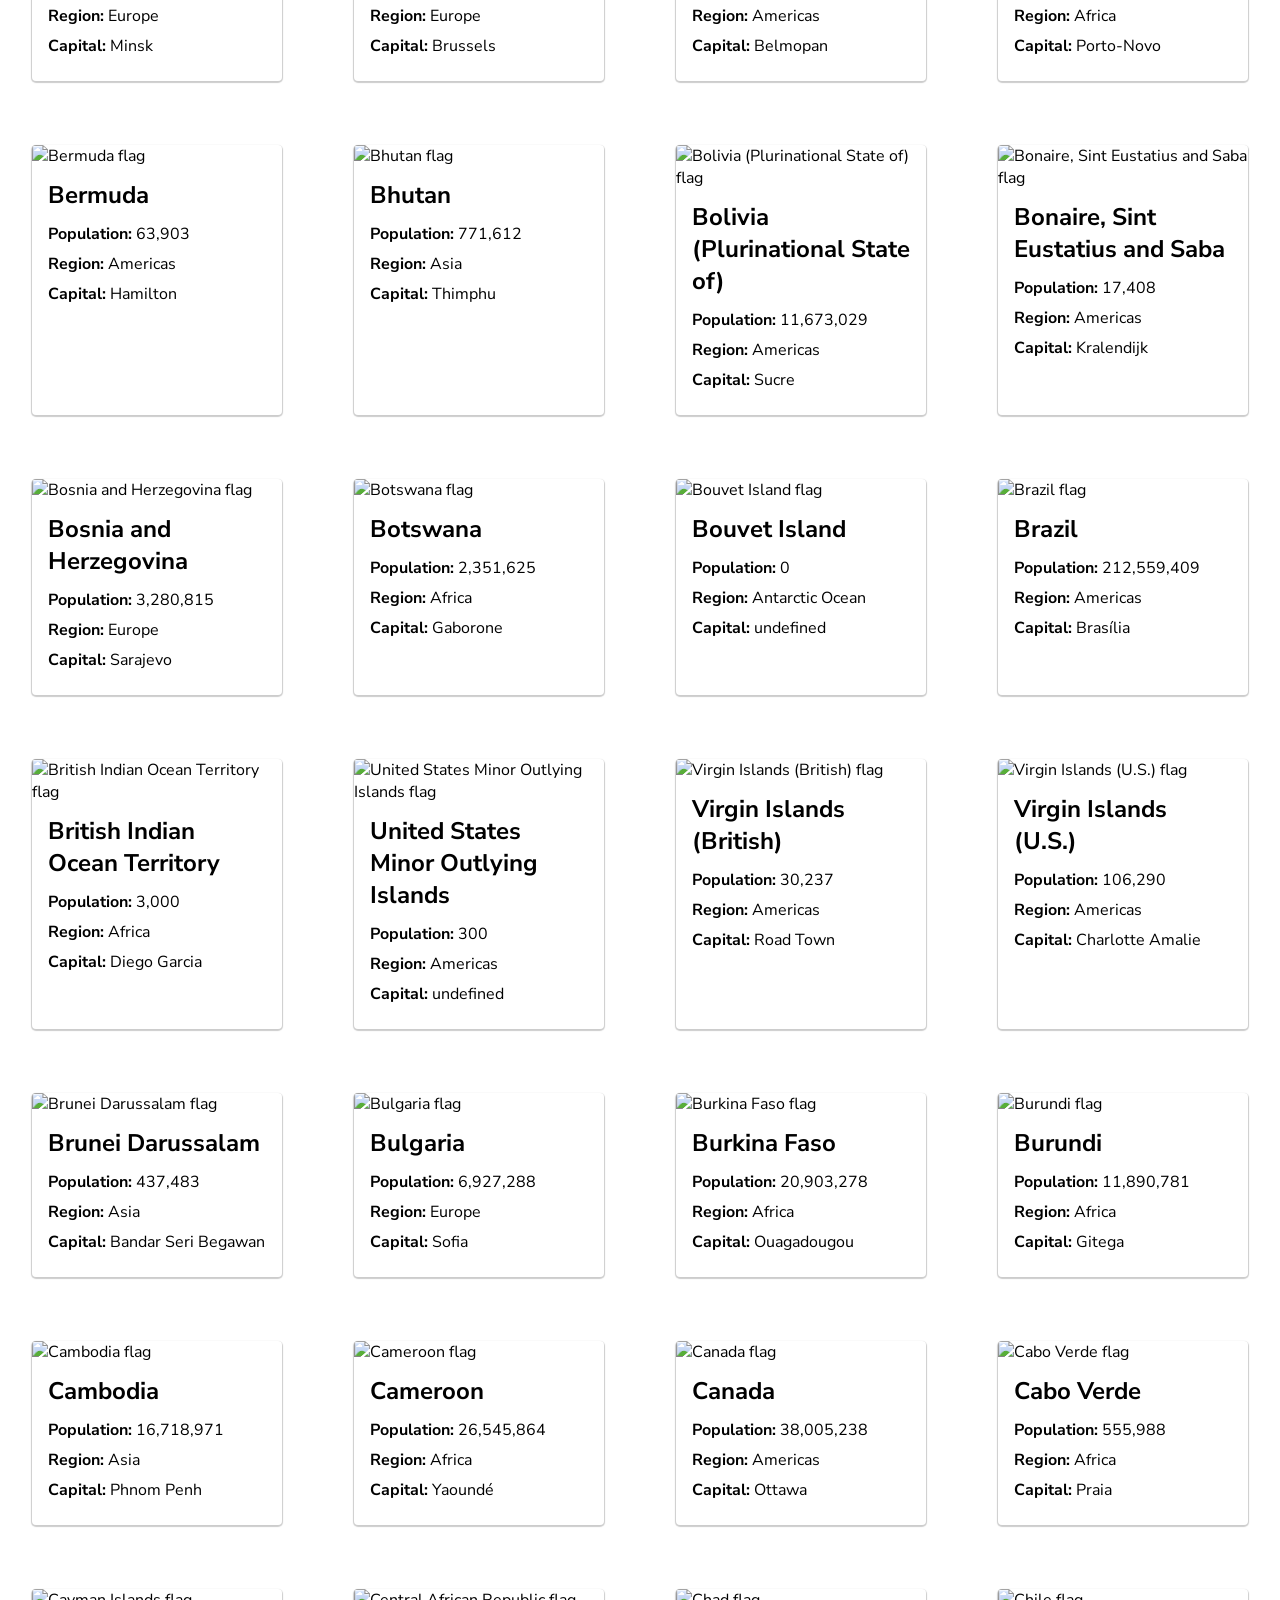
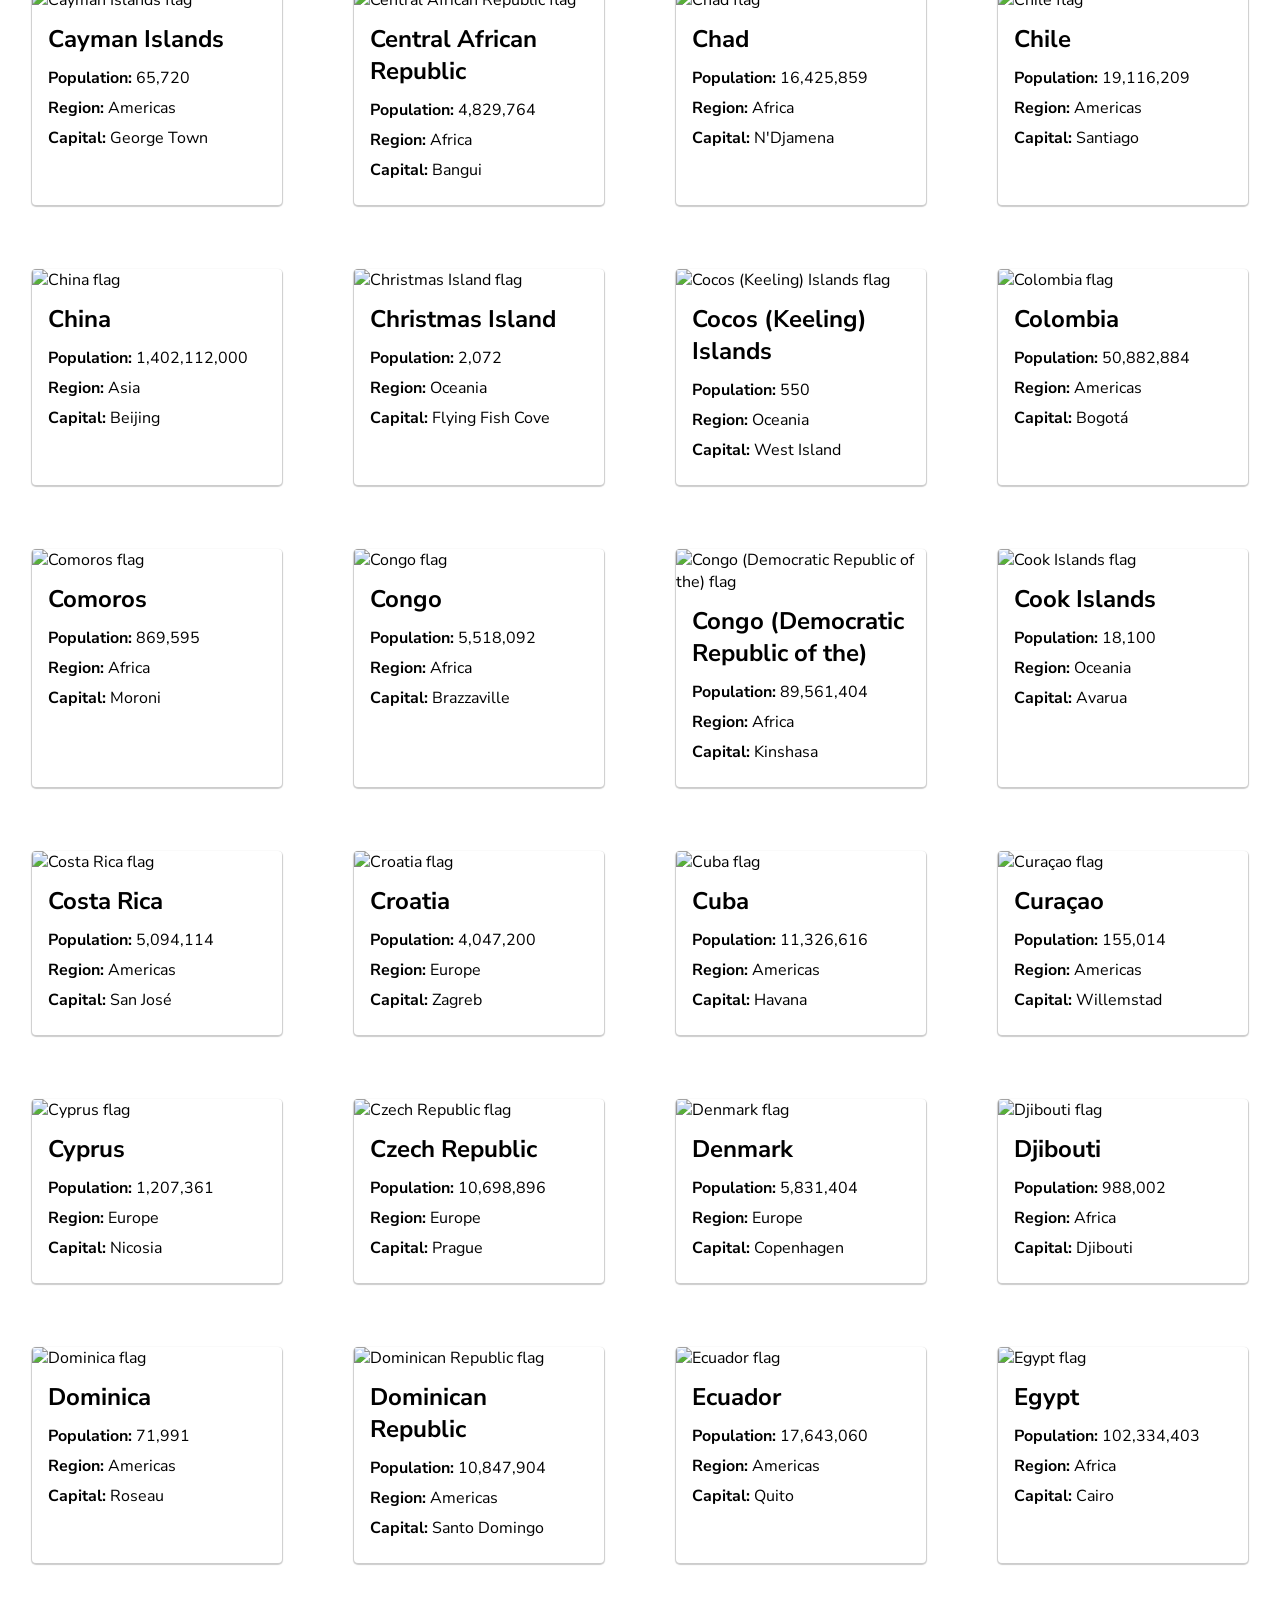
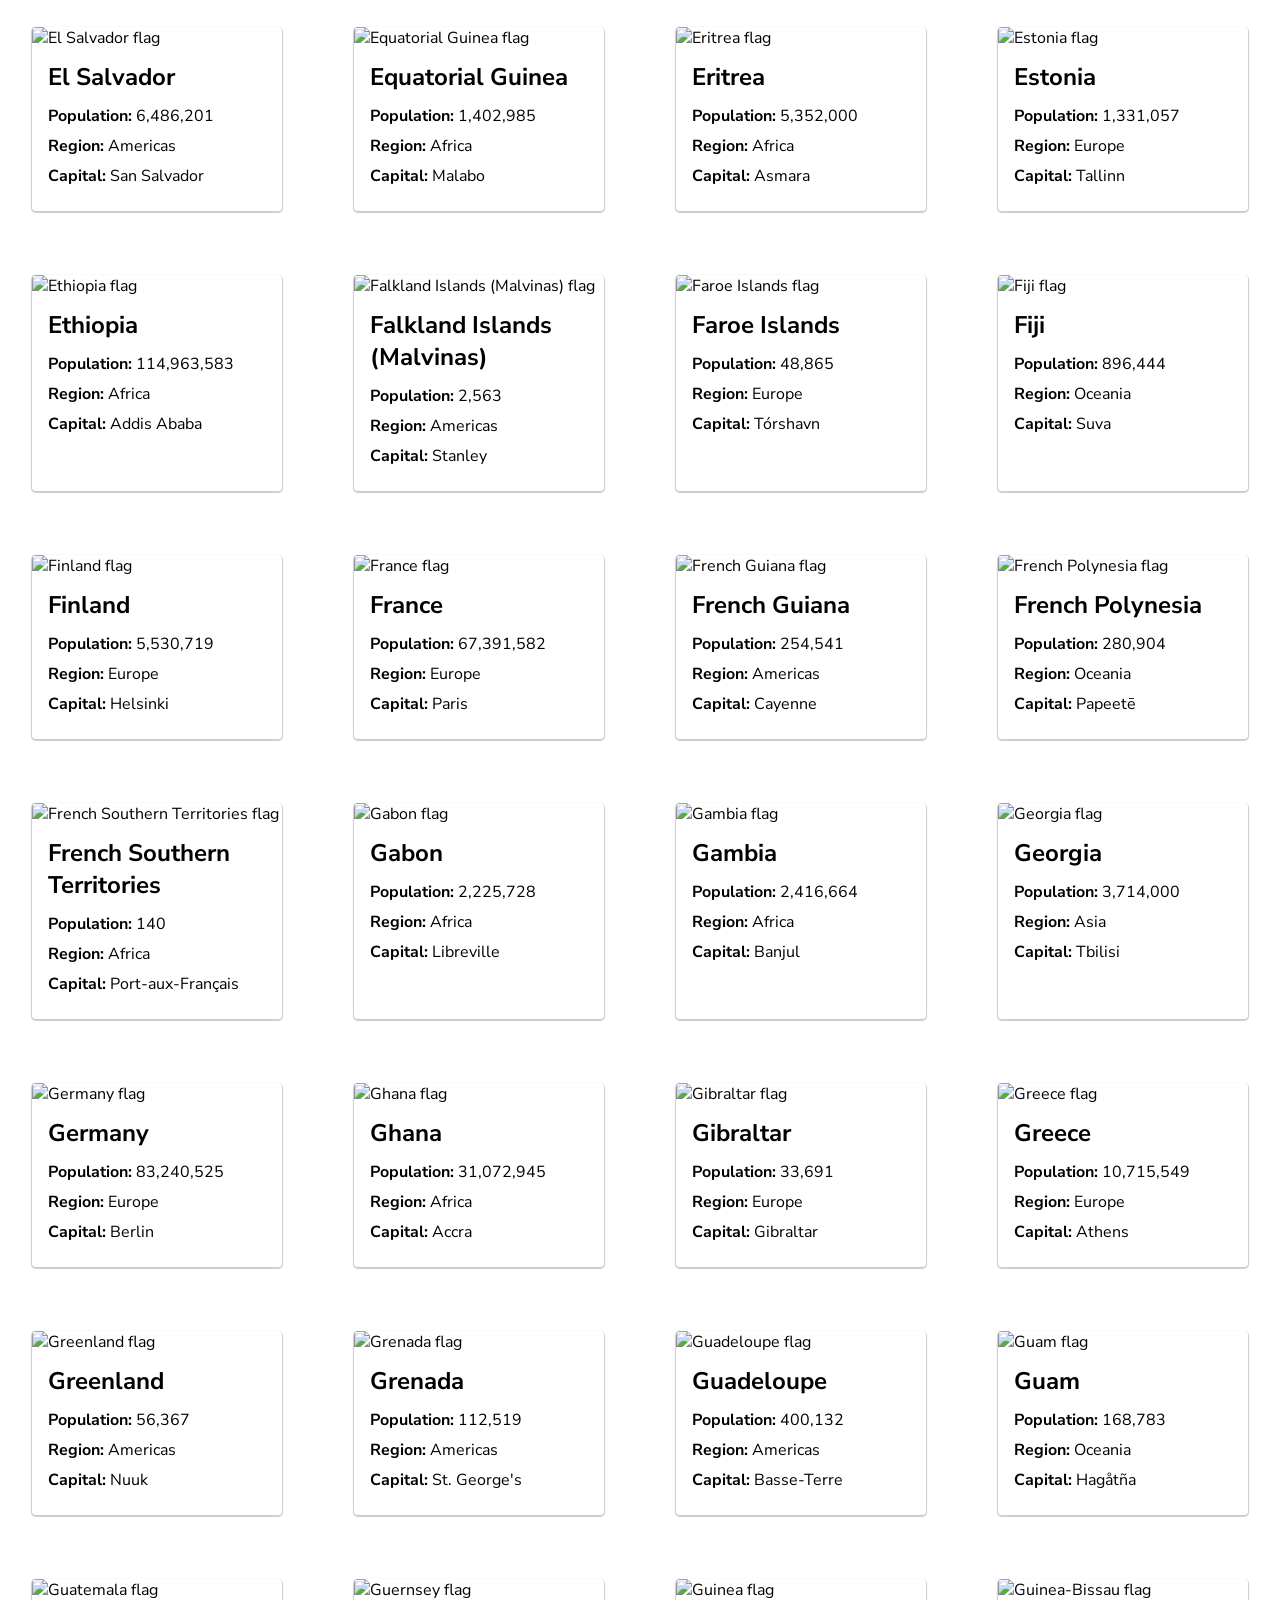
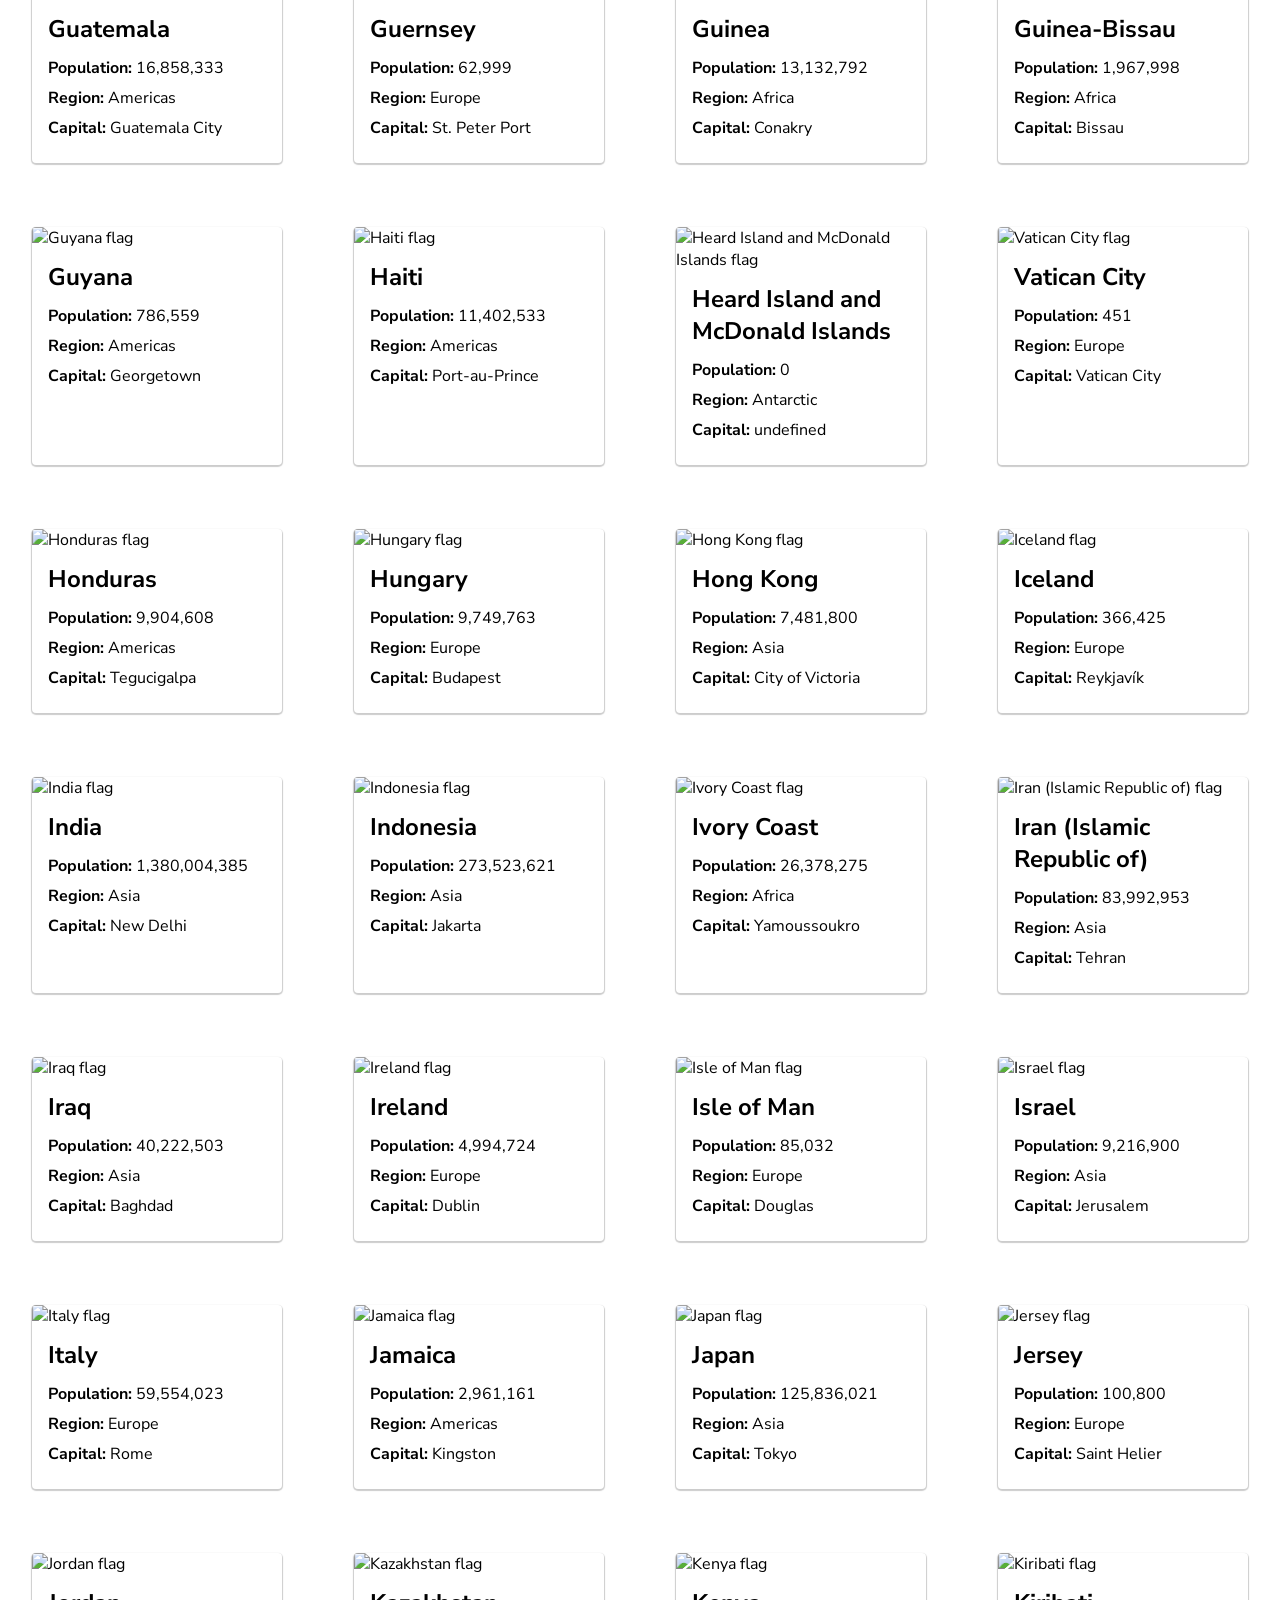
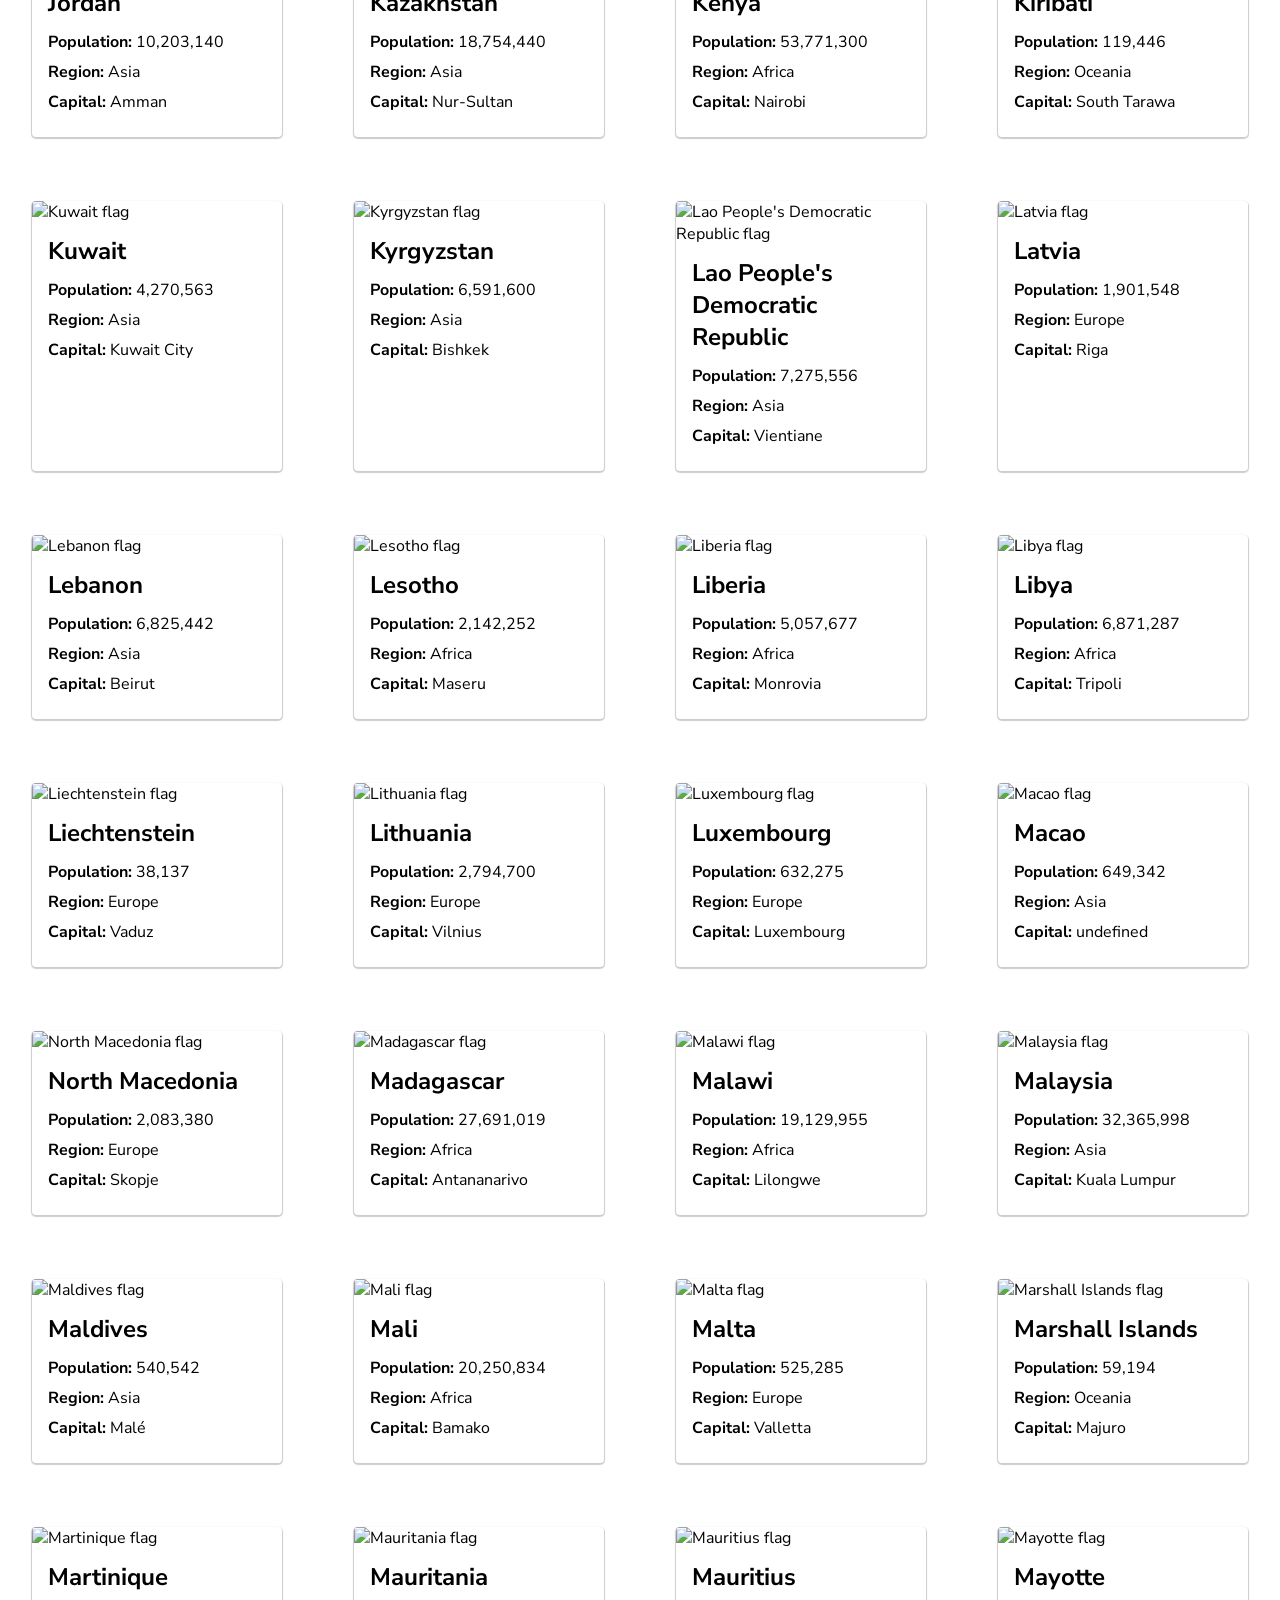
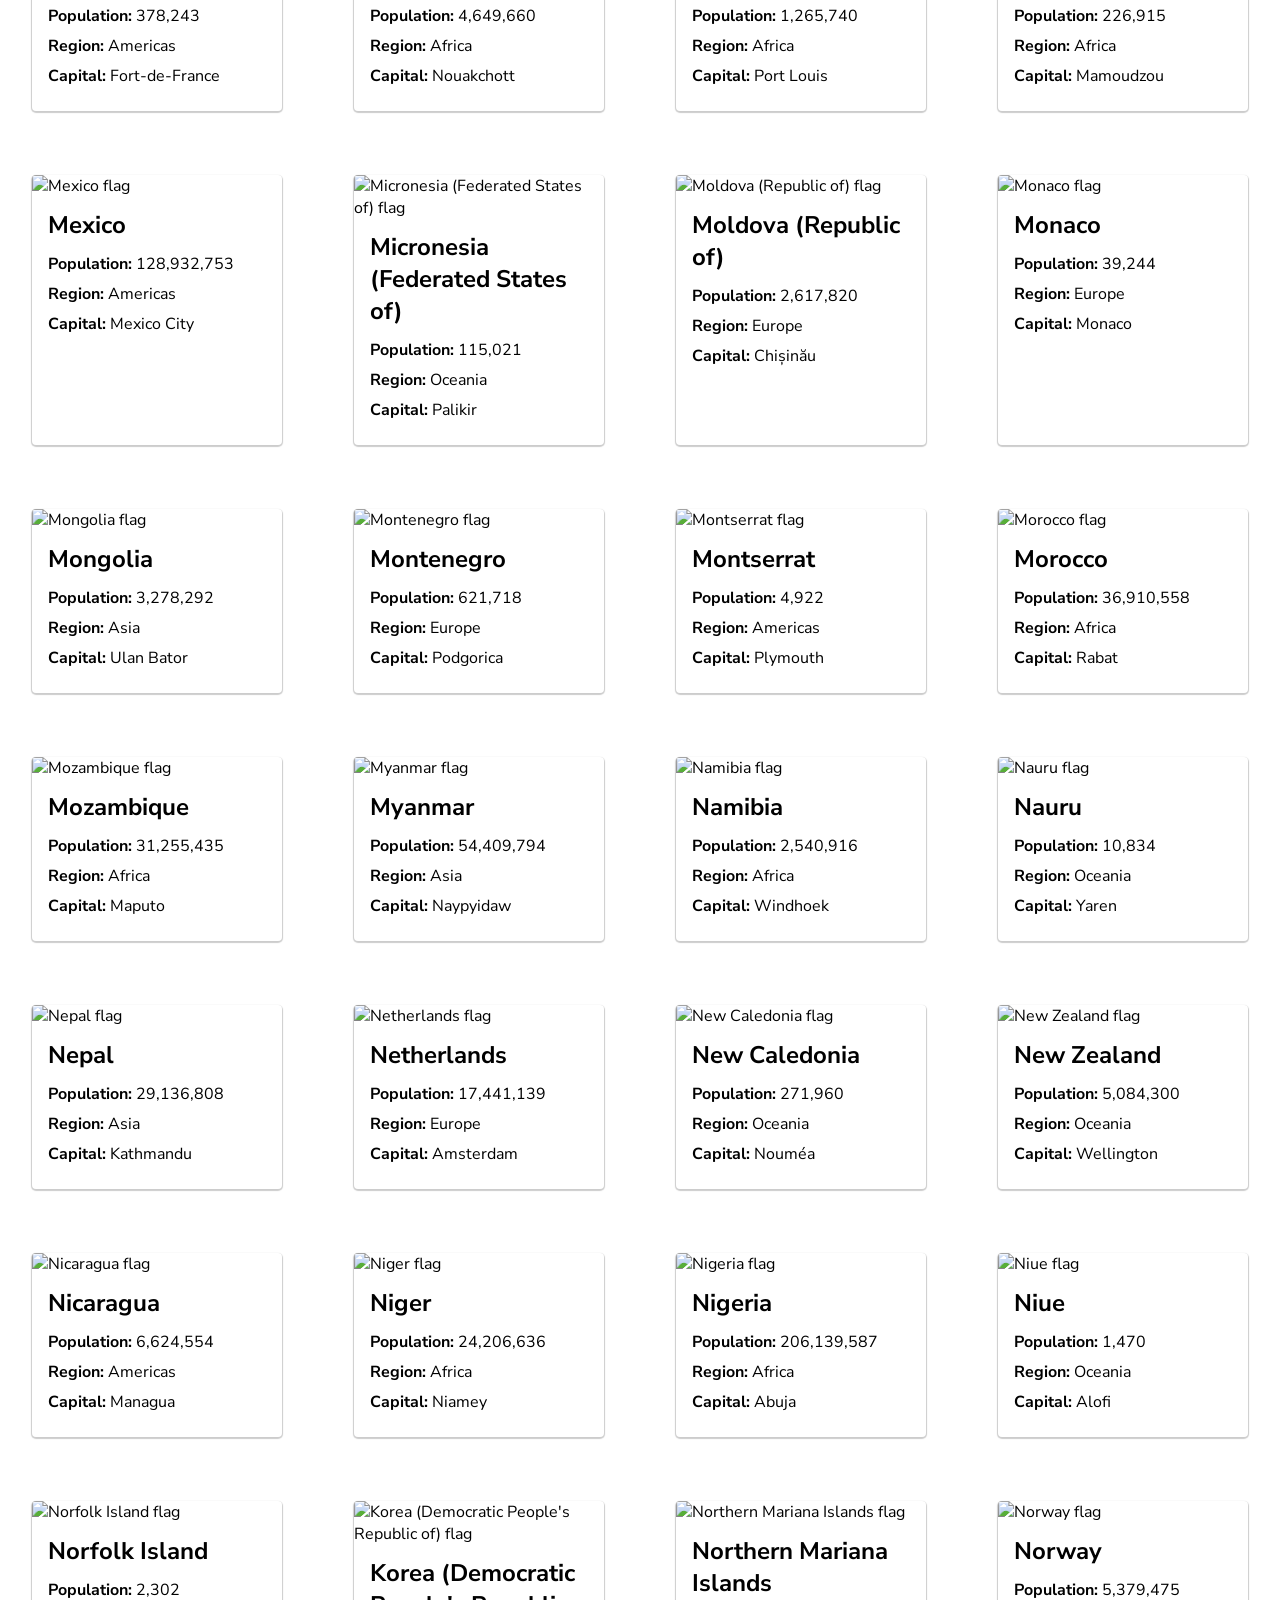
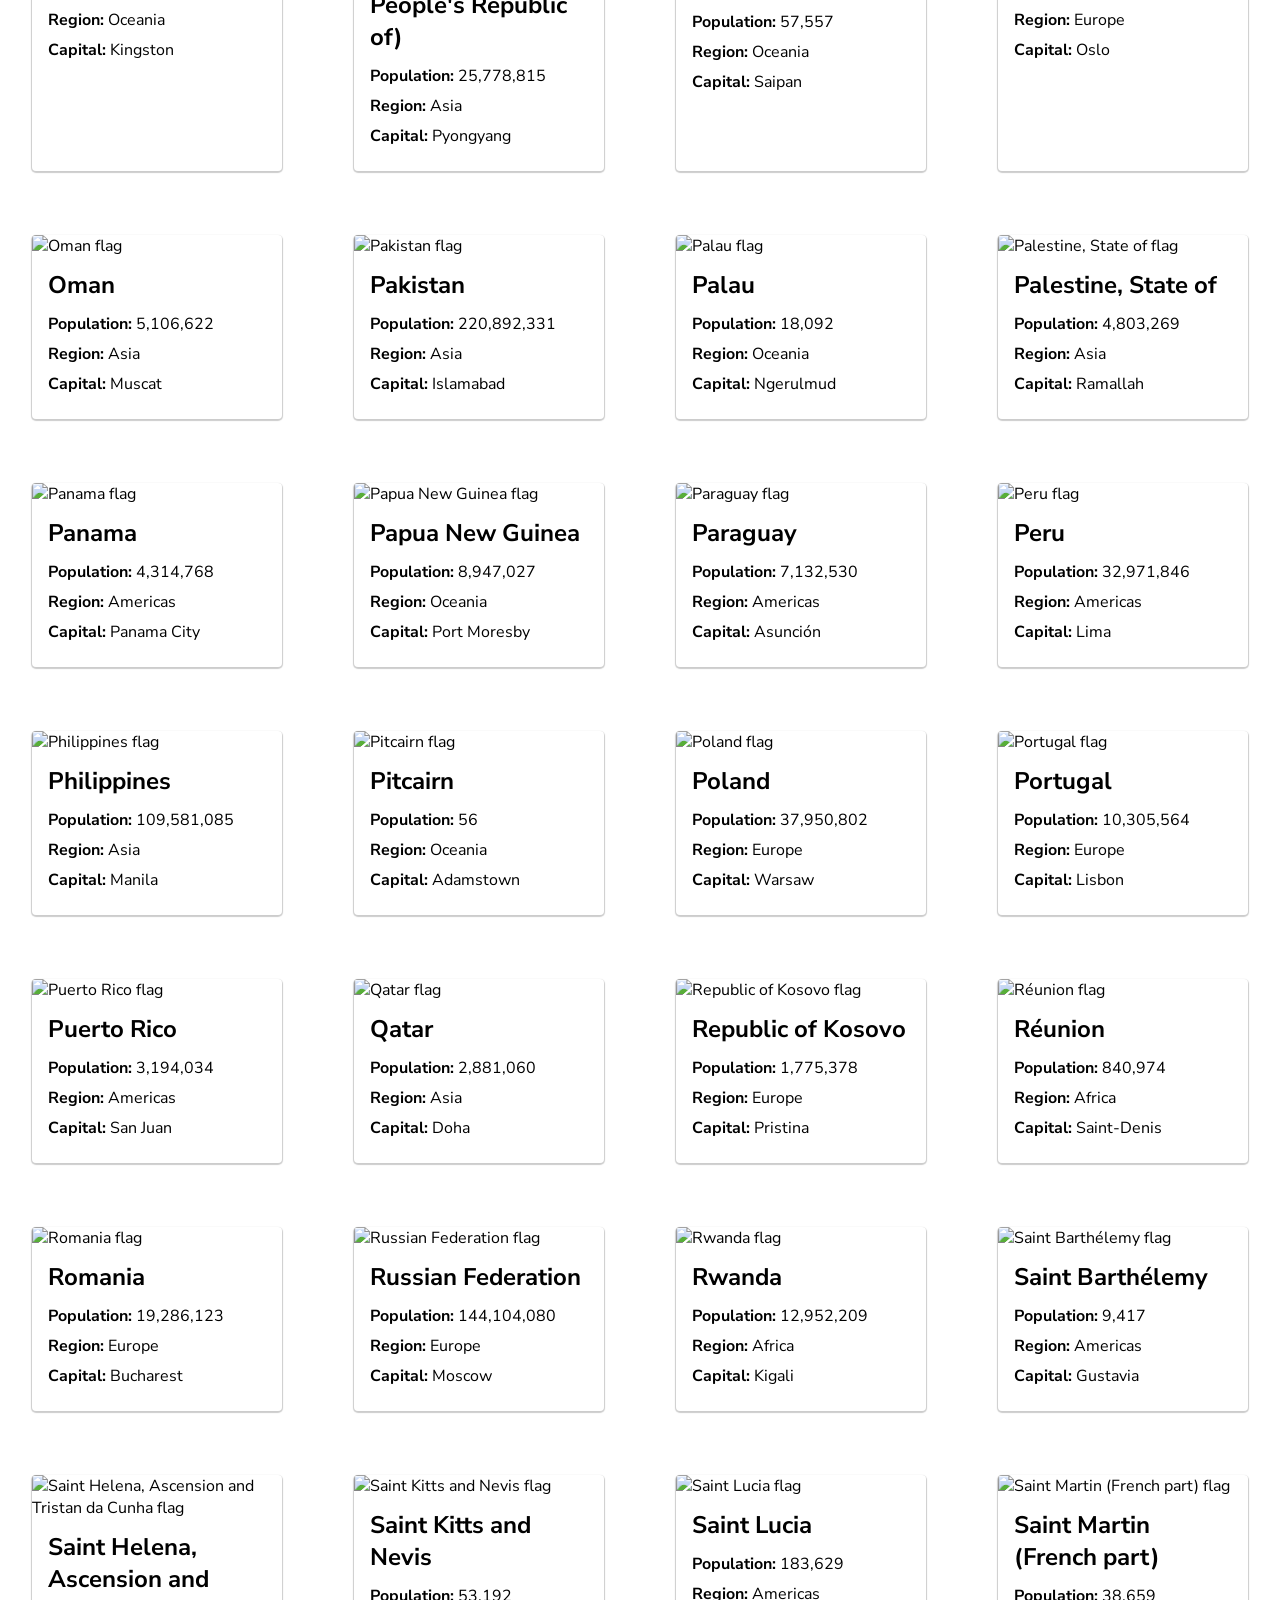
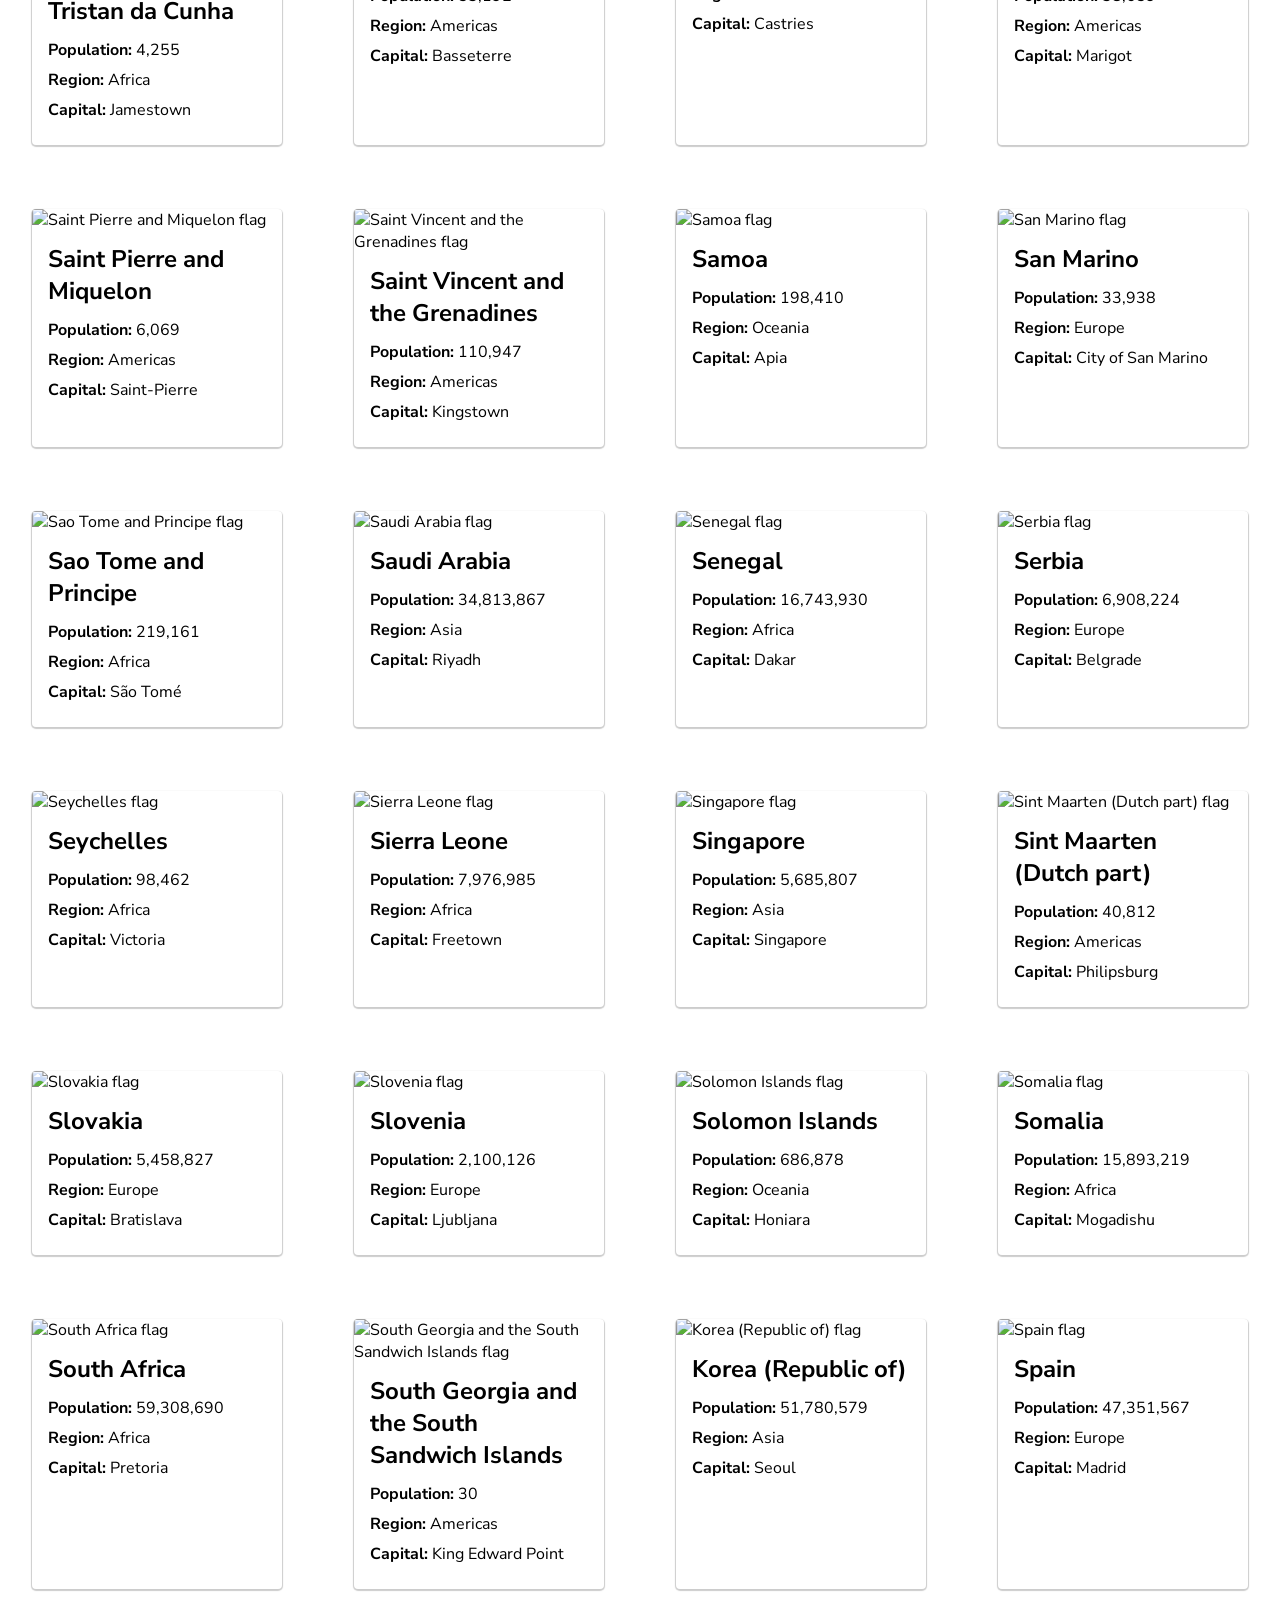
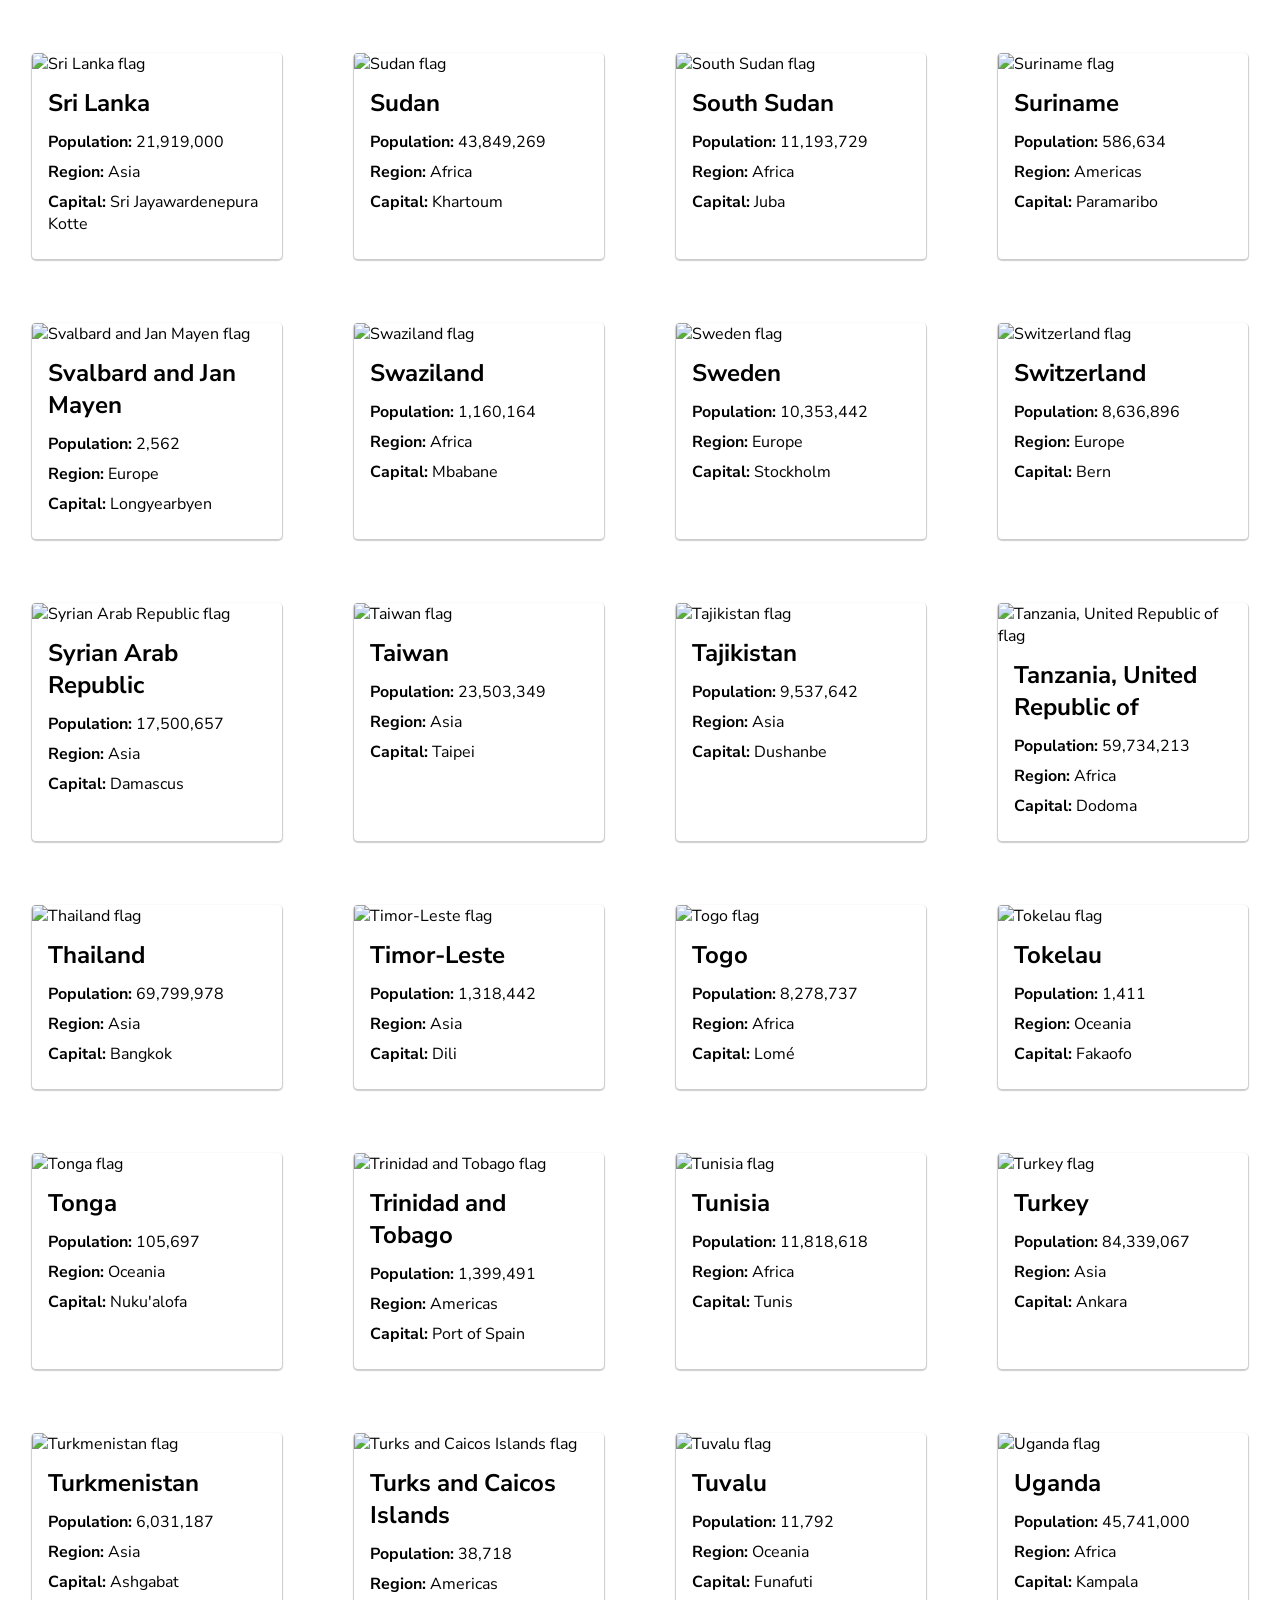
==== commit cd0784db: "added the filter without the functionality" ====
--- a/text/index.html
+++ b/text/index.html
@@ -11,13 +11,26 @@
 </head>
 <body>
     <header class="header">
-        <h1 class="title">Where in the the world?</h1>
+        <h1 class="title">Where in the the world is Carmen Sandiego?</h1>
         <p><i class="fa-regular fa-moon"></i> Dark Mode</p>
     </header>
     <main>
         <div class="searching">
-            <i class="fa-solid fa-magnifying-glass"></i>
-            <input type="text" id="search" placeholder=" Search For A Country....">
+
+            <div>
+                <i class="fa-solid fa-magnifying-glass"></i>
+                <input type="text" id="search" placeholder=" Search For A Country....">
+            </div>
+
+            <select name="filter" id="filter">
+                <option hidden>Filter By Region</option>
+                <option value="Africa">Africa</option>
+                <option value="America">America</option>
+                <option value="Asia">Asia</option>
+                <option value="Europe">Europe</option>
+                <option value="Oceana">Oceana</option>
+            </select>
+            
         </div>
 
         <div class="container">
--- a/styling/style.css
+++ b/styling/style.css
@@ -80,10 +80,18 @@
     border: 1px solid #ccc;
 }
 
-/* #search {
-    width: 300px;
-    padding: 10px 14px;
-    font-size: 16px;
-    border-radius: 6px;
-    border: none;
-} */+.searching {
+    display: flex;
+    justify-content: space-between;
+    gap: 24px;
+    margin: 16px 0 48px 0;
+    margin-inline: auto;
+}
+
+#filter {
+    width: 200px;
+    /* border: none; */
+    border-radius: 4px;
+    padding: 16px;
+    /* outline: 8px ridge rgb(170 50 220 / 0.6); */
+}
